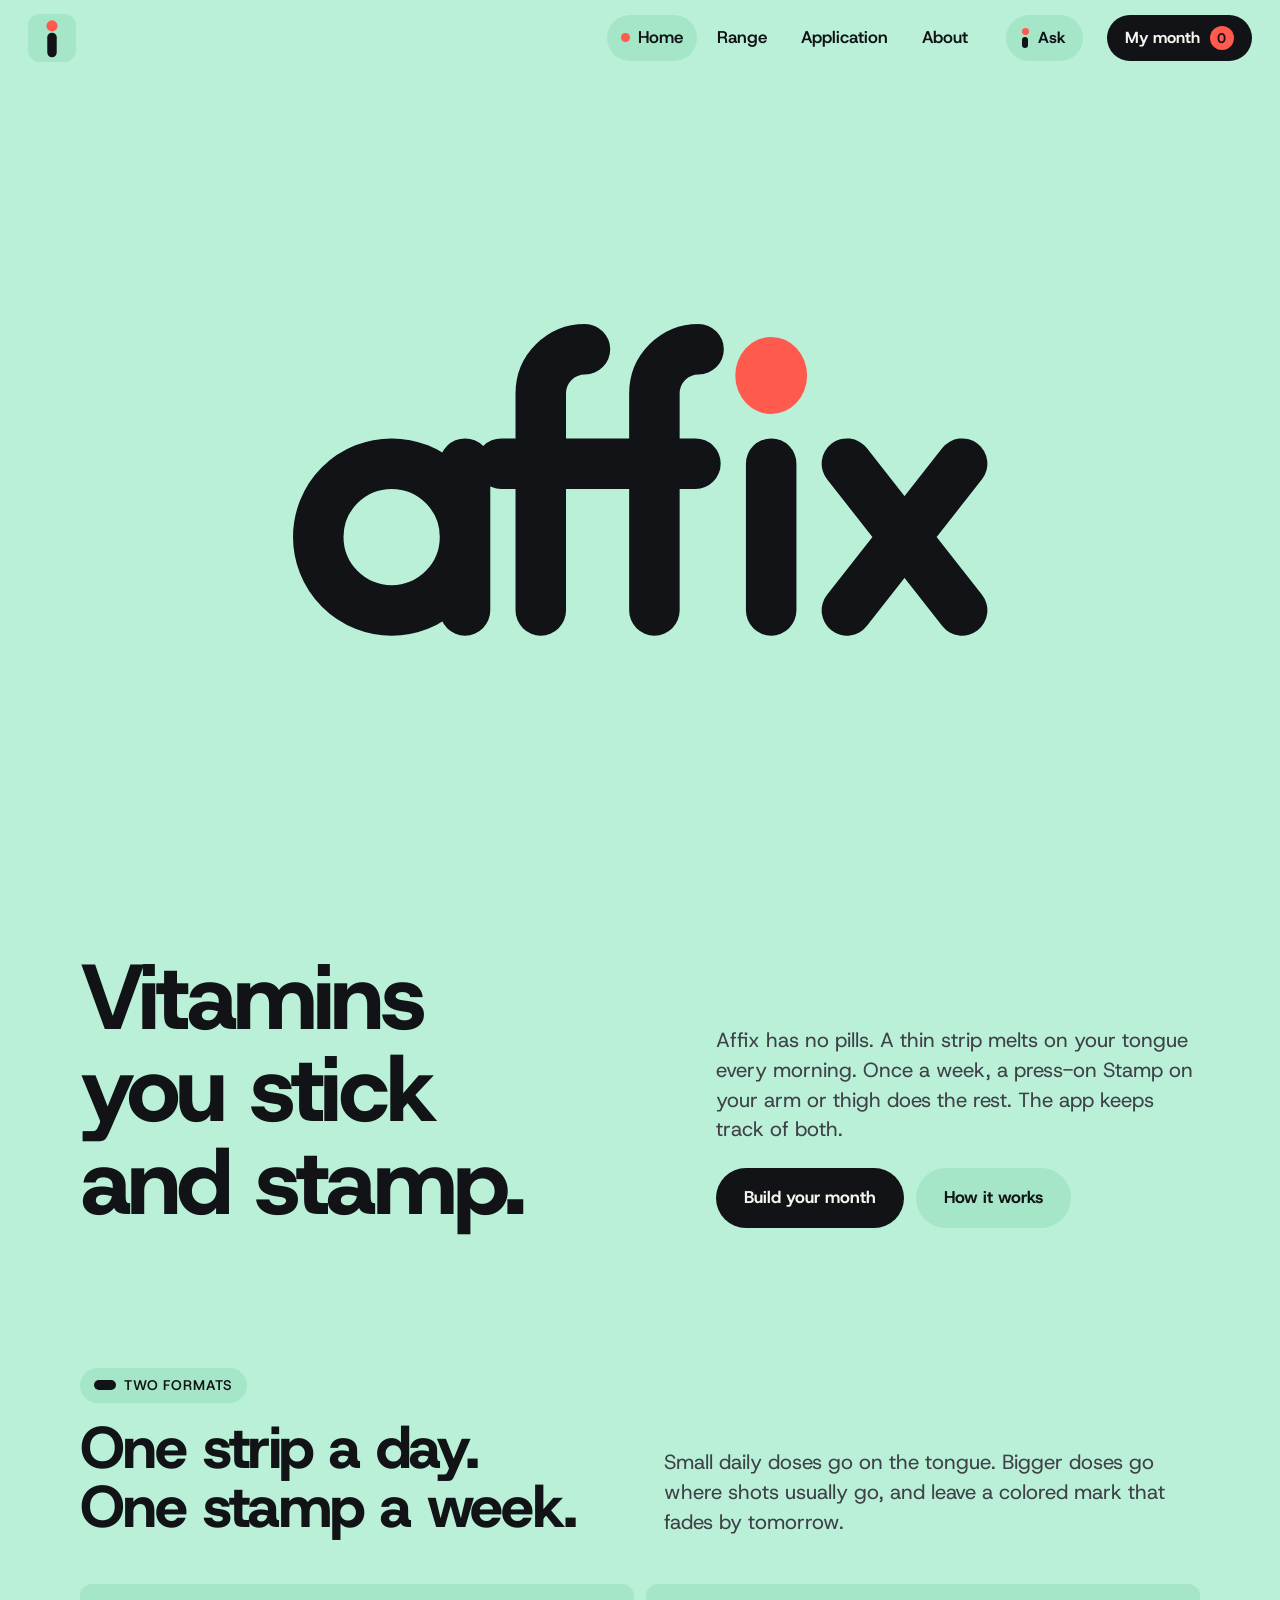
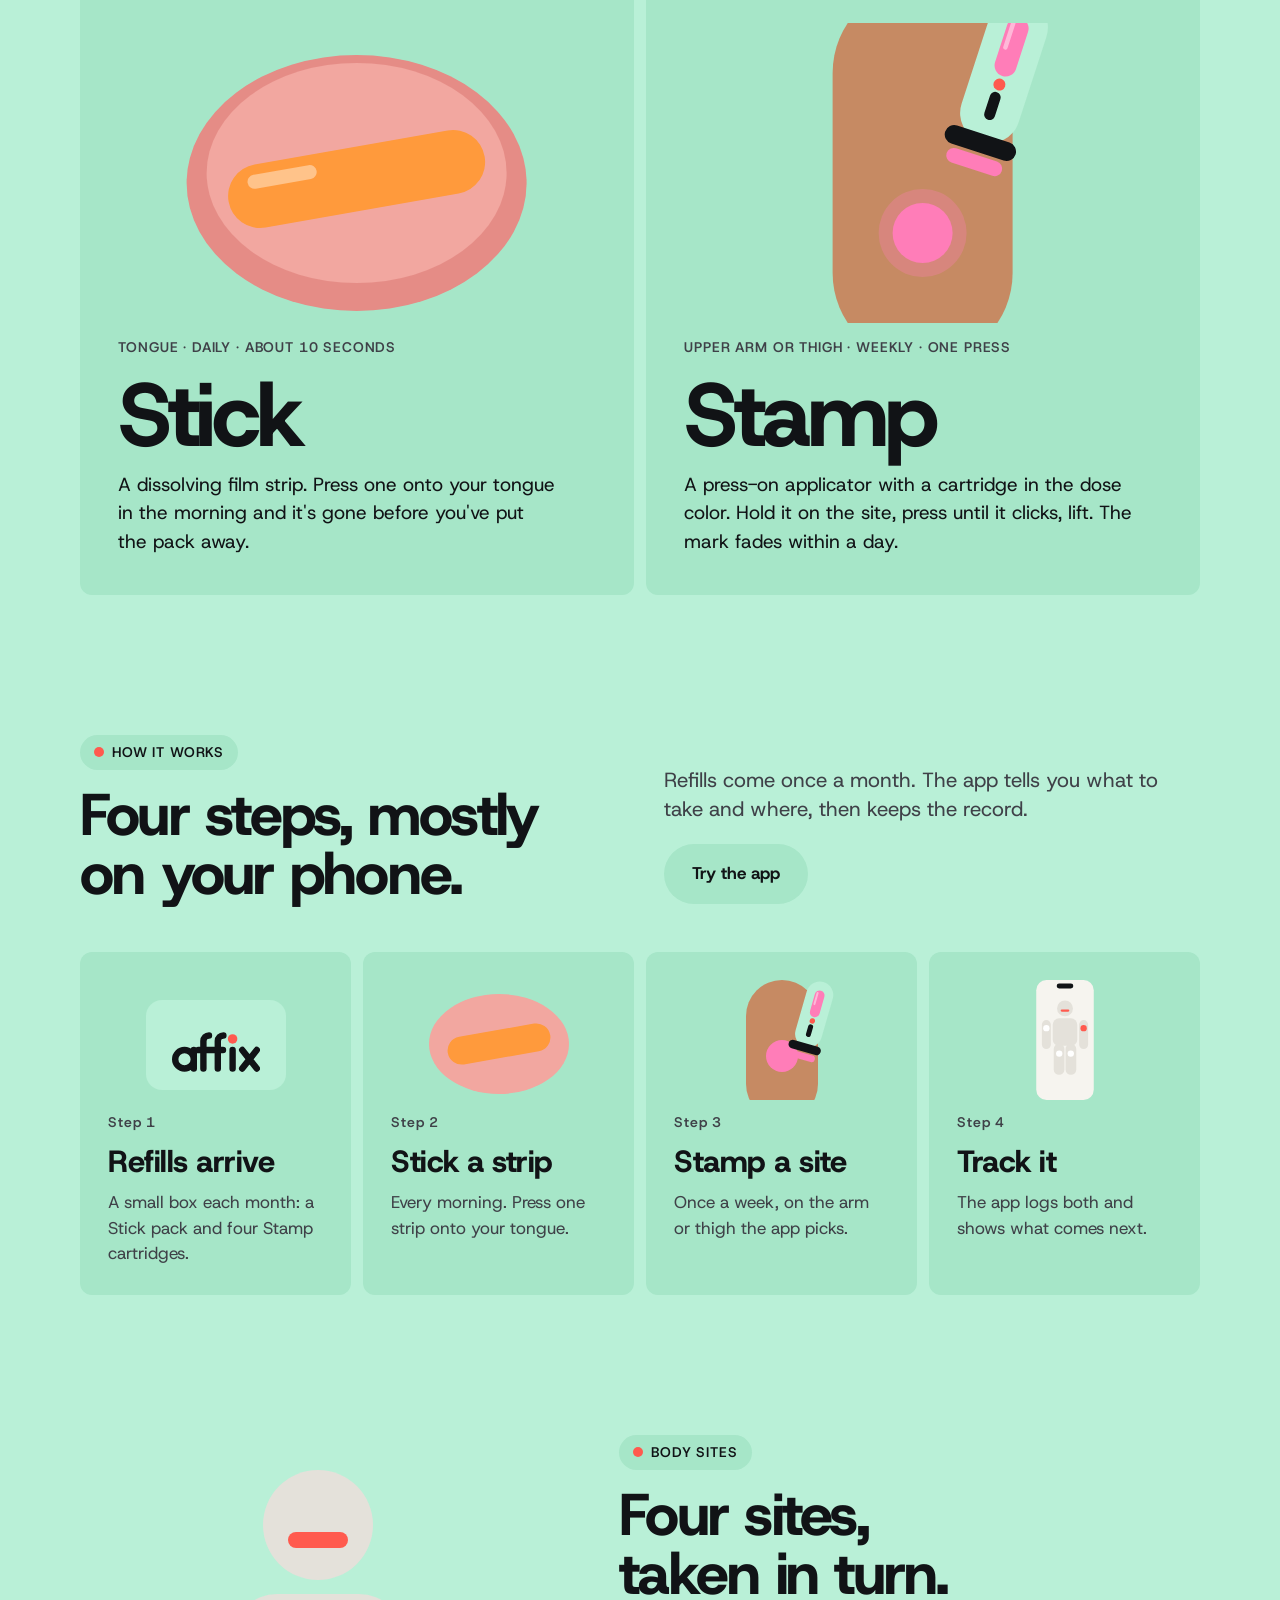
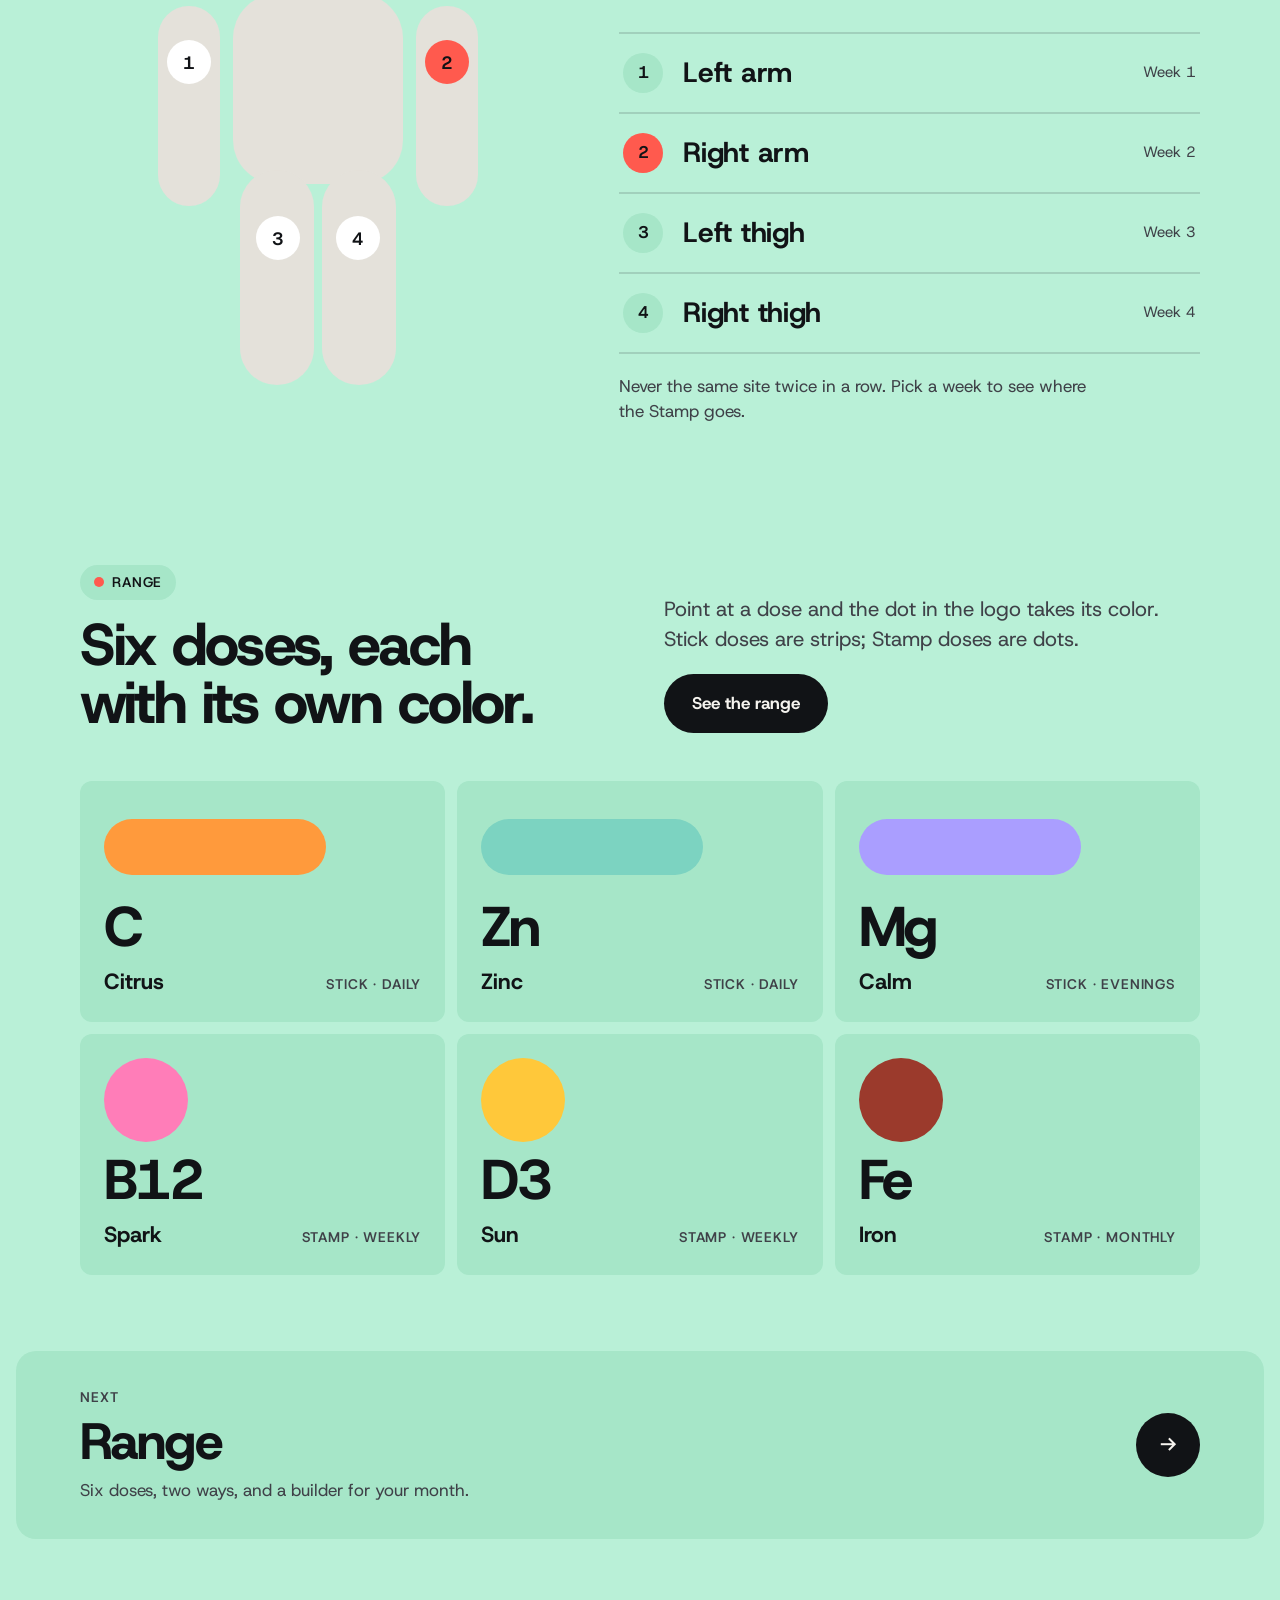
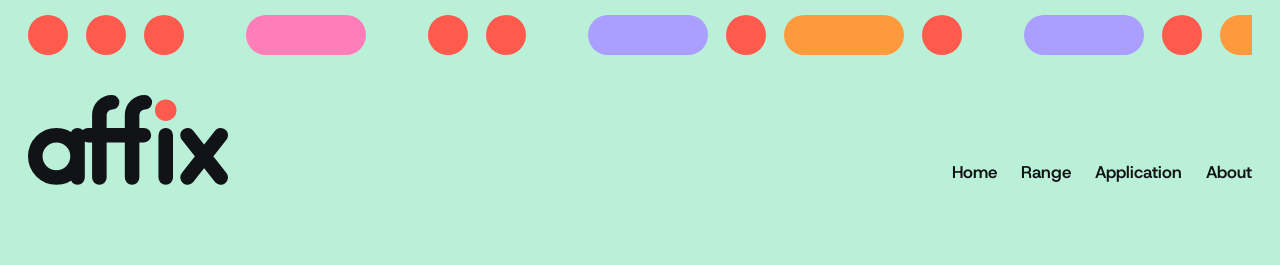
==== index.html @ 272fa2a7 "Landing: scroll cue appears after the wordmark animation Co-Authored-By: Claude Opus 5.5 <noreply@an" ====
<!doctype html>
<html lang="en">
<head>
<meta charset="utf-8">
<meta name="viewport" content="width=device-width, initial-scale=1, viewport-fit=cover">
<link rel="icon" href="favicon.ico" sizes="48x48">
<link rel="icon" href="favicon.svg" type="image/svg+xml">
<link rel="apple-touch-icon" href="apple-touch-icon.png">
<link rel="manifest" href="site.webmanifest">
<meta name="theme-color" content="#B9F0D7">
<title>Affix</title>
<meta name="claude:viewport-fit-sides" content="cover">
<meta name="description" content="Affix is a vitamin brand with no pills: a strip that melts on the tongue every day, and a press-on Stamp for the arm or thigh once a week.">
<link rel="preconnect" href="https://fonts.googleapis.com"><link rel="preconnect" href="https://fonts.gstatic.com" crossorigin>
<link href="https://fonts.googleapis.com/css2?family=Host+Grotesk:wght@400;500;600;700;800&display=swap" rel="stylesheet">
<link rel="stylesheet" href="css/site.css?v=20261113u">
</head>
<body data-page="home">
<a class="skip" href="#main">Skip to content</a>
<header id="topbar"></header>
<main id="main"><div class="bands">

  <section class="band mint hero" id="intro" aria-labelledby="h-hero">
    <div id="wmbig" class="wmbig" aria-hidden="true"></div>
    <div class="hero-row">
      <h1 id="h-hero">Vitamins you stick and stamp.</h1>
      <div class="copy">
        <p class="lede">Affix has no pills. A thin strip melts on your tongue every morning. Once a week, a press-on Stamp on your arm or thigh does the rest. The app keeps track of&nbsp;both.</p>
        <div class="actions"><a class="btn btn-ink" href="range.html#build">Build your month</a><a class="btn btn-line" href="#how">How it works</a></div>
      </div>
    </div>
  </section>

  <section class="band" id="formats" aria-labelledby="h-formats">
    <div class="band-head split">
      <div style="display:grid;gap:16px"><span class="pill"><i class="strip" style="background:var(--ink)"></i>Two formats</span><h2 id="h-formats">One strip a day. One stamp a&nbsp;week.</h2></div>
      <p class="lede">Small daily doses go on the tongue. Bigger doses go where shots usually go, and leave a colored mark that fades by&nbsp;tomorrow.</p>
    </div>
    <div class="formats">
      <article class="format stick">
        <div class="art" id="art-stick"></div>
        <span class="label">Tongue · daily · about 10 seconds</span>
        <div class="word">Stick</div>
        <p>A dissolving film strip. Press one onto your tongue in the morning and it's gone before you've put the pack&nbsp;away.</p>
      </article>
      <article class="format stamp">
        <div class="art" id="art-stamp"></div>
        <span class="label">Upper arm or thigh · weekly · one press</span>
        <div class="word">Stamp</div>
        <p>A press-on applicator with a cartridge in the dose color. Hold it on the site, press until it clicks, lift. The mark fades within a&nbsp;day.</p>
      </article>
    </div>
  </section>

  <section class="band ink" id="how" aria-labelledby="h-how">
    <div class="band-head split">
      <div style="display:grid;gap:16px"><span class="pill"><i></i>How it works</span><h2 id="h-how">Four steps, mostly on your&nbsp;phone.</h2></div>
      <div style="display:grid;gap:20px;justify-items:start"><p class="lede">Refills come once a month. The app tells you what to take and where, then keeps the&nbsp;record.</p><a class="btn btn-line" href="app.html">Try the app</a></div>
    </div>
    <ol class="steps" id="steps"></ol>
  </section>

  <section class="band" id="sites" aria-labelledby="h-sites">
    <div class="rotation">
      <div class="map" id="map"></div>
      <div>
        <div style="display:grid;gap:16px;margin-bottom:28px"><span class="pill"><i></i>Body sites</span><h2 id="h-sites">Four sites, taken in&nbsp;turn.</h2></div>
        <ul class="weeks" id="weeks"></ul>
        <p class="note">Never the same site twice in a row. Pick a week to see where the Stamp&nbsp;goes.</p>
      </div>
    </div>
  </section>

  <section class="band mint" id="range" aria-labelledby="h-range">
    <div class="band-head split">
      <div style="display:grid;gap:16px"><span class="pill"><i></i>Range</span><h2 id="h-range">Six doses, each with its own&nbsp;color.</h2></div>
      <div style="display:grid;gap:20px;justify-items:start"><p class="lede">Point at a dose and the dot in the logo takes its color. Stick doses are strips; Stamp doses are&nbsp;dots.</p><a class="btn btn-ink" href="range.html">See the range</a></div>
    </div>
    <div class="doses" id="doses"></div>
  </section>

  <footer class="band" id="foot"></footer>
</div></main>
<script src="https://cdnjs.cloudflare.com/ajax/libs/gsap/3.12.5/gsap.min.js"></script>
<script src="js/brand.js?v=20261113u"></script>
<script src="js/site.js?v=20261113u"></script>
<script src="js/assistant.js?v=20261113u"></script>
<script src="js/home.js?v=20261113u"></script>
</body>
</html>
---- css/site.css ----
/* Affix site, concept v2.
   Layout: content sits in long rounded bands stacked like strips in a pack; each band takes one brand surface. */
:root {
  color-scheme: light;
  --paper: #F6F4EF;
  --white: #FFFFFF;
  --ink: #111316;
  --ink70: #3F4148;
  --ink60: #5C5E66;
  --line: #E4E1DA;
  --mint: #B9F0D7;
  --mint-deep: #1F6E52;
  --coral: #FF5A4E;
  --tongue: #F2A7A0;
  --raised: #1E2026;
  --on-ink-muted: #C9CBD1;
  --dot: var(--coral);
  --font: "Host Grotesk", "Helvetica Neue", Arial, sans-serif;
  --r-band: clamp(14px, 1.6vw, 20px);
  --r-card: 12px;
  --r-img: 6px;
  --pad: clamp(24px, 5vw, 72px);
  --gap: 12px;
  --max: 1320px;
}
* { box-sizing: border-box; }
[hidden] { display: none !important; }
html { scroll-behavior: smooth; }
body {
  margin: 0; background: var(--paper); color: var(--ink);
  font-family: var(--font); font-size: 19px; line-height: 1.5;
  -webkit-font-smoothing: antialiased; text-rendering: optimizeLegibility;
}
body::before { content: ""; position: fixed; inset: 0 0 auto; height: env(safe-area-inset-top, 0px); z-index: 10; background: var(--paper); }
@media (prefers-reduced-motion: reduce) { html { scroll-behavior: auto; } *, *::before, *::after { animation-duration: .001ms !important; transition-duration: .001ms !important; } }
img, svg { max-width: 100%; display: block; }
a { color: inherit; }
:focus-visible { outline: 3px solid var(--coral); outline-offset: 3px; border-radius: 6px; }
h1, h2, h3 { margin: 0; font-weight: 800; letter-spacing: -0.03em; line-height: 1.0; text-wrap: balance; }
h1 { font-size: clamp(46px, 7.2vw, 108px); }
h2 { font-size: clamp(34px, 4.6vw, 64px); }
h3 { font-size: clamp(24px, 2.4vw, 32px); letter-spacing: -0.015em; line-height: 1.1; }
p { margin: 0; text-wrap: pretty; max-width: 62ch; }
.lede { font-size: clamp(19px, 1.6vw, 23px); line-height: 1.45; color: var(--ink70); }
.label { font-size: 14px; font-weight: 600; letter-spacing: .06em; text-transform: uppercase; color: var(--ink70); }
.muted { color: var(--ink60); }
.skip { position: absolute; left: 16px; top: -60px; z-index: 50; background: var(--ink); color: var(--paper); padding: 10px 16px; border-radius: 99px; text-decoration: none; font-weight: 600; }
.skip:focus { top: calc(env(safe-area-inset-top, 0px) + 12px); }

/* ---------- top bar ---------- */
#topbar {
  position: sticky; top: env(safe-area-inset-top, 0px); z-index: 20; background: var(--paper);
  padding-left: max(16px, env(safe-area-inset-left, 0px)); padding-right: max(16px, env(safe-area-inset-right, 0px));
}
.bar { max-width: var(--max); margin: 0 auto; display: flex; align-items: center; gap: 24px; min-height: 76px; }
.brand { display: flex; align-items: center; gap: 12px; text-decoration: none; flex: none; }
.brand .sy { width: 40px; height: 40px; }
.brand .wm { width: 92px; height: auto; }
.mainnav { display: flex; gap: 6px; margin-left: auto; flex-wrap: wrap; }
.mainnav a {
  position: relative; text-decoration: none; font-size: 17px; font-weight: 600; padding: 10px 14px; border-radius: 99px; color: var(--ink);
}
.mainnav a:hover { background: var(--white); }
.mainnav a[aria-current="page"] { background: var(--white); }
.mainnav a[aria-current="page"]::before { content: ""; display: inline-block; width: 9px; height: 9px; border-radius: 50%; background: var(--dot); margin-right: 8px; vertical-align: 1px; transition: background .4s; }
.monthbtn {
  flex: none; display: inline-flex; align-items: center; gap: 10px; text-decoration: none; font-weight: 700; font-size: 16px;
  background: var(--ink); color: var(--paper); padding: 11px 18px; border-radius: 99px;
}
.monthbtn .count { min-width: 24px; height: 24px; border-radius: 12px; background: var(--dot); color: var(--ink); display: inline-grid; place-items: center; font-size: 14px; padding: 0 6px; font-variant-numeric: tabular-nums; transition: background .4s; }
.monthbtn.bump .count { animation: bump .5s cubic-bezier(.3,1.6,.5,1); }
@keyframes bump { 0% { transform: scale(1); } 40% { transform: scale(1.35); } 100% { transform: scale(1); } }
@media (max-width: 860px) {
  .bar { flex-wrap: wrap; gap: 8px 12px; padding-block: 10px; }
  .mainnav { order: 3; width: 100%; margin-left: 0; justify-content: space-between; gap: 0; }
  .mainnav a { font-size: 16px; padding: 8px 10px; }
  .monthbtn { margin-left: auto; font-size: 15px; padding: 9px 14px; }
}
@media (max-width: 380px) { .mainnav a { padding: 8px 6px; font-size: 15px; } .monthbtn .lbl { display: none; } }

/* ---------- bands ---------- */
main { padding-left: max(16px, env(safe-area-inset-left, 0px)); padding-right: max(16px, env(safe-area-inset-right, 0px)); padding-block: 8px 16px; }
.bands { max-width: var(--max); margin: 0 auto; display: grid; gap: var(--gap); }
.band { border-radius: var(--r-band); padding: var(--pad); background: var(--white); position: relative; overflow: hidden; min-width: 0; }
.band.mint { background: var(--mint); }
.band.ink { background: var(--ink); color: var(--paper); }
.band.ink .lede, .band.ink .label, .band.ink .muted { color: var(--on-ink-muted); }
.band.coral { background: var(--coral); }
.band.coral .lede, .band.coral .label { color: var(--ink); }
.band.tongue { background: var(--tongue); }
.band.paper { background: transparent; border: 2px solid var(--line); }
.band-head { display: grid; gap: 16px; margin-bottom: clamp(28px, 4vw, 48px); }
.band-head.split { grid-template-columns: minmax(0, 1fr) minmax(0, 1fr); align-items: end; gap: 24px 48px; }
@media (max-width: 860px) { .band-head.split { grid-template-columns: minmax(0, 1fr); } }
.pill { display: inline-flex; align-items: center; gap: 8px; width: fit-content; font-size: 14px; font-weight: 600; letter-spacing: .06em; text-transform: uppercase; padding: 7px 14px; border-radius: 99px; background: var(--paper); color: var(--ink); }
.band.mint .pill { background: var(--white); }
.band.ink .pill { background: var(--raised); color: var(--paper); }
.pill i { width: 10px; height: 10px; border-radius: 50%; background: var(--coral); display: inline-block; }
.pill i.strip { width: 22px; border-radius: 5px; }

/* buttons */
.actions { display: flex; flex-wrap: wrap; gap: 12px; }
.btn { display: inline-flex; align-items: center; justify-content: center; gap: 10px; font: inherit; font-size: 17px; font-weight: 700; padding: 15px 26px; border-radius: 99px; border: 2px solid var(--ink); cursor: pointer; text-decoration: none; transition: transform .15s, background .2s; }
.btn:active { transform: scale(.97); }
.btn-ink { background: var(--ink); color: var(--paper); }
.btn-ink:hover { background: #2A2C33; }
.btn-line { background: transparent; color: var(--ink); }
.btn-line:hover { background: rgba(17,19,22,.06); }
.band.ink .btn-line { border-color: var(--paper); color: var(--paper); }
.band.ink .btn-ink { background: var(--paper); color: var(--ink); border-color: var(--paper); }

/* ---------- hero ---------- */
.hero .wmbig { width: 100%; height: auto; margin-bottom: clamp(28px, 4vw, 56px); overflow: visible; }
.hero-row { display: grid; grid-template-columns: minmax(0, 1.2fr) minmax(0, 1fr); gap: 24px 56px; align-items: end; }
.hero-row .copy { display: grid; gap: 24px; }
@media (max-width: 860px) { .hero-row { grid-template-columns: minmax(0, 1fr); } }

/* ---------- formats ---------- */
.formats { display: grid; grid-template-columns: repeat(2, minmax(0, 1fr)); gap: var(--gap); }
@media (max-width: 760px) { .formats { grid-template-columns: minmax(0, 1fr); } }
.format { border-radius: var(--r-card); padding: clamp(24px, 3vw, 40px); display: grid; gap: 14px; align-content: start; }
.format.stick { background: var(--tongue); }
.format.stamp { background: var(--mint); }
.format .art { height: clamp(200px, 24vw, 300px); display: grid; place-items: center; }
.format .art svg { width: 100%; height: 100%; }
.format .word { font-size: clamp(56px, 7vw, 104px); font-weight: 800; letter-spacing: -0.04em; line-height: .95; }

/* ---------- steps ---------- */
.steps { list-style: none; padding: 0; margin: 0; display: grid; grid-template-columns: repeat(4, minmax(0, 1fr)); gap: var(--gap); counter-reset: s; }
@media (max-width: 980px) { .steps { grid-template-columns: repeat(2, minmax(0, 1fr)); } }
@media (max-width: 560px) { .steps { grid-template-columns: minmax(0, 1fr); } }
.steps li { background: var(--raised); border-radius: var(--r-card); padding: 28px; display: grid; gap: 12px; align-content: start; }
.steps .ic { height: 120px; display: grid; place-items: center; }
.steps .ic svg { height: 100%; width: auto; }
.steps .n { font-size: 14px; font-weight: 600; letter-spacing: .06em; color: var(--on-ink-muted); }
.steps h3 { color: var(--paper); }
.steps p { color: var(--on-ink-muted); font-size: 17px; }

/* ---------- rotation ---------- */
.rotation { display: grid; grid-template-columns: minmax(0, .9fr) minmax(0, 1.1fr); gap: 32px 64px; align-items: center; }
@media (max-width: 860px) { .rotation { grid-template-columns: minmax(0, 1fr); } }
.rotation .map { max-width: 360px; width: 100%; margin: 0 auto; }
.weeks { list-style: none; margin: 0; padding: 0; display: grid; gap: 0; }
.weeks button {
  width: 100%; display: grid; grid-template-columns: 44px minmax(0, 1fr) auto; align-items: center; gap: 16px; text-align: left; font: inherit;
  background: none; border: 0; border-top: 2px solid var(--ink); padding: 18px 4px; cursor: pointer; color: var(--ink);
}
.weeks li:last-child button { border-bottom: 2px solid var(--ink); }
.weeks .no { width: 40px; height: 40px; border-radius: 50%; border: 3px solid var(--ink); display: grid; place-items: center; font-weight: 700; font-size: 17px; transition: background .3s, border-color .3s; }
.weeks .site { font-size: clamp(22px, 2.2vw, 28px); font-weight: 700; letter-spacing: -0.01em; }
.weeks .when { font-size: 15px; color: var(--ink70); }
.weeks button[aria-pressed="true"] .no { background: var(--coral); border-color: var(--coral); }
.weeks button:hover .site { text-decoration: underline; text-underline-offset: 5px; text-decoration-thickness: 2px; }
.rotation .note { margin-top: 20px; font-size: 17px; color: var(--ink70); }

/* ---------- range teaser + cards ---------- */
.doses { display: grid; grid-template-columns: repeat(3, minmax(0, 1fr)); gap: var(--gap); }
@media (max-width: 900px) { .doses { grid-template-columns: repeat(2, minmax(0, 1fr)); } }
@media (max-width: 520px) { .doses { grid-template-columns: minmax(0, 1fr); } }
.dose { background: var(--paper); border-radius: var(--r-card); padding: 24px; display: grid; gap: 10px; align-content: start; text-decoration: none; color: var(--ink); border: 2px solid transparent; transition: border-color .2s, transform .2s; }
.dose:hover, .dose:focus-within { border-color: var(--ink); }
.dose .shape { height: 84px; display: flex; align-items: center; }
.dose .shape .s { height: 56px; width: 70%; border-radius: 28px; }
.dose .shape .d { height: 84px; width: 84px; border-radius: 50%; }
.dose .code { font-size: 56px; font-weight: 800; letter-spacing: -0.04em; line-height: 1; }
.dose .meta { display: flex; justify-content: space-between; gap: 12px; align-items: baseline; flex-wrap: wrap; }
.dose .nm { font-size: 22px; font-weight: 700; }
.dose p { font-size: 17px; color: var(--ink70); }
.dose .add { margin-top: 6px; justify-self: start; font-size: 16px; padding: 11px 18px; }
.dose .add[aria-pressed="true"] { background: var(--ink); color: var(--paper); }
.dose[data-hidden="true"] { display: none; }
.filters { display: flex; gap: 8px; flex-wrap: wrap; }
.filters button { font: inherit; font-size: 16px; font-weight: 600; padding: 10px 18px; border-radius: 99px; border: 2px solid var(--ink); background: transparent; cursor: pointer; color: var(--ink); }
.filters button[aria-pressed="true"] { background: var(--ink); color: var(--paper); }

/* ---------- build your month ---------- */
.build { display: grid; grid-template-columns: minmax(0, 1fr) minmax(0, 1.1fr); gap: 32px 56px; align-items: start; }
@media (max-width: 900px) { .build { grid-template-columns: minmax(0, 1fr); } }
.choose { display: grid; gap: 24px; }
.choose fieldset { border: 0; padding: 0; margin: 0; display: grid; gap: 10px; }
.choose legend { padding: 0; margin-bottom: 10px; }
.opt { display: flex; flex-wrap: wrap; gap: 8px; }
.opt label { cursor: pointer; }
.opt input { position: absolute; opacity: 0; pointer-events: none; }
.opt span { display: inline-flex; align-items: center; gap: 10px; padding: 10px 16px 10px 12px; border-radius: 99px; background: var(--white); font-weight: 600; font-size: 17px; border: 2px solid transparent; }
.opt span i { display: inline-block; width: 26px; height: 14px; border-radius: 7px; }
.opt span i.dot { width: 18px; height: 18px; border-radius: 50%; }
.opt input:checked + span { border-color: var(--ink); }
.opt input:focus-visible + span { outline: 3px solid var(--coral); outline-offset: 3px; }
.summary { background: var(--white); border-radius: var(--r-card); padding: clamp(20px, 3vw, 32px); display: grid; gap: 18px; min-width: 0; }
.cal { display: grid; grid-template-columns: repeat(7, minmax(0, 1fr)); gap: 8px 6px; }
.cal .dow { font-size: 13px; font-weight: 600; letter-spacing: .06em; color: var(--ink60); text-align: center; }
.cal .day { display: grid; gap: 4px; justify-items: center; font-size: 13px; color: var(--ink60); font-variant-numeric: tabular-nums; }
.cal .day b { width: 100%; max-width: 44px; height: 12px; border-radius: 6px; display: block; background: var(--line); }
.cal .day em { width: 14px; height: 14px; border-radius: 50%; display: block; }
.cal .day.blank { visibility: hidden; }
.inbox { list-style: none; margin: 0; padding: 0; display: grid; gap: 8px; }
.inbox li { display: flex; align-items: center; gap: 12px; font-size: 17px; }
.inbox li i { flex: none; width: 30px; height: 14px; border-radius: 7px; display: inline-block; }
.inbox li i.dot { width: 18px; height: 18px; border-radius: 50%; margin: 0 6px; }
.status { font-size: 16px; color: var(--mint-deep); font-weight: 600; min-height: 24px; }

/* ---------- app ---------- */
.phones { display: grid; grid-template-columns: repeat(3, minmax(0, 1fr)); gap: clamp(16px, 3vw, 40px); align-items: start; }
@media (max-width: 900px) { .phones { grid-template-columns: minmax(0, 1fr); max-width: 380px; margin: 0 auto; } }
.phone { background: #000; border-radius: 48px; padding: 10px; }
.screen { border-radius: 40px; overflow: hidden; background: var(--paper); color: var(--ink); aspect-ratio: 390 / 800; max-width: 100%; display: flex; flex-direction: column; padding: 22px 18px 0; gap: 14px; position: relative; }
.screen.mint { background: var(--mint); }
.screen.inkscr { background: var(--ink); color: var(--paper); }
.screen .sb { font-size: 14px; font-weight: 600; }
.screen .t { font-size: 26px; font-weight: 800; letter-spacing: -0.02em; line-height: 1.05; }
.screen .k { font-size: 13px; font-weight: 600; letter-spacing: .06em; text-transform: uppercase; color: var(--ink60); }
.screen.inkscr .k { color: var(--on-ink-muted); }
.card { background: var(--white); border-radius: var(--r-card); padding: 16px; display: grid; gap: 12px; }
.row { display: grid; grid-template-columns: 40px minmax(0, 1fr) 28px; gap: 12px; align-items: center; }
.row .cd { width: 40px; height: 40px; border-radius: 50%; display: grid; place-items: center; font-weight: 700; font-size: 14px; }
.row b { display: block; font-size: 15px; }
.row small { font-size: 13px; color: var(--ink60); }
.check { width: 28px; height: 28px; border-radius: 50%; border: 2.5px solid var(--ink60); background: none; cursor: pointer; padding: 0; transition: background .25s, border-color .25s; }
.check[aria-pressed="true"] { background: var(--coral); border-color: var(--coral); }
.screen .btn { padding: 12px 18px; font-size: 15px; }
.screen .map { width: 62%; margin: 0 auto; }
.screen .msg { font-size: 14px; color: var(--ink70); min-height: 40px; }
.mini-cal { display: grid; grid-template-columns: repeat(7, minmax(0, 1fr)); gap: 10px 6px; }
.mini-cal b { height: 10px; border-radius: 5px; display: block; }
.mini-cal em { width: 14px; height: 14px; border-radius: 50%; display: block; margin: 4px auto 0; }
.mini-cal span { display: grid; }
.tabs { margin-top: auto; margin-inline: -18px; display: grid; grid-template-columns: repeat(4, 1fr); background: var(--white); padding: 12px 0 18px; font-size: 12px; font-weight: 600; text-align: center; color: var(--ink60); }
.tabs .on { color: var(--ink); }
.screen.inkscr .tabs { background: var(--raised); }
.screen.inkscr .tabs .on { color: var(--paper); }
.features { display: grid; grid-template-columns: repeat(3, minmax(0, 1fr)); gap: var(--gap); }
@media (max-width: 860px) { .features { grid-template-columns: minmax(0, 1fr); } }
.feature { background: var(--paper); border-radius: var(--r-card); padding: 28px; display: grid; gap: 12px; align-content: start; }
.feature .ic { height: 48px; display: flex; align-items: center; gap: 8px; }

/* ---------- about ---------- */
.facts { display: grid; grid-template-columns: repeat(4, minmax(0, 1fr)); gap: var(--gap); margin-top: 40px; }
@media (max-width: 860px) { .facts { grid-template-columns: repeat(2, minmax(0, 1fr)); } }
.facts div { background: var(--paper); border-radius: var(--r-card); padding: 22px; display: grid; gap: 6px; }
.facts strong { font-size: clamp(44px, 5vw, 72px); font-weight: 800; letter-spacing: -0.04em; line-height: 1; font-variant-numeric: tabular-nums; }
.story { display: grid; grid-template-columns: minmax(0, 1fr) minmax(0, 1fr); gap: 24px 56px; }
@media (max-width: 860px) { .story { grid-template-columns: minmax(0, 1fr); } }
.story p + p { margin-top: 16px; }
.marks { display: grid; grid-template-columns: repeat(4, minmax(0, 1fr)); gap: var(--gap); }
@media (max-width: 980px) { .marks { grid-template-columns: repeat(2, minmax(0, 1fr)); } }
@media (max-width: 520px) { .marks { grid-template-columns: minmax(0, 1fr); } }
.mk { background: var(--white); border-radius: var(--r-card); padding: 24px; display: grid; gap: 12px; align-content: start; }
.mk .ic { height: 140px; display: grid; place-items: center; }
.mk .ic svg { max-height: 100%; width: auto; }
.mk p { font-size: 17px; color: var(--ink70); }
.album { display: grid; grid-template-columns: repeat(3, minmax(0, 1fr)); gap: var(--gap); }
@media (max-width: 900px) { .album { grid-template-columns: repeat(2, minmax(0, 1fr)); } }
@media (max-width: 520px) { .album { grid-template-columns: minmax(0, 1fr); } }
.album figure { margin: 0; border-radius: var(--r-img); overflow: hidden; background: var(--line); aspect-ratio: 16 / 9; max-width: 100%; display: grid; grid-auto-flow: column; grid-auto-columns: 1fr; }
.album img { width: 100%; height: 100%; object-fit: cover; display: block; min-width: 0; }
.credits { display: grid; grid-template-columns: minmax(0, 1fr) minmax(0, 1fr); gap: 24px 56px; align-items: end; }
@media (max-width: 860px) { .credits { grid-template-columns: minmax(0, 1fr); } }
.credit-name { font-size: clamp(44px, 6vw, 88px); font-weight: 800; letter-spacing: -0.04em; line-height: 1; margin-top: 8px; }

/* ---------- footer ---------- */
.foot { display: grid; gap: 40px; }
.foot .morse { height: 40px; overflow: hidden; }
.foot .morse svg { height: 40px; width: auto; max-width: none; animation: drift 30s linear infinite; }
@keyframes drift { from { transform: translateX(0); } to { transform: translateX(-50%); } }
.foot-row { display: grid; grid-template-columns: minmax(0, 1fr) auto; gap: 24px 48px; align-items: end; }
@media (max-width: 760px) { .foot-row { grid-template-columns: minmax(0, 1fr); } }
.foot .wm { width: min(340px, 70vw); }
.foot nav { display: flex; flex-wrap: wrap; gap: 8px 24px; }
.foot nav a { color: var(--paper); text-decoration: none; font-weight: 600; font-size: 17px; }
.foot nav a:hover { text-decoration: underline; text-underline-offset: 4px; }
.foot-credit { margin: 0; max-width: none; padding-top: 20px; border-top: 1px solid rgba(246,244,239,.18); font-size: 14px; line-height: 1.5; color: var(--on-ink-muted); }
.foot-credit a { color: var(--paper); text-decoration: underline; text-underline-offset: 3px; }
.foot-credit a:hover { text-decoration-thickness: 2px; }
.foot .note { font-size: 16px; color: var(--on-ink-muted); max-width: 62ch; }
body.still .foot .morse svg { animation: none; }
.band-head.split h1 { font-size: clamp(44px, 5.4vw, 84px); overflow-wrap: break-word; }
.band.ink .screen .btn-ink { background: var(--ink); color: var(--paper); border-color: var(--ink); }

/* ---------- app prototype ---------- */
.proto { display: grid; grid-template-columns: minmax(0, 420px) minmax(0, 1fr); gap: 32px clamp(32px, 6vw, 96px); align-items: start; justify-content: center; container-type: inline-size; }
@media (max-width: 860px) { .proto { grid-template-columns: minmax(0, 1fr); justify-items: center; } }
/* iPhone 17 Pro, front. Every size is in iPhone points (--u = 1pt): 440 x 906 overall with buttons,
   body 434 x 906, screen 402 x 874 at (19, 16) with 62pt corners, Dynamic Island 125 x 37, 11pt below the screen top. */
.proto-phone { --pw: min(420px, 100cqw); --u: calc(var(--pw) / 440); width: var(--pw); max-width: none; position: relative; isolation: isolate;
  padding: calc(16 * var(--u)) calc(19 * var(--u)); border-radius: 0;
  --metal-l: #F4F5F6; --metal: #D5D7DA; --metal-d: #A6A9AD; --btn: linear-gradient(90deg, var(--metal-d), var(--metal) 50%, var(--metal-l));
  background:
    var(--btn) left 0 top calc(168 * var(--u)) / calc(5 * var(--u)) calc(34 * var(--u)) no-repeat,
    var(--btn) left 0 top calc(232 * var(--u)) / calc(5 * var(--u)) calc(62 * var(--u)) no-repeat,
    var(--btn) left 0 top calc(310 * var(--u)) / calc(5 * var(--u)) calc(62 * var(--u)) no-repeat,
    var(--btn) right 0 top calc(252 * var(--u)) / calc(5 * var(--u)) calc(98 * var(--u)) no-repeat,
    linear-gradient(var(--metal-d), var(--metal-d)) right calc(.5 * var(--u)) top calc(540 * var(--u)) / calc(4 * var(--u)) calc(64 * var(--u)) no-repeat; }
.proto-phone::before { content: ""; position: absolute; z-index: -1; inset: 0 calc(3 * var(--u)); border-radius: calc(77 * var(--u));
  border: calc(6 * var(--u)) solid transparent;
  background: linear-gradient(#0A0A0B, #0A0A0B) padding-box, linear-gradient(90deg, var(--metal-l), var(--metal) 8%, var(--metal-d) 50%, var(--metal) 92%, var(--metal-l)) border-box; }
.proto-phone::after { content: ""; position: absolute; z-index: 6; top: calc(27 * var(--u)); left: 50%; width: calc(125 * var(--u)); height: calc(37 * var(--u)); transform: translateX(-50%); border-radius: 99px;
  background: radial-gradient(circle at calc(104.5 * var(--u)) 50%, #3A4A6B 0 calc(1.5 * var(--u)), #11151F calc(1.6 * var(--u)) calc(5.5 * var(--u)), transparent calc(5.6 * var(--u))), #000; pointer-events: none; }
.app-screen { aspect-ratio: 402 / 874; border-radius: calc(62 * var(--u)); padding: 0; gap: 0; background: var(--paper); font-size: 15px; line-height: 1.4; }
.app-screen::after { content: ""; position: absolute; z-index: 6; left: 50%; bottom: calc(8 * var(--u)); width: calc(139 * var(--u)); height: calc(5 * var(--u)); transform: translateX(-50%); border-radius: 99px; background: var(--ink); pointer-events: none; }
.sbar { display: grid; grid-template-columns: calc(138.5 * var(--u)) 1fr calc(138.5 * var(--u)); align-items: center; height: calc(54 * var(--u)); padding-top: calc(5 * var(--u)); font-size: calc(17 * var(--u)); font-weight: 600; letter-spacing: -.02em; flex: none; }
.sbar > span:first-child { justify-self: center; }
.sb-r { grid-column: 3; justify-self: center; display: flex; } .sb-r svg { width: calc(72 * var(--u)); height: auto; display: block; }
.views { flex: 1; min-height: 0; overflow-y: auto; overscroll-behavior: contain; scrollbar-width: none; }
.views::-webkit-scrollbar { display: none; }
.view { padding: 8px 18px 20px; display: grid; gap: 14px; align-content: start; }
.app-screen.v-sites { background: var(--mint); } .app-screen.v-stamp { background: var(--mint); }
.view .k { font-size: 12px; font-weight: 600; letter-spacing: .06em; text-transform: uppercase; color: var(--ink60); }
.v-sites .view .k, .v-stamp .view .k { color: var(--mint-deep); }
.view .t { font-size: 28px; font-weight: 800; letter-spacing: -0.025em; line-height: 1.05; }
.view .card { background: var(--white); border-radius: 12px; padding: 16px; display: grid; gap: 12px; }
.view .card h3 { font-size: 20px; letter-spacing: -0.01em; }
.arow { display: grid; grid-template-columns: 40px minmax(0, 1fr) auto; gap: 12px; align-items: center; }
.arow .cd { width: 40px; height: 40px; border-radius: 50%; display: grid; place-items: center; font-weight: 700; font-size: 14px; }
.arow b { display: block; font-size: 15px; } .arow small { font-size: 13px; color: var(--ink60); display: block; }
.mini { font: inherit; font-size: 14px; font-weight: 700; padding: 8px 14px; border-radius: 99px; border: 2px solid var(--ink); background: var(--ink); color: var(--paper); cursor: pointer; }
.mini.line { background: transparent; color: var(--ink); }
.mini:disabled { opacity: .45; cursor: default; }
.donechip { width: 30px; height: 30px; border-radius: 50%; background: var(--coral); display: grid; place-items: center; }
.donechip svg { width: 16px; height: 16px; }
.wide { width: 100%; justify-content: center; padding: 13px 18px; font-size: 15px; }
.note { font-size: 13px; color: var(--ink70); }
.streak { display: flex; gap: 6px; } .streak b { height: 10px; flex: 1; border-radius: 5px; background: var(--line); }
.apptabs { flex: none; display: grid; grid-template-columns: repeat(4, 1fr); background: var(--white); padding: 8px 4px calc(26 * var(--u)); border-top: 1px solid var(--line); }
.apptabs button { font: inherit; font-size: 12px; font-weight: 600; color: var(--ink60); background: none; border: 0; display: grid; justify-items: center; gap: 4px; padding: 6px 0; cursor: pointer; border-radius: 12px; }
.apptabs button[aria-selected="true"] { color: var(--ink); }
.apptabs button[aria-selected="true"] .ti { background: var(--ink); }
.ti { width: 22px; height: 22px; display: block; background: var(--ink60); -webkit-mask: var(--m) center / contain no-repeat; mask: var(--m) center / contain no-repeat; }
.ti-today { --m: url("data:image/svg+xml,%3Csvg xmlns='http://www.w3.org/2000/svg' viewBox='0 0 24 24'%3E%3Ccircle cx='12' cy='12' r='9' fill='none' stroke='black' stroke-width='3'/%3E%3Ccircle cx='12' cy='12' r='4'/%3E%3C/svg%3E"); }
.ti-sites { --m: url("data:image/svg+xml,%3Csvg xmlns='http://www.w3.org/2000/svg' viewBox='0 0 24 24'%3E%3Ccircle cx='12' cy='4' r='3'/%3E%3Ccircle cx='4' cy='11' r='3'/%3E%3Ccircle cx='20' cy='11' r='3'/%3E%3Ccircle cx='8' cy='20' r='3'/%3E%3Ccircle cx='16' cy='20' r='3'/%3E%3C/svg%3E"); }
.ti-month { --m: url("data:image/svg+xml,%3Csvg xmlns='http://www.w3.org/2000/svg' viewBox='0 0 24 24'%3E%3Crect x='2' y='5' width='20' height='5' rx='2.5'/%3E%3Crect x='2' y='14' width='12' height='5' rx='2.5'/%3E%3Ccircle cx='19' cy='16.5' r='3'/%3E%3C/svg%3E"); }
.ti-me { --m: url("data:image/svg+xml,%3Csvg xmlns='http://www.w3.org/2000/svg' viewBox='0 0 24 24'%3E%3Ccircle cx='12' cy='7' r='5'/%3E%3Crect x='3' y='14' width='18' height='8' rx='4'/%3E%3C/svg%3E"); }
.inkscr-like { background: var(--ink); color: var(--paper); }
/* stamp flow */
.stampmap { position: relative; width: 70%; margin: 0 auto; }
.stampmap .target { position: absolute; border-radius: 50%; border: 3px solid var(--coral); pointer-events: none; animation: pulse 1.4s ease-out infinite; }
@keyframes pulse { 0% { transform: scale(.7); opacity: 1; } 100% { transform: scale(1.6); opacity: 0; } }
.stampmap .placed { position: absolute; border-radius: 50%; pointer-events: none; }
.hold { position: relative; overflow: hidden; width: 100%; font: inherit; font-weight: 700; font-size: 16px; padding: 16px; border-radius: 99px; border: 0; background: var(--ink); color: var(--paper); cursor: pointer; touch-action: none; user-select: none; -webkit-user-select: none; }
.hold .fill { position: absolute; inset: 0; transform-origin: left; transform: scaleX(0); background: var(--coral); }
.hold span { position: relative; }
.back { font: inherit; font-size: 14px; font-weight: 600; background: none; border: 0; padding: 4px 0; cursor: pointer; color: var(--ink); justify-self: start; }
/* overlay (stick) */
.overlay { position: absolute; inset: 0; background: rgba(17, 19, 22, .55); display: grid; align-items: end; z-index: 5; }
.sheet { background: var(--paper); border-radius: 16px 16px 0 0; padding: 22px 20px 28px; display: grid; gap: 12px; justify-items: center; text-align: center; }
.sheet .count { font-size: 56px; font-weight: 800; letter-spacing: -0.04em; line-height: 1; font-variant-numeric: tabular-nums; }
.sheet svg { width: 220px; height: auto; }
/* sites list */
.slist { list-style: none; margin: 0; padding: 0; display: grid; }
.slist li { display: grid; grid-template-columns: 30px minmax(0, 1fr) auto; gap: 12px; align-items: center; padding: 10px 0; border-top: 2px solid var(--ink); font-size: 15px; }
.slist li:last-child { border-bottom: 2px solid var(--ink); }
.slist .n { width: 28px; height: 28px; border-radius: 50%; border: 2.5px solid var(--ink); display: grid; place-items: center; font-weight: 700; font-size: 13px; }
.slist .n.next { background: var(--coral); border-color: var(--coral); }
.slist small { font-size: 12px; color: var(--ink70); }
/* month */
.mgrid { display: grid; grid-template-columns: repeat(7, minmax(0, 1fr)); gap: 4px; }
.mgrid .dw { font-size: 11px; font-weight: 600; color: var(--ink60); text-align: center; letter-spacing: .04em; }
.mday { font: inherit; background: none; border: 2px solid transparent; border-radius: 10px; padding: 4px 2px 3px; display: grid; gap: 3px; justify-items: center; cursor: pointer; color: var(--paper); font-size: 11px; font-variant-numeric: tabular-nums; }
.mday b { width: 100%; height: 8px; border-radius: 4px; background: #2A2C33; display: block; }
.mday em { width: 10px; height: 10px; border-radius: 50%; display: block; background: transparent; }
.mday.future { opacity: .45; }
.mday.today { border-color: var(--paper); }
.mday[aria-pressed="true"] { background: var(--raised); }
.app-screen.v-month { background: var(--ink); color: var(--paper); }
.v-month .view .k { color: var(--on-ink-muted); }
.dayinfo { background: var(--raised); border-radius: 10px; padding: 14px; display: grid; gap: 8px; font-size: 14px; }
.dayinfo .ln { display: flex; gap: 10px; align-items: center; }
.dayinfo .ln i { flex: none; width: 24px; height: 10px; border-radius: 5px; display: block; }
.dayinfo .ln i.dt { width: 12px; height: 12px; border-radius: 50%; margin: 0 6px; }
/* me */
.chips { display: flex; flex-wrap: wrap; gap: 6px; }
.chips button { font: inherit; font-size: 13px; font-weight: 600; display: inline-flex; align-items: center; gap: 6px; padding: 7px 11px 7px 8px; border-radius: 99px; border: 2px solid transparent; background: var(--paper); cursor: pointer; color: var(--ink); }
.chips button i { width: 18px; height: 10px; border-radius: 5px; display: block; }
.chips button i.dt { width: 12px; height: 12px; border-radius: 50%; }
.chips button[aria-pressed="true"] { border-color: var(--ink); }
.toggle { display: flex; justify-content: space-between; align-items: center; gap: 12px; }
.switch { width: 50px; height: 30px; border-radius: 15px; border: 0; background: var(--line); position: relative; cursor: pointer; flex: none; }
.switch::after { content: ""; position: absolute; top: 3px; left: 3px; width: 24px; height: 24px; border-radius: 50%; background: var(--white); transition: transform .2s; box-shadow: 0 1px 3px rgba(0,0,0,.2); }
.switch[aria-checked="true"] { background: var(--mint-deep); }
.switch[aria-checked="true"]::after { transform: translateX(20px); }
/* try-it panel */
.tryit { display: grid; gap: 20px; align-content: start; max-width: 520px; width: 100%; }
.tryit h2 { color: var(--paper); }
.tasks { list-style: none; margin: 0; padding: 0; display: grid; gap: 10px; }
.tasks li { display: grid; grid-template-columns: 32px minmax(0, 1fr); gap: 14px; background: var(--raised); border-radius: var(--r-card); padding: 18px; transition: background .3s; }
.tasks .tk { width: 30px; height: 30px; border-radius: 50%; border: 3px solid var(--on-ink-muted); display: grid; place-items: center; transition: background .3s, border-color .3s; }
.tasks li.done .tk { background: var(--coral); border-color: var(--coral); }
.tasks li.done .tk::after { content: ""; width: 10px; height: 6px; border-left: 3px solid var(--ink); border-bottom: 3px solid var(--ink); transform: rotate(-45deg) translate(1px, -1px); }
.tasks b { font-size: 19px; color: var(--paper); }
.tasks p { font-size: 16px; color: var(--on-ink-muted); margin-top: 4px; }
.tasks li.done b { text-decoration: line-through; text-decoration-thickness: 2px; text-decoration-color: var(--coral); }
.tryit .progress { font-size: 16px; color: var(--on-ink-muted); min-height: 24px; }
.band.ink .tryit .btn-line { justify-self: start; }
@media (max-width: 900px) and (min-width: 521px) { .album figure:first-child { grid-column: 1 / -1; } }

/* ---------- interface details ---------- */
.vh { position: absolute; width: 1px; height: 1px; overflow: hidden; clip: rect(0 0 0 0); white-space: nowrap; }
#topbar { transition: box-shadow .2s; }
#topbar.scrolled { box-shadow: 0 1px 0 var(--line), 0 8px 24px rgba(17, 19, 22, .05); }
.nextpage { display: grid; grid-template-columns: minmax(0, 1fr) auto; align-items: center; gap: 16px 32px; text-decoration: none; color: var(--ink); background: transparent; border: 2px solid var(--ink); padding-block: clamp(22px, 3vw, 36px); transition: background .2s, color .2s; }
.nextpage .label { display: block; margin-bottom: 8px; }
.nextpage b { font-size: clamp(30px, 4vw, 52px); font-weight: 800; letter-spacing: -0.03em; line-height: 1; }
.nextpage p { margin-top: 10px; color: var(--ink70); font-size: 17px; }
.nextpage .arrow { width: 64px; height: 64px; border-radius: 50%; background: var(--ink); color: var(--paper); display: grid; place-items: center; font-size: 28px; transition: transform .2s; }
.nextpage:hover { background: var(--white); }
.nextpage:hover .arrow { transform: translateX(6px); }


.band { scroll-margin-top: calc(env(safe-area-inset-top, 0px) + 96px); }
@media (max-width: 860px) { .band { scroll-margin-top: calc(env(safe-area-inset-top, 0px) + 130px); } }

/* ---------- Ask Affix: top-bar button, side sheet, tour bar ---------- */
.askbtn { flex: none; display: inline-flex; align-items: center; gap: 9px; font: inherit; font-size: 16px; font-weight: 700; padding: 9px 16px 9px 14px; border-radius: 99px; border: 2px solid var(--ink); background: transparent; color: var(--ink); cursor: pointer; }
.askbtn:hover, .askbtn[aria-expanded="true"] { background: var(--white); }
.askbtn-mk { display: inline-grid; justify-items: center; gap: 2px; }
.askbtn-mk i { width: 7px; height: 7px; border-radius: 50%; background: var(--dot); display: block; transition: background .4s; }
.askbtn-mk b { width: 6px; height: 11px; border-radius: 3px; background: var(--ink); display: block; }
@media (max-width: 860px) { .askbtn { margin-left: auto; font-size: 15px; padding: 7px 13px 7px 11px; } .askbtn + .monthbtn { margin-left: 0; } }
@keyframes askin { from { transform: translateX(24px); opacity: 0; } }
@keyframes askload { from { transform: translateX(-100%); } to { transform: translateX(300%); } }
.ask-tour-in { max-width: var(--max); margin: 0 auto; padding-block: 16px; display: grid; grid-template-columns: auto minmax(0, 1fr) auto; gap: 12px 28px; align-items: center; }
.ask-count { display: flex; gap: 6px; }
.ask-count i { width: 22px; height: 8px; border-radius: 4px; background: #3A3C44; display: block; }
.ask-count i.done { background: var(--mint); }
.ask-count i.on { background: var(--coral); }
.ask-tour-txt { display: grid; gap: 2px; min-width: 0; }
.ask-tour-txt .label { color: var(--on-ink-muted); font-size: 13px; }
.ask-tour-txt b { font-size: 20px; letter-spacing: -0.01em; }
.ask-tour-txt span:last-child { font-size: 15px; color: var(--on-ink-muted); }
.ask-tour-btns { display: flex; gap: 8px; align-items: center; flex-wrap: wrap; }
.ask-tour .btn { padding: 11px 18px; font-size: 15px; }
.ask-tour .btn-line { border-color: var(--paper); color: var(--paper); }
.ask-tour .btn-ink { background: var(--paper); color: var(--ink); border-color: var(--paper); }
.ask-tour .btn:disabled { opacity: .35; cursor: default; }
.ask-end { font: inherit; font-size: 15px; font-weight: 600; background: none; border: 0; color: var(--paper); text-decoration: underline; text-underline-offset: 4px; cursor: pointer; padding: 8px; }
@media (max-width: 760px) { .ask-tour-in { grid-template-columns: minmax(0, 1fr); gap: 10px; } }
html.touring main { padding-bottom: 180px; }
.ask-on { outline: 4px solid var(--coral); outline-offset: 4px; }
.ask-mark { outline: 4px solid var(--coral); outline-offset: 4px; animation: askmark 2.6s ease-out forwards; }
@keyframes askmark { 70% { outline-color: var(--coral); } 100% { outline-color: transparent; } }
@media (max-width: 860px) { .brand { gap: 8px; } .brand .sy { width: 32px; height: 32px; } .brand .wm { width: 72px; } }

/* ---------- Ask Affix, voice-assistant style ---------- */
@property --ga { syntax: "<angle>"; inherits: false; initial-value: 0deg; }
.sir-dim { position: fixed; inset: 0; z-index: 45; background: rgba(246, 244, 239, .38); -webkit-backdrop-filter: blur(8px) saturate(1.1); backdrop-filter: blur(8px) saturate(1.1); }
.sir-glow { position: fixed; inset: 0; z-index: 47; pointer-events: none; }
.sir-glow::before, .sir-glow::after { content: ""; position: absolute; inset: 0; border: 8px solid transparent;
  background: conic-gradient(from var(--ga), #FF5A4E, #FFC83A, #B9F0D7, #7CD3C1, #AA9EFF, #FF7DB8, #FF5A4E) border-box;
  -webkit-mask: linear-gradient(#000 0 0) padding-box, linear-gradient(#000 0 0); -webkit-mask-composite: xor; mask: linear-gradient(#000 0 0) padding-box exclude, linear-gradient(#000 0 0);
  animation: gspin 5s linear infinite; }
.sir-glow::before { filter: blur(14px); border-width: 14px; opacity: .9; }
.sir-glow::after { border-width: 3px; }
.sir-glow[data-state="think"]::before, .sir-glow[data-state="think"]::after { animation-duration: 1.4s; }
@keyframes gspin { to { --ga: 360deg; } }
@keyframes gpulse { from { opacity: .55; } to { opacity: 1; } }
.sir { position: fixed; z-index: 48; left: 50%; bottom: calc(20px + env(safe-area-inset-bottom, 0px)); transform: translateX(-50%);
  width: min(640px, calc(100vw - 32px)); display: grid; gap: 10px; animation: sirup .28s cubic-bezier(.2, .9, .3, 1.1); }
@keyframes sirup { from { opacity: 0; transform: translate(-50%, 24px) scale(.98); } }
.sir-bar { display: flex; align-items: center; gap: 8px; padding: 8px; border-radius: 99px; background: rgba(17, 19, 22, .94); color: var(--paper); box-shadow: 0 18px 50px rgba(17, 19, 22, .28); }
.sir-bar input { flex: 1; min-width: 0; font: inherit; font-size: 19px; font-weight: 600; letter-spacing: -0.01em; padding: 10px 4px; border: 0; background: transparent; color: var(--paper); }
.sir-bar input::placeholder { color: var(--on-ink-muted); font-weight: 500; }
.sir-bar input:focus { outline: none; }
.sir-bar:focus-within { box-shadow: 0 0 0 3px var(--coral), 0 18px 50px rgba(17, 19, 22, .28); }
.sir-ic { flex: none; width: 44px; height: 44px; border-radius: 50%; border: 0; display: grid; place-items: center; background: #2A2C33; color: var(--paper); cursor: pointer; }
.sir-ic svg { width: 22px; height: 22px; fill: currentColor; }
.sir-send { background: var(--paper); color: var(--ink); }
/* the orb: the brand i as a waveform */
.orb { flex: none; width: 48px; height: 48px; border-radius: 50%; background: #1E2026; display: flex; align-items: center; justify-content: center; gap: 3px; }
.orb b { width: 5px; height: 22px; border-radius: 3px; display: block; transform-origin: 50% 50%; animation: owave 1.6s ease-in-out infinite; }
.orb .o1 { background: #B9F0D7; height: 14px; animation-delay: -.2s; } .orb .o2 { background: #FF9A3C; height: 22px; animation-delay: -.5s; }
.orb .o3 { background: #AA9EFF; height: 22px; animation-delay: -.8s; } .orb .o4 { background: #FF7DB8; height: 14px; animation-delay: -1.1s; }
.orb i { width: 9px; height: 9px; border-radius: 50%; background: var(--coral); display: block; animation: odot 1.6s ease-in-out infinite; }
@keyframes owave { 0%, 100% { transform: scaleY(.55); } 50% { transform: scaleY(1); } }
@keyframes odot { 0%, 100% { transform: scale(.9); } 50% { transform: scale(1.15); } }
.sir[data-state="think"] .orb b { animation-duration: .55s; }
/* answer card */
.sir-out { background: var(--paper); color: var(--ink); border-radius: 18px; padding: 18px 20px; display: grid; gap: 10px; box-shadow: 0 18px 50px rgba(17, 19, 22, .2); max-height: min(60vh, 520px); overflow-y: auto; overscroll-behavior: contain; }
.sir-out:empty { display: none; }
.sir-heard { font-size: 15px; color: var(--ink60); }
.sir-say { font-size: clamp(21px, 2.4vw, 26px); font-weight: 700; letter-spacing: -0.02em; line-height: 1.2; text-wrap: pretty; }
.sir-out ul { margin: 0; padding-left: 20px; display: grid; gap: 4px; font-size: 17px; }
.sir-out > p:not(.sir-heard):not(.sir-say) { font-size: 17px; color: var(--ink70); }
.sir-cards { display: grid; gap: 8px; margin-top: 4px; }
.sir-card { font: inherit; text-align: left; display: grid; gap: 2px; padding: 12px 14px; border-radius: 12px; border: 2px solid var(--line); background: var(--white); color: var(--ink); cursor: pointer; }
.sir-card:hover { border-color: var(--ink); }
.sir-card .label { font-size: 12px; }
.sir-card b { font-size: 18px; letter-spacing: -0.01em; }
.sir-card span:last-child { font-size: 14px; color: var(--ink70); line-height: 1.4; }
.sir-chip { justify-self: start; font: inherit; font-size: 15px; font-weight: 700; padding: 9px 16px; border-radius: 99px; border: 0; background: var(--ink); color: var(--paper); cursor: pointer; }
.sir-chip.ghost { background: transparent; color: var(--ink70); padding-inline: 4px; text-decoration: underline; text-underline-offset: 4px; font-weight: 600; }
/* suggestions */
.sir-sugg { display: flex; flex-wrap: wrap; justify-content: center; gap: 8px; }
.sir-sugg button { font: inherit; font-size: 15px; font-weight: 600; padding: 9px 15px; border-radius: 99px; border: 0; background: rgba(255, 255, 255, .92); color: var(--ink); cursor: pointer; box-shadow: 0 6px 18px rgba(17, 19, 22, .12); }
.sir-sugg button:hover { background: var(--white); box-shadow: 0 0 0 2px var(--ink); }
@media (max-width: 520px) { .sir { bottom: calc(12px + env(safe-area-inset-bottom, 0px)); width: calc(100vw - 24px); } .sir-bar input { font-size: 17px; } .sir-ic { width: 40px; height: 40px; } .orb { width: 42px; height: 42px; } }
@media (prefers-reduced-motion: reduce) { .sir, .sir-glow::before, .sir-glow::after, .orb b, .orb i { animation: none !important; } }
.sir { grid-template-columns: minmax(0, 1fr); }
.sir-bar input { width: 0; }

/* product details */
.dose .price { font-size: 17px; color: var(--ink); }
.dose .price b { font-size: 20px; }
.dose .dfacts { font-size: 14px; line-height: 1.45; color: var(--ink70); display: grid; gap: 4px; border-top: 2px solid var(--line); padding-top: 10px; }
.dose .dfacts .label { font-size: 12px; }
.inbox .total { justify-content: space-between; border-top: 2px solid var(--ink); padding-top: 10px; margin-top: 4px; font-weight: 600; }
.inbox .total b { font-size: 22px; }
.fineprint { font-size: 14px; line-height: 1.5; color: var(--ink70); max-width: 80ch; margin-top: 24px; }
.band.coral .fineprint { color: var(--ink); margin-top: 0; }
.dose .dfacts span { display: block; }

/* ---------- mint site, no black outlines (2026-11-13) ----------
   The page itself is mint; cream stays only inside the app screens.
   Every ink-outlined control or box becomes a filled shape; rules use the soft line color. */
:root { --page: var(--mint); --rule: rgba(17, 19, 22, .14); }
body, body::before, #topbar { background: var(--page); }
.pill, .dose, .feature, .facts div { background: var(--page); }
.band.mint .pill { background: var(--white); }
.band.mint .dose, .band.mint .feature, .band.mint .facts div { background: var(--white); }
.btn { border: 0; padding: 17px 28px; }
.btn-line { background: var(--white); color: var(--ink); }
.btn-line:hover { background: #EDEBE6; }
.band.ink .btn-line, .ask-tour .btn-line { background: var(--raised); color: var(--paper); }
.screen .btn { padding: 14px 20px; }
.askbtn { border: 0; background: var(--white); padding: 11px 18px 11px 16px; }
.askbtn:hover, .askbtn[aria-expanded="true"] { background: #EDEBE6; }
@media (max-width: 860px) { .askbtn { padding: 9px 15px 9px 13px; } }
.filters button { border: 0; background: var(--page); padding: 12px 20px; }
.band.mint .filters button { background: var(--white); }
.filters button[aria-pressed="true"] { background: var(--ink); color: var(--paper); }
.dose { border: 0; }
.dose:hover, .dose:focus-within { transform: translateY(-3px); }
.opt span { border: 0; }
.opt input:checked + span { background: var(--ink); color: var(--paper); }
.chips button { border: 0; }
.chips button[aria-pressed="true"] { background: var(--ink); color: var(--paper); }
.sir-card { border: 0; background: var(--page); }
.sir-card:hover { background: #A6E6C8; }
.nextpage { border: 0; background: var(--white); }
.nextpage:hover { background: var(--white); }
.weeks button { border-top: 2px solid var(--rule); }
.weeks li:last-child button { border-bottom: 2px solid var(--rule); }
.weeks .no { border: 0; background: var(--page); }
.band.mint .weeks .no { background: var(--white); }
.slist li { border-top: 2px solid var(--rule); }
.slist li:last-child { border-bottom: 2px solid var(--rule); }
.slist .n { border: 0; background: var(--line); }
.mini { border: 0; padding: 10px 16px; }
.mini.line { background: var(--white); }
.inbox .total { border-top: 2px solid var(--rule); }
/* footer on a light band (2026-11-13) */
.foot nav a { color: var(--ink); }
.foot .note { color: var(--ink70); }
.foot-credit { border-top: 2px solid var(--rule); color: var(--ink70); }
.foot-credit a { color: var(--ink); }

/* ---------- mint only (2026-11-13) ----------
   Sections sit straight on the mint page; cards and controls use a deeper mint.
   Text that sat on dark or white sections is ink. The app's own screens inside the phones are untouched. */
:root { --mint2: #A6E6C8; --mint3: #93DDBB; }
.band, .band.mint, .band.ink, .band.coral, .band.tongue, .band.paper { background: transparent; color: var(--ink); border: 0; }
.band.ink .lede, .band.ink .label, .band.ink .muted, .band.coral .lede, .band.coral .label { color: var(--ink70); }
.band.coral .fineprint { color: var(--ink70); }
.pill, .band.mint .pill, .band.ink .pill { background: var(--mint2); color: var(--ink); }
.btn-line, .band.ink .btn-line, .ask-tour .btn-line { background: var(--mint2); color: var(--ink); }
.btn-line:hover { background: var(--mint3); }
.band.ink .btn-ink, .ask-tour .btn-ink { background: var(--ink); color: var(--paper); }
.askbtn, .mainnav a:hover, .mainnav a[aria-current="page"] { background: var(--mint2); }
.askbtn:hover, .askbtn[aria-expanded="true"] { background: var(--mint3); }
.filters button, .band.mint .filters button { background: var(--mint2); }
.filters button[aria-pressed="true"] { background: var(--ink); color: var(--paper); }
/* cards */
.format.stick, .format.stamp, .steps li, .dose, .band.mint .dose, .summary, .feature, .band.mint .feature, .facts div, .band.mint .facts div, .mk, .tasks li, .nextpage, .nextpage:hover { background: var(--mint2); }
.steps .n, .steps p, .tasks p, .tryit .progress { color: var(--ink70); }
.steps h3, .tryit h2, .tasks b { color: var(--ink); }
.tasks .tk { border: 0; background: var(--mint); }
.tasks li.done .tk { background: var(--coral); }
.weeks .no, .band.mint .weeks .no { background: var(--mint2); }
.opt span { background: var(--mint2); }
.opt input:checked + span { background: var(--ink); color: var(--paper); }
.dose .add { background: var(--mint); }
.dose .add[aria-pressed="true"] { background: var(--ink); color: var(--paper); }
/* footer */
.foot-credit { border-top-color: var(--rule); }
/* Ask overlay and tour bar */
.sir-dim { background: rgba(185, 240, 215, .55); }
.sir-bar { background: var(--mint2); color: var(--ink); box-shadow: 0 18px 50px rgba(17, 19, 22, .16); }
.sir-bar input { color: var(--ink); }
.sir-bar input::placeholder { color: var(--ink60); }
.sir-bar:focus-within { box-shadow: 0 0 0 3px var(--coral), 0 18px 50px rgba(17, 19, 22, .16); }
.sir-ic { background: var(--mint); color: var(--ink); }
.sir-send { background: var(--ink); color: var(--paper); }
.orb { background: var(--mint); }
.sir-out { background: var(--mint); }
.sir-card { background: var(--mint2); }
.sir-card:hover { background: var(--mint3); }
.sir-sugg button { background: var(--mint2); }
.sir-sugg button:hover { background: var(--mint3); box-shadow: none; }
.ask-tour { background: var(--mint2); color: var(--ink); }
.ask-tour-txt .label, .ask-tour-txt span:last-child { color: var(--ink70); }
.ask-count i { background: var(--mint3); }
.ask-count i.done { background: var(--ink); }
.ask-end { color: var(--ink); }
/* header: symbol only (2026-11-13) */
.brand .sy { width: 48px; height: 48px; }
@media (max-width: 860px) { .brand .sy { width: 40px; height: 40px; } }
/* header + footer run close to the window edges (2026-11-13) */
:root { --edge: clamp(16px, 2.2vw, 32px); }
#topbar { padding-left: max(var(--edge), env(safe-area-inset-left, 0px)); padding-right: max(var(--edge), env(safe-area-inset-right, 0px)); }
.bar { max-width: none; }
main { container-type: inline-size; }
#foot { margin-inline: calc((100% - 100cqw) / 2); padding-inline: max(0px, calc(var(--edge) - 16px)); }
/* hero: smaller centered wordmark that fills the first screen on its own (2026-11-13) */
/* --tb is the sticky top bar's height, set by site.js */
.hero .wmbig { min-height: calc(100svh - var(--tb, 76px) - 8px - var(--pad)); margin-bottom: 0; padding-bottom: calc(var(--pad) + 24px); display: flex; align-items: center; justify-content: center; }
.hero .wmbig svg { width: min(62%, 860px, (100svh - 320px) * 2.2); height: auto; }
.hero-row { padding-top: clamp(32px, 4vw, 64px); }
@media (max-width: 860px) { .hero .wmbig svg { width: min(68%, 420px); } .hero .wmbig { padding-bottom: var(--pad); } }
/* smaller footer wordmark (2026-11-13) */
.foot .wm { width: min(200px, 48vw); }
/* landing scroll cue (2026-11-13) */
.hero { position: relative; }
.scrollcue { position: absolute; left: 50%; top: calc(100svh - var(--tb, 76px) - 8px - 104px); transform: translate(-50%, 14px); display: grid; justify-items: center; gap: 10px; color: var(--ink); text-decoration: none; opacity: 0; pointer-events: none; transition: opacity .6s ease, transform .6s cubic-bezier(.2, .8, .2, 1); }
.scrollcue.on { opacity: 1; transform: translate(-50%, 0); pointer-events: auto; }
.scrollcue.on.gone { opacity: 0; transform: translate(-50%, 14px); pointer-events: none; }
.scrollcue .track { width: 32px; height: 54px; border-radius: 16px; background: var(--mint3); position: relative; display: block; }
.scrollcue .track i { position: absolute; left: 50%; top: 9px; width: 12px; height: 12px; margin-left: -6px; border-radius: 50%; background: var(--coral); animation: cuedrop 1.6s cubic-bezier(.5, 0, .5, 1) infinite; }
.scrollcue .lbl { font-size: 12px; font-weight: 600; letter-spacing: .14em; text-transform: uppercase; }
.scrollcue:hover .track { background: var(--mint2); }
@keyframes cuedrop { 0% { transform: translateY(0); opacity: 0; } 20% { opacity: 1; } 70% { transform: translateY(22px); opacity: 1; } 100% { transform: translateY(22px); opacity: 0; } }
#h-hero { scroll-margin-top: calc(var(--tb, 76px) + 40px); }
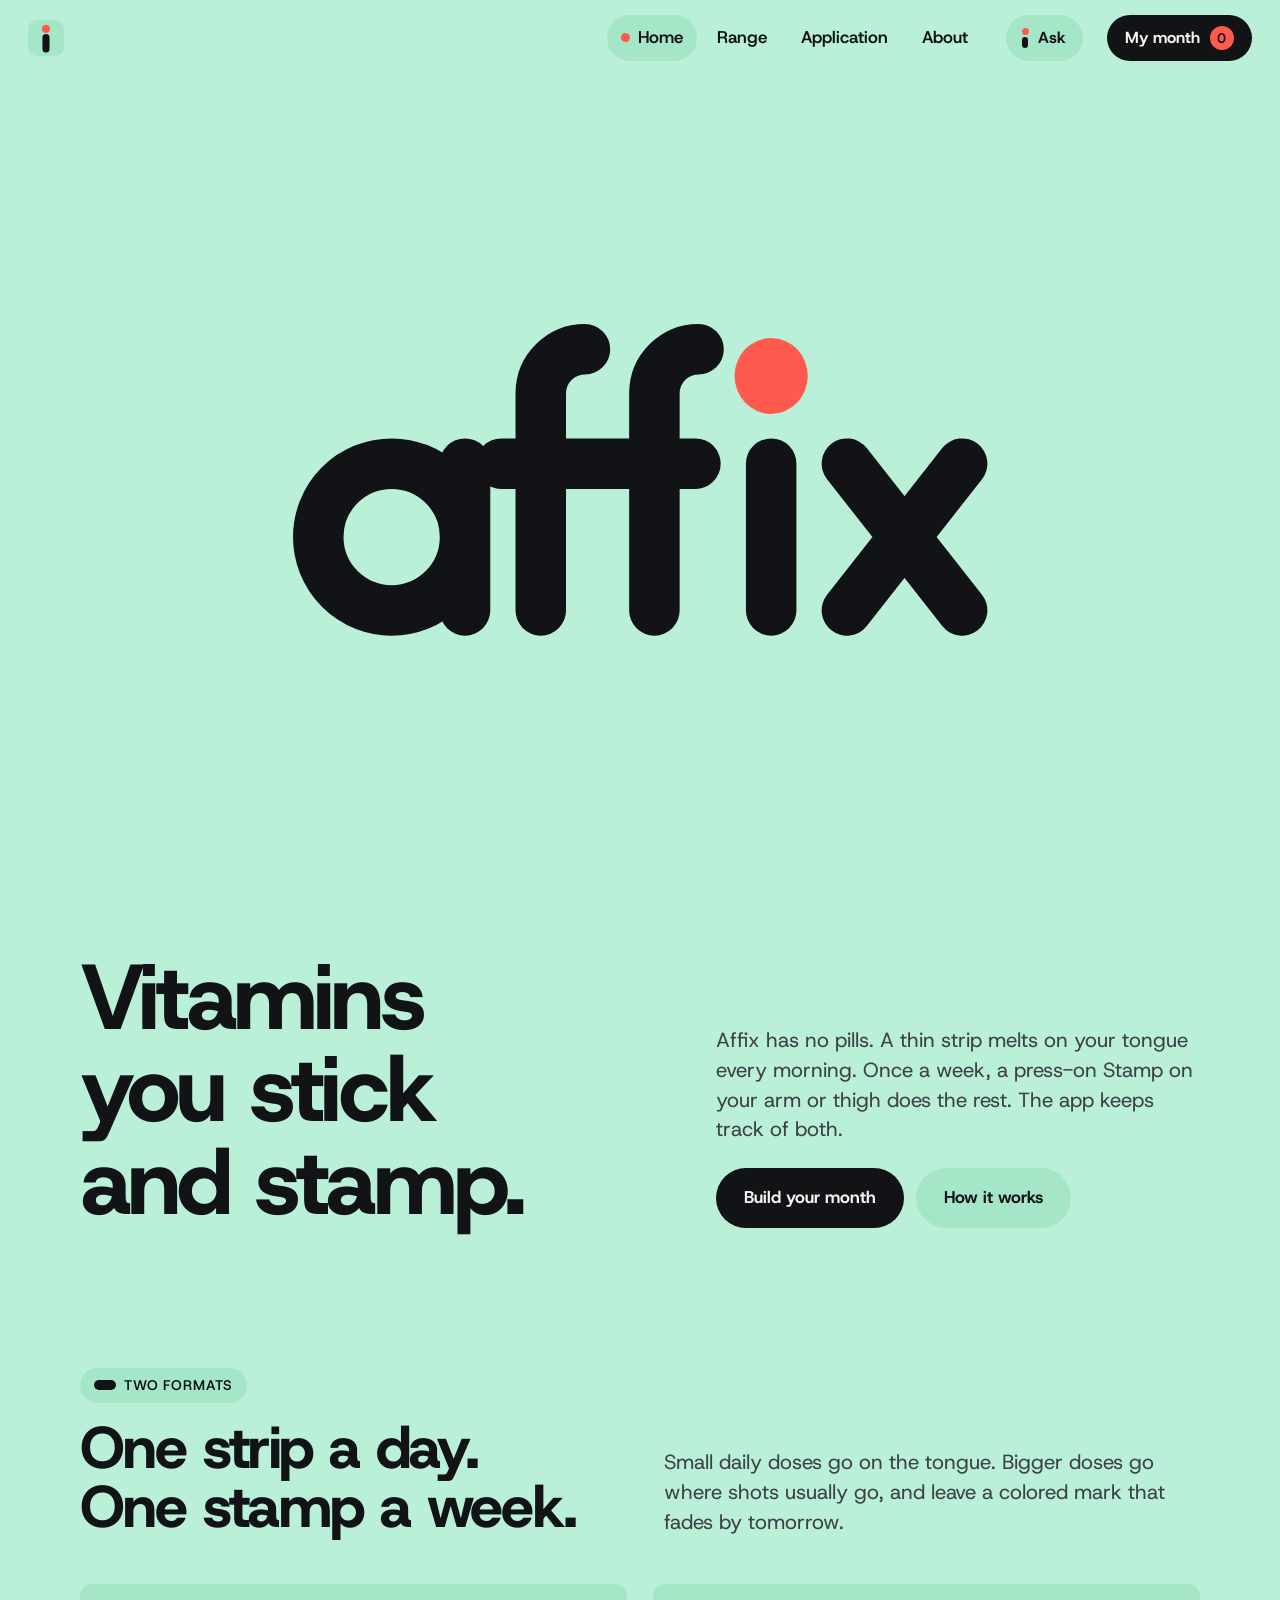
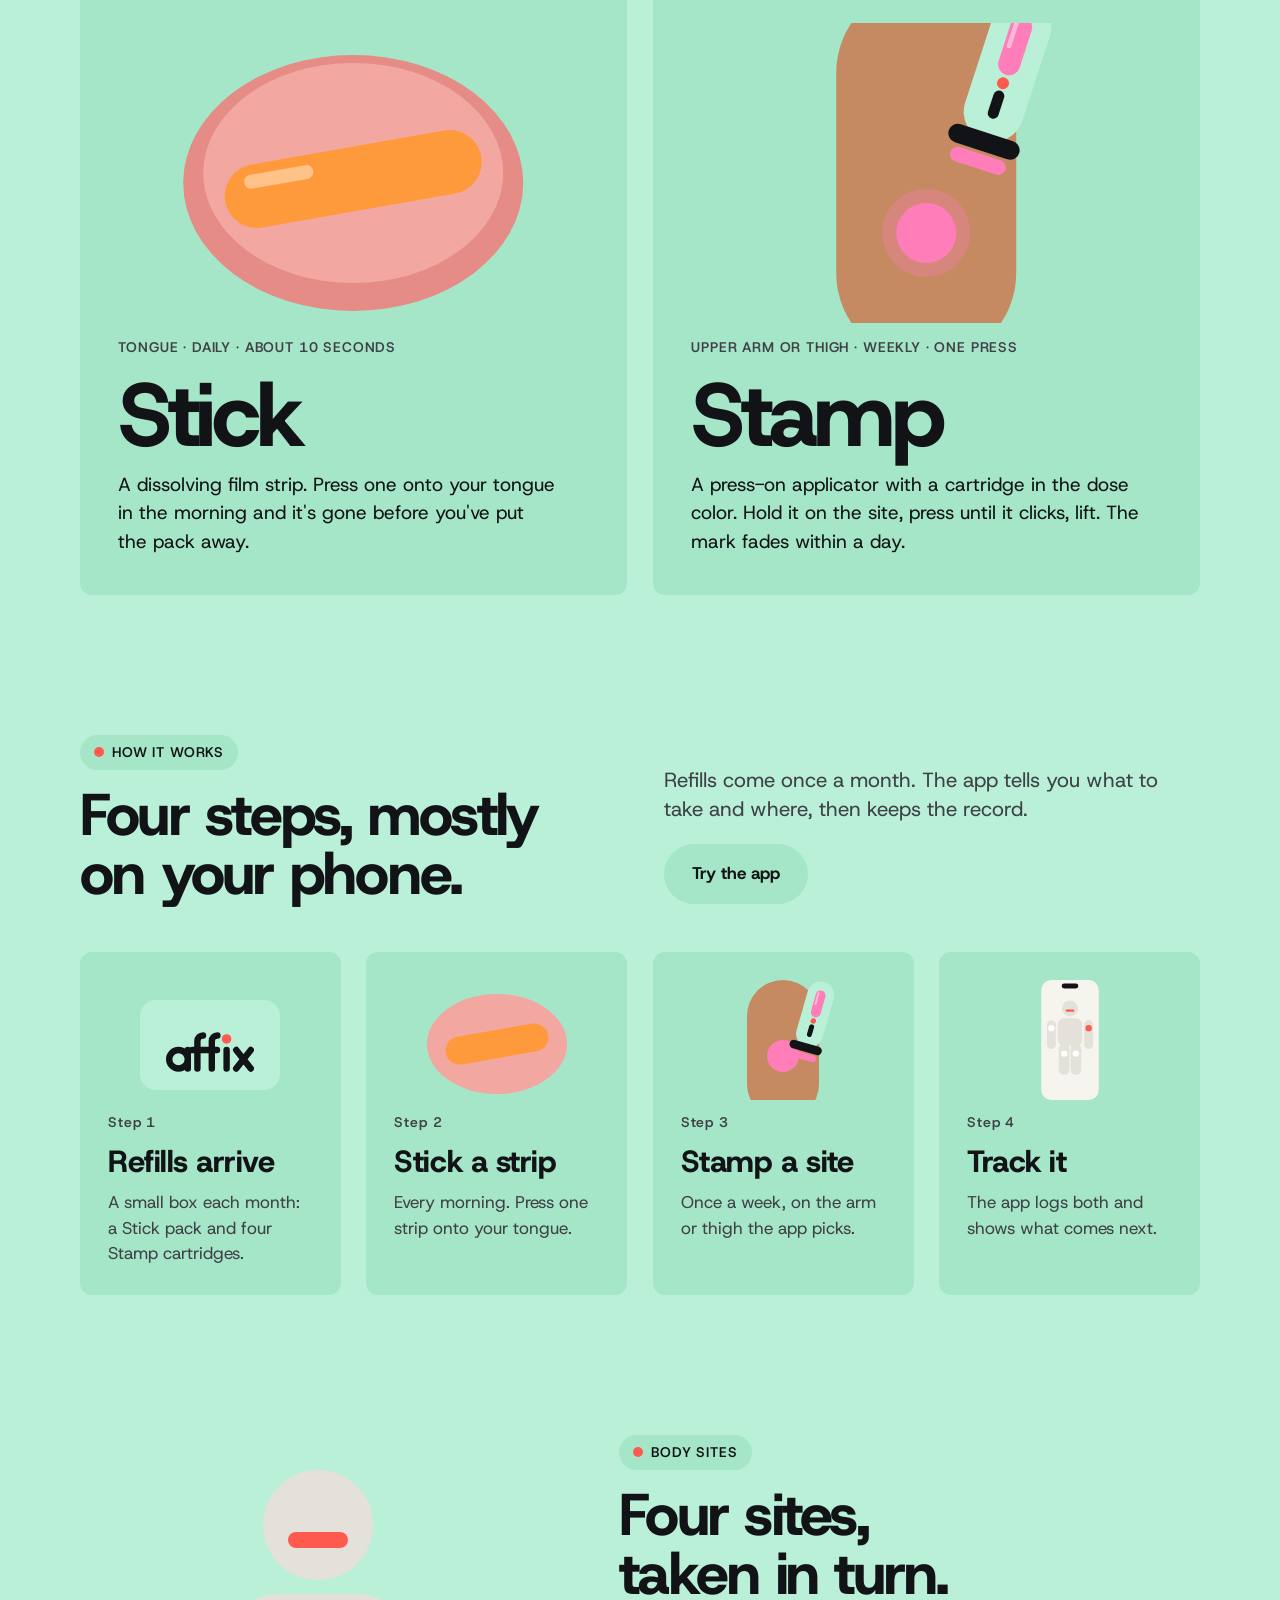
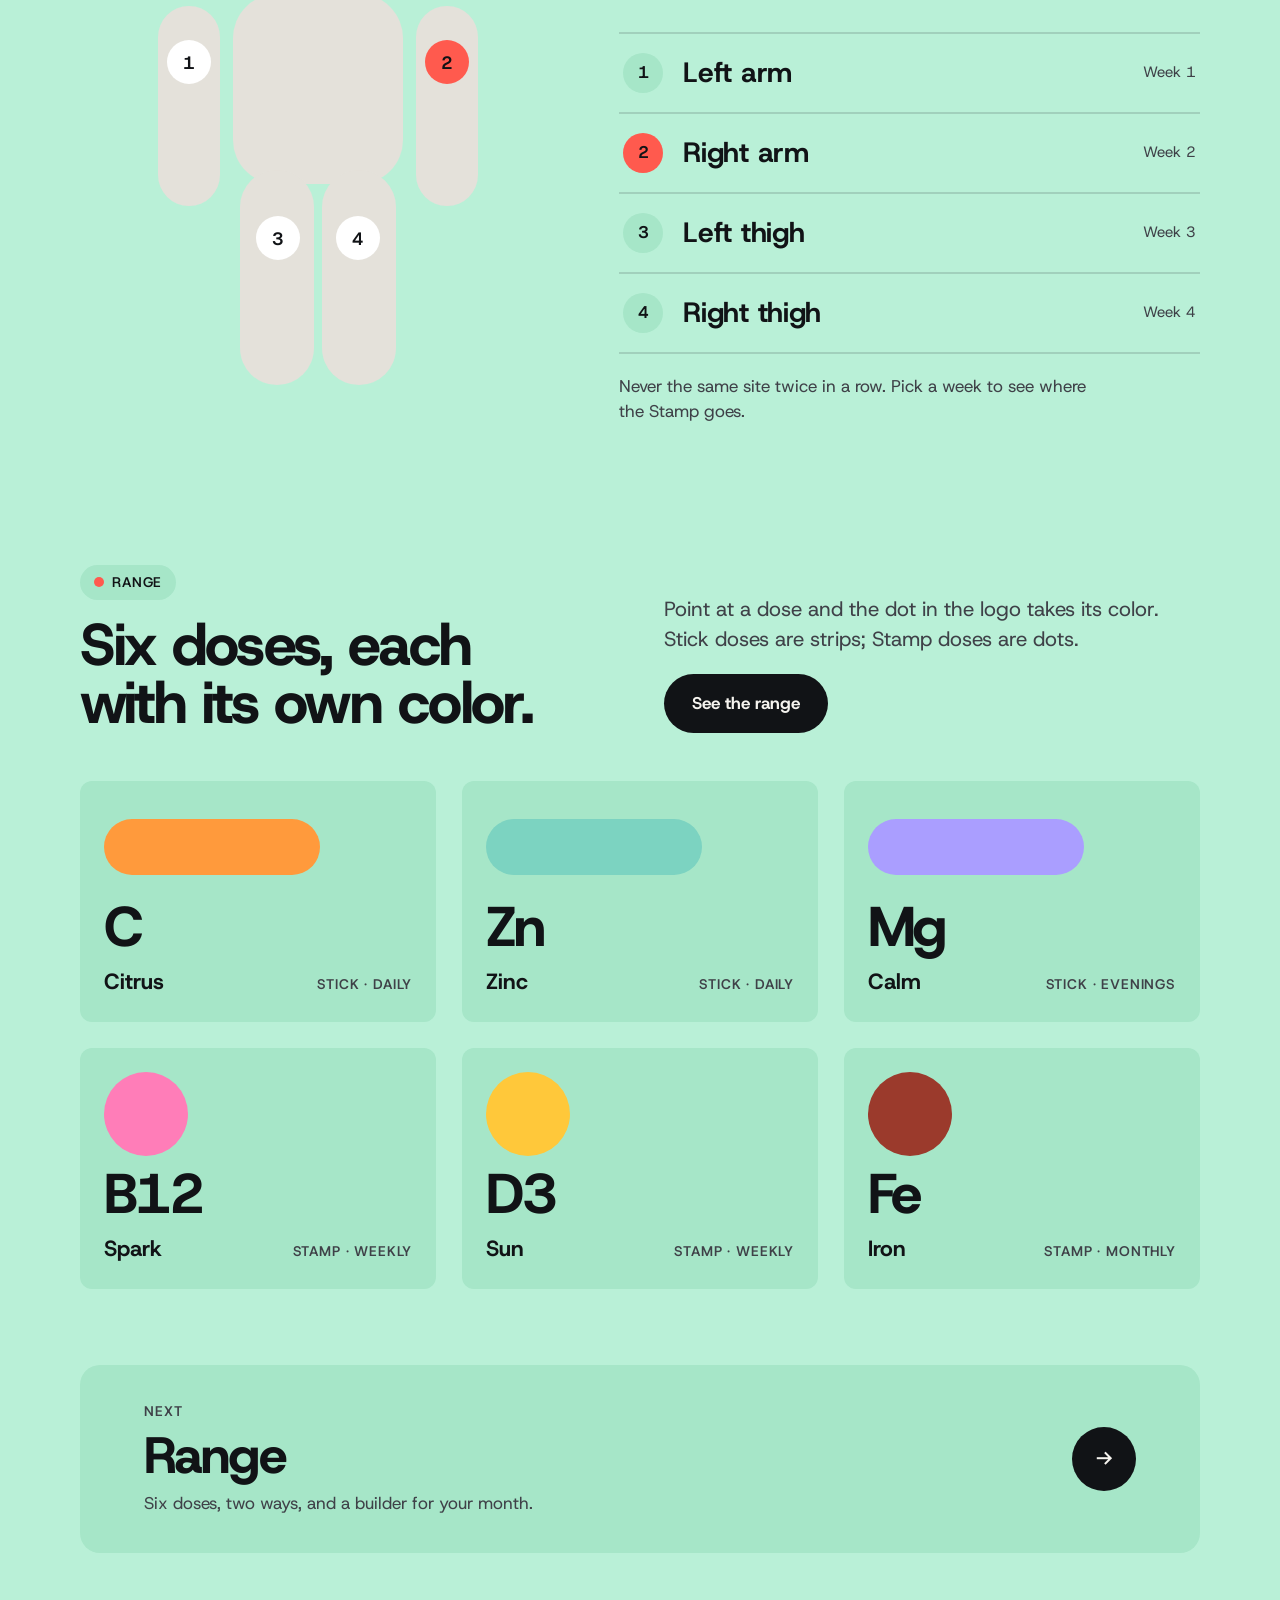
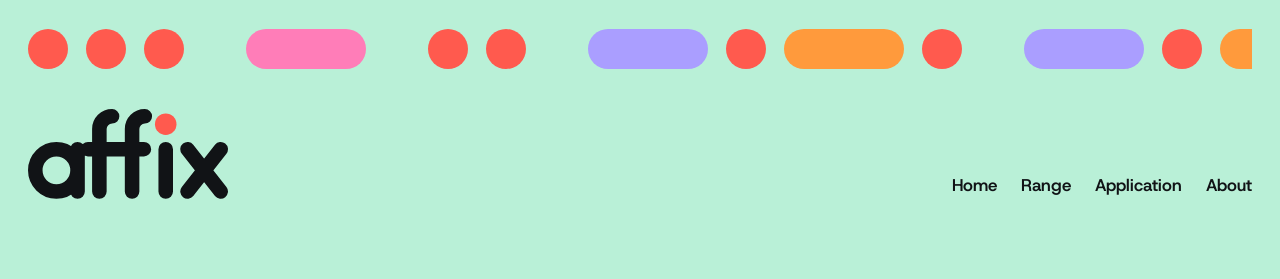
==== commit a63ae526: "Wider even gutters, aligned Next card and Try it, smaller header logo, refresh album images Co-Autho" ====
--- a/index.html
+++ b/index.html
@@ -13,7 +13,7 @@
 <meta name="description" content="Affix is a vitamin brand with no pills: a strip that melts on the tongue every day, and a press-on Stamp for the arm or thigh once a week.">
 <link rel="preconnect" href="https://fonts.googleapis.com"><link rel="preconnect" href="https://fonts.gstatic.com" crossorigin>
 <link href="https://fonts.googleapis.com/css2?family=Host+Grotesk:wght@400;500;600;700;800&display=swap" rel="stylesheet">
-<link rel="stylesheet" href="css/site.css?v=20261113u">
+<link rel="stylesheet" href="css/site.css?v=20261113v">
 </head>
 <body data-page="home">
 <a class="skip" href="#main">Skip to content</a>
@@ -82,9 +82,9 @@
   <footer class="band" id="foot"></footer>
 </div></main>
 <script src="https://cdnjs.cloudflare.com/ajax/libs/gsap/3.12.5/gsap.min.js"></script>
-<script src="js/brand.js?v=20261113u"></script>
-<script src="js/site.js?v=20261113u"></script>
-<script src="js/assistant.js?v=20261113u"></script>
-<script src="js/home.js?v=20261113u"></script>
+<script src="js/brand.js?v=20261113v"></script>
+<script src="js/site.js?v=20261113v"></script>
+<script src="js/assistant.js?v=20261113v"></script>
+<script src="js/home.js?v=20261113v"></script>
 </body>
 </html>
--- a/css/site.css
+++ b/css/site.css
@@ -628,3 +628,17 @@
 .scrollcue:hover .track { background: var(--mint2); }
 @keyframes cuedrop { 0% { transform: translateY(0); opacity: 0; } 20% { opacity: 1; } 70% { transform: translateY(22px); opacity: 1; } 100% { transform: translateY(22px); opacity: 0; } }
 #h-hero { scroll-margin-top: calc(var(--tb, 76px) + 40px); }
+/* layout fixes (2026-11-13) */
+/* wider, even gutters between cards and tiles, the same across and down */
+:root { --gutter: clamp(16px, 2vw, 28px); }
+.formats, .steps, .doses, .features, .facts, .marks, .album { gap: var(--gutter); }
+/* the Next card lines up with the content of the sections above it */
+.nextpage { margin-inline: var(--pad); }
+/* app page: Try it starts on the same line as the intro text beside the headline */
+.proto { grid-template-columns: minmax(0, 1fr) minmax(0, 1fr); column-gap: 48px; justify-content: stretch; }
+.proto > .proto-phone { justify-self: start; }
+.tryit { max-width: none; }
+@media (max-width: 860px) { .proto { grid-template-columns: minmax(0, 1fr); } .proto > .proto-phone { justify-self: center; } }
+/* smaller header logo */
+.brand .sy { width: 36px; height: 36px; }
+@media (max-width: 860px) { .brand .sy { width: 32px; height: 32px; } }
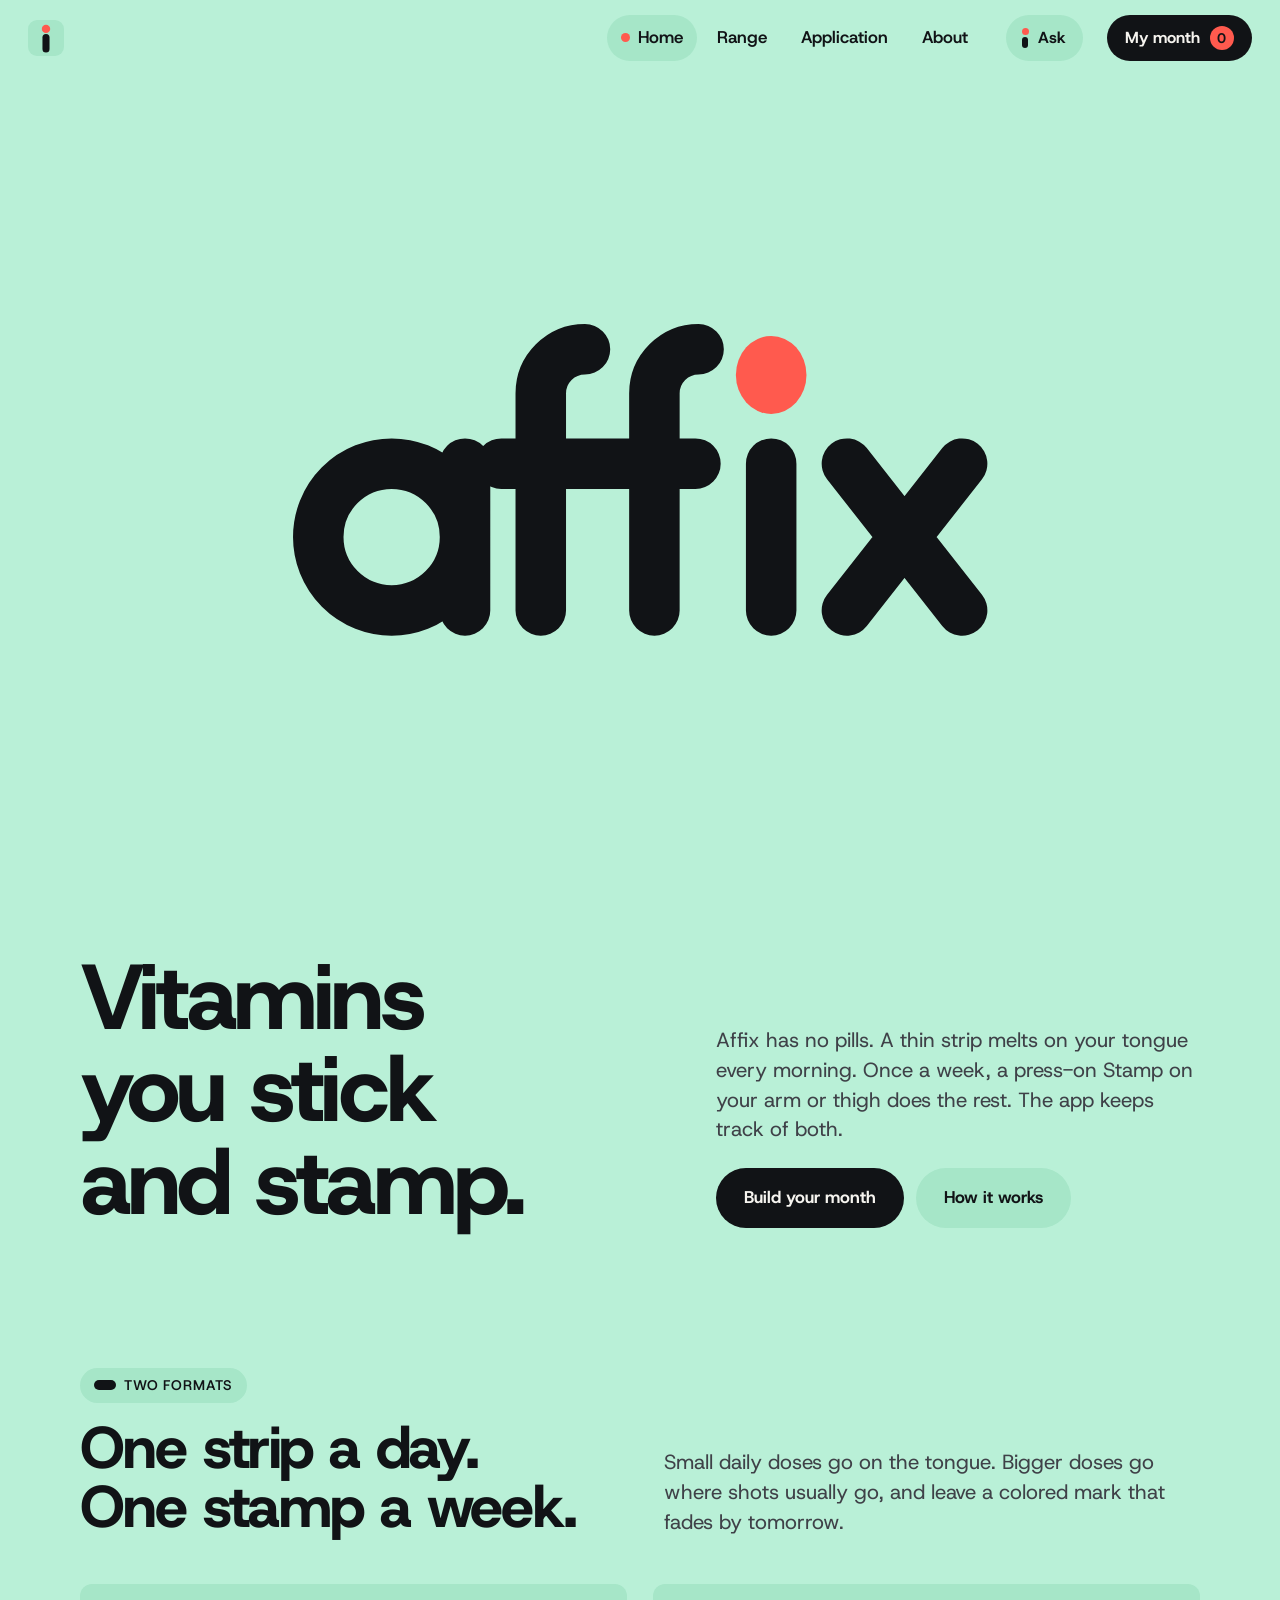
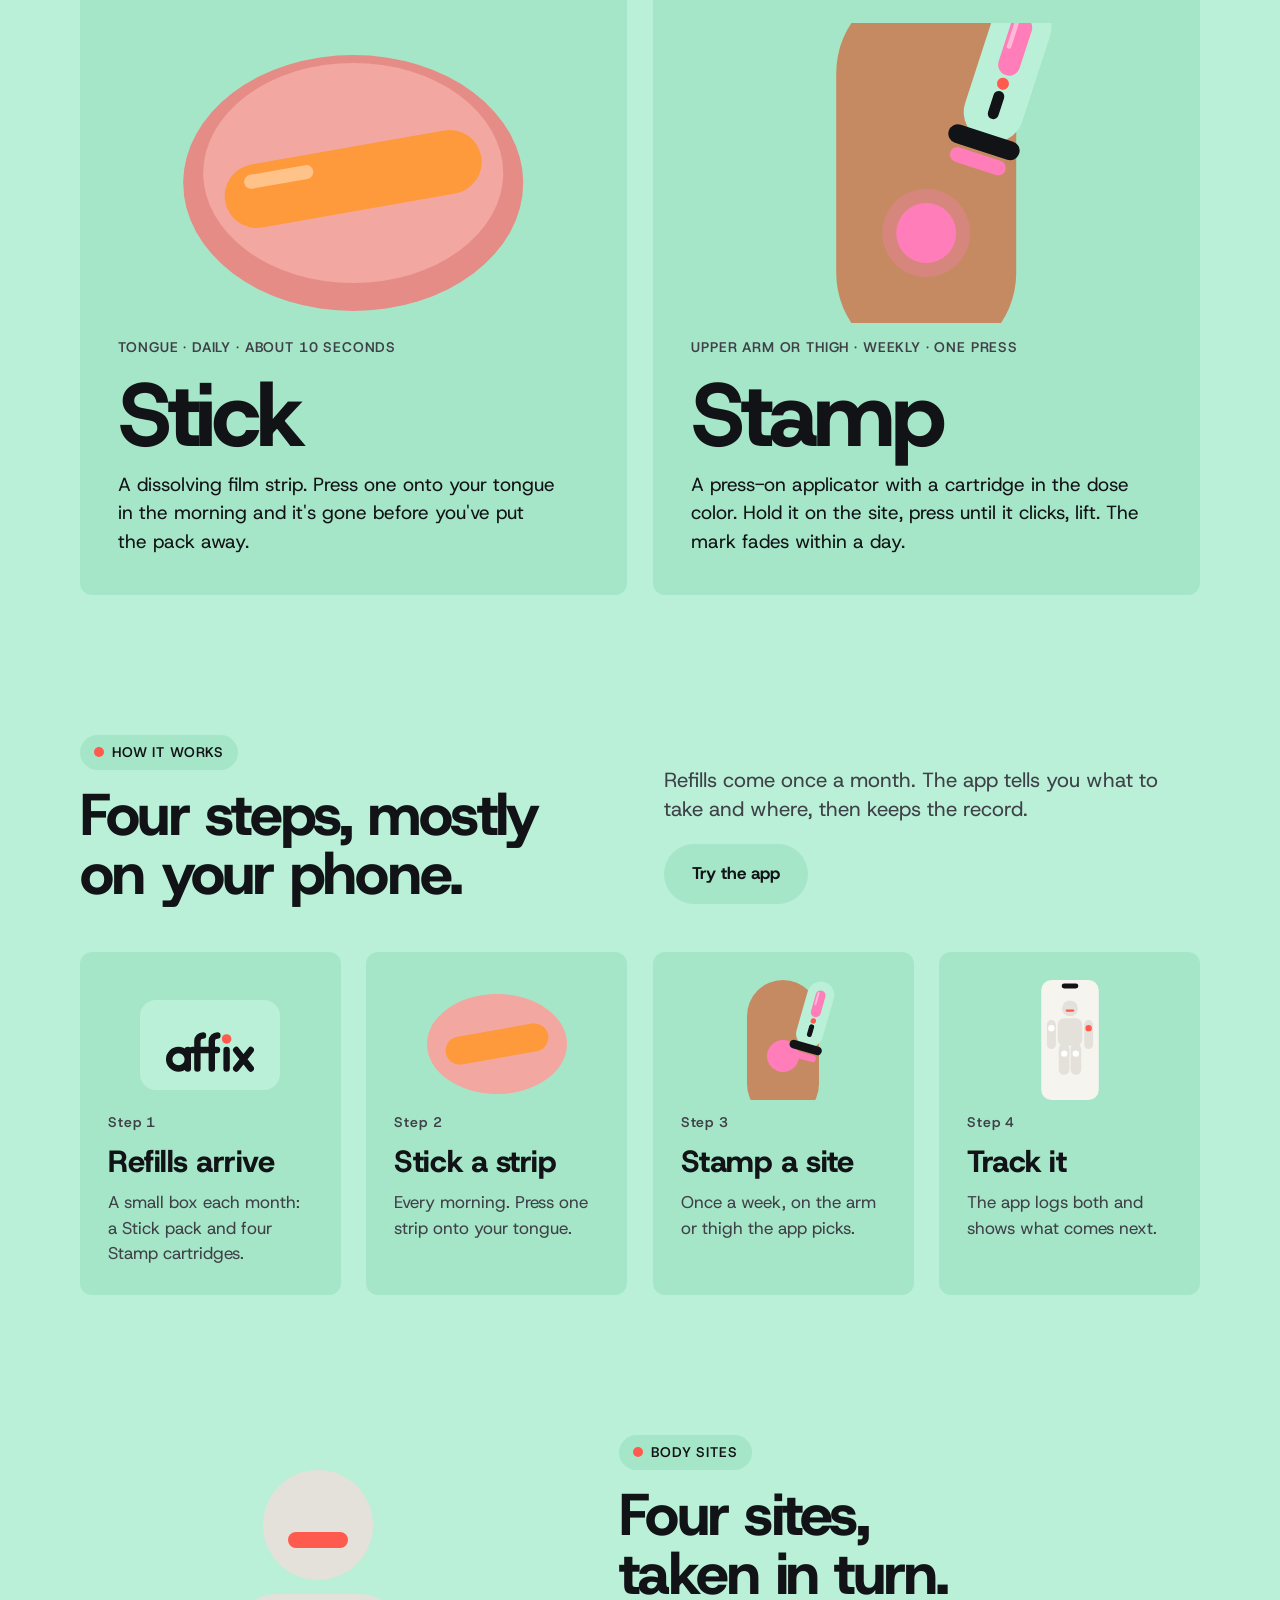
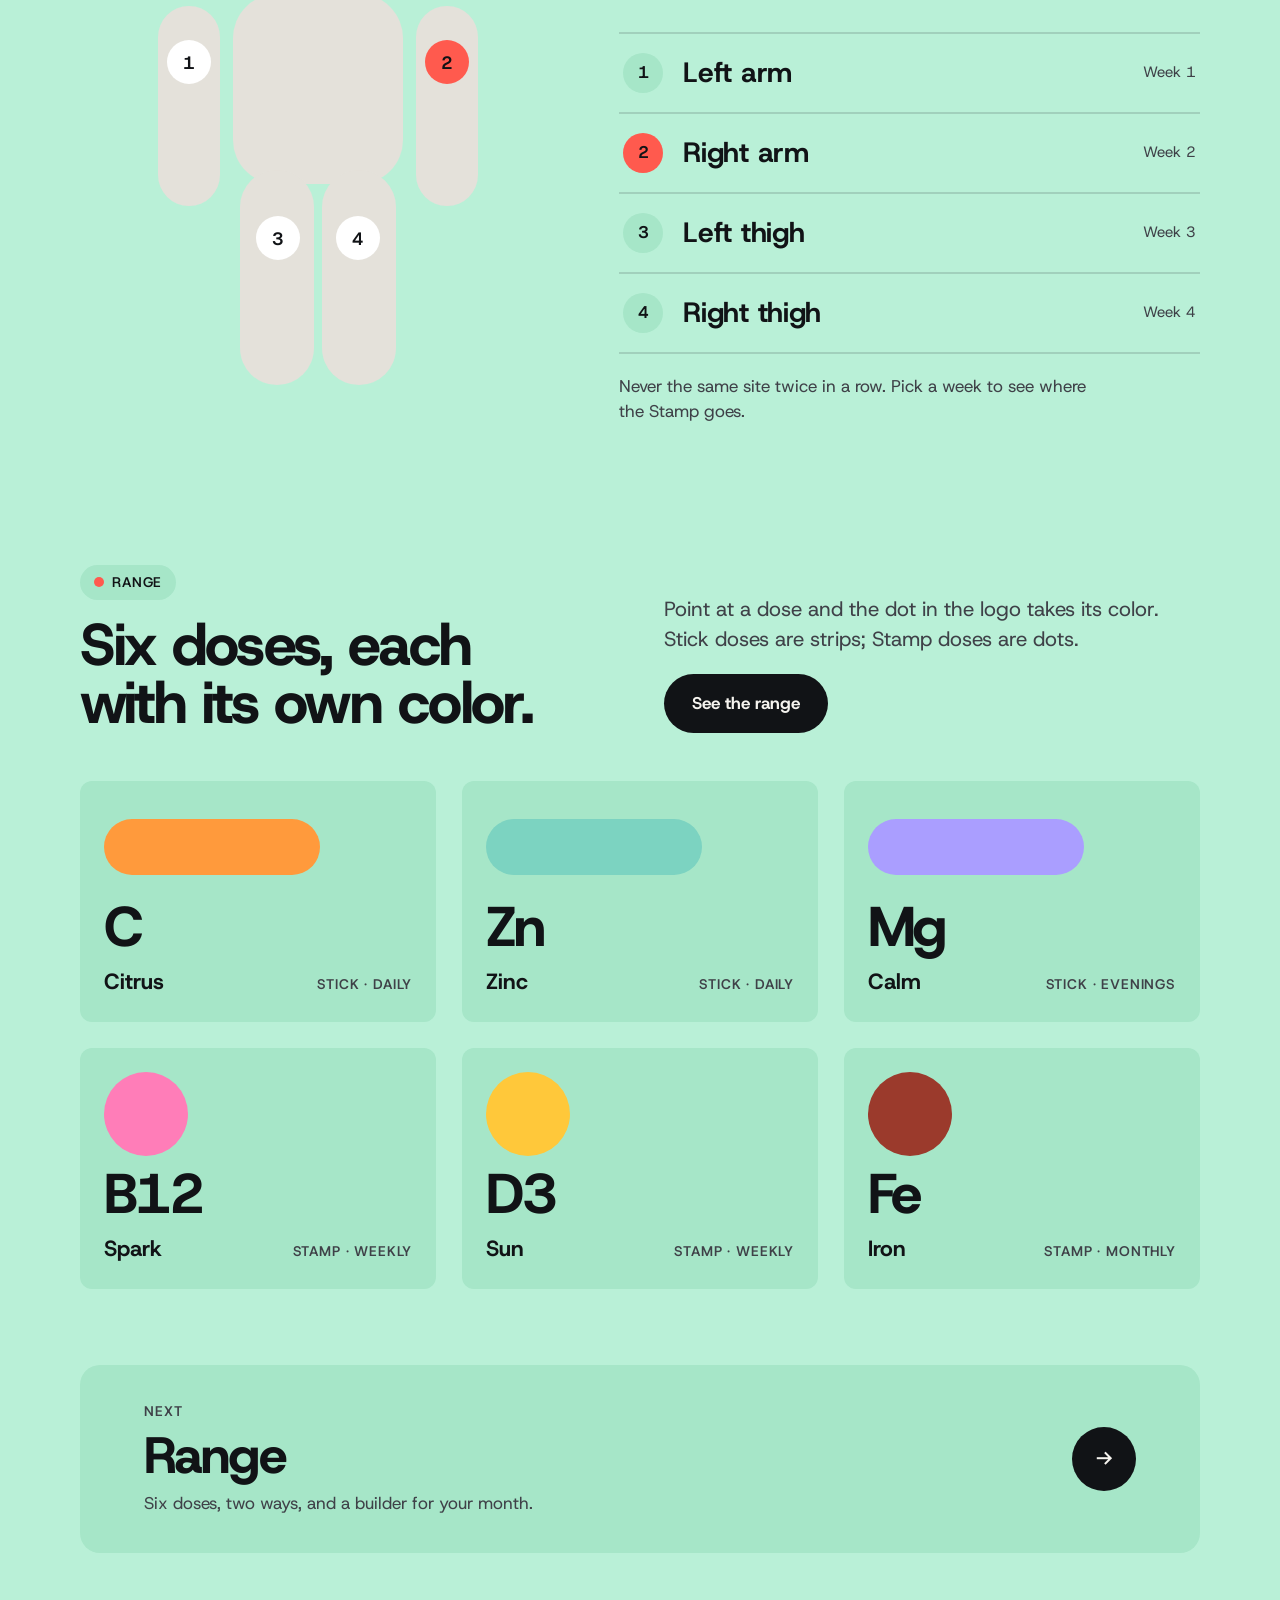
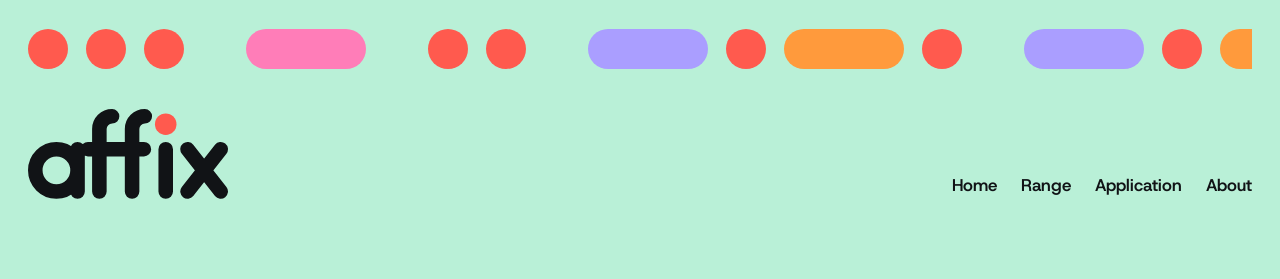
==== commit 20a5ebde: "App feature icons: equal-height strip and dot, refill box without wordmark Co-Authored-By: Claude Op" ====
--- a/index.html
+++ b/index.html
@@ -13,7 +13,7 @@
 <meta name="description" content="Affix is a vitamin brand with no pills: a strip that melts on the tongue every day, and a press-on Stamp for the arm or thigh once a week.">
 <link rel="preconnect" href="https://fonts.googleapis.com"><link rel="preconnect" href="https://fonts.gstatic.com" crossorigin>
 <link href="https://fonts.googleapis.com/css2?family=Host+Grotesk:wght@400;500;600;700;800&display=swap" rel="stylesheet">
-<link rel="stylesheet" href="css/site.css?v=20261113v">
+<link rel="stylesheet" href="css/site.css?v=20261113w">
 </head>
 <body data-page="home">
 <a class="skip" href="#main">Skip to content</a>
@@ -82,9 +82,9 @@
   <footer class="band" id="foot"></footer>
 </div></main>
 <script src="https://cdnjs.cloudflare.com/ajax/libs/gsap/3.12.5/gsap.min.js"></script>
-<script src="js/brand.js?v=20261113v"></script>
-<script src="js/site.js?v=20261113v"></script>
-<script src="js/assistant.js?v=20261113v"></script>
-<script src="js/home.js?v=20261113v"></script>
+<script src="js/brand.js?v=20261113w"></script>
+<script src="js/site.js?v=20261113w"></script>
+<script src="js/assistant.js?v=20261113w"></script>
+<script src="js/home.js?v=20261113w"></script>
 </body>
 </html>
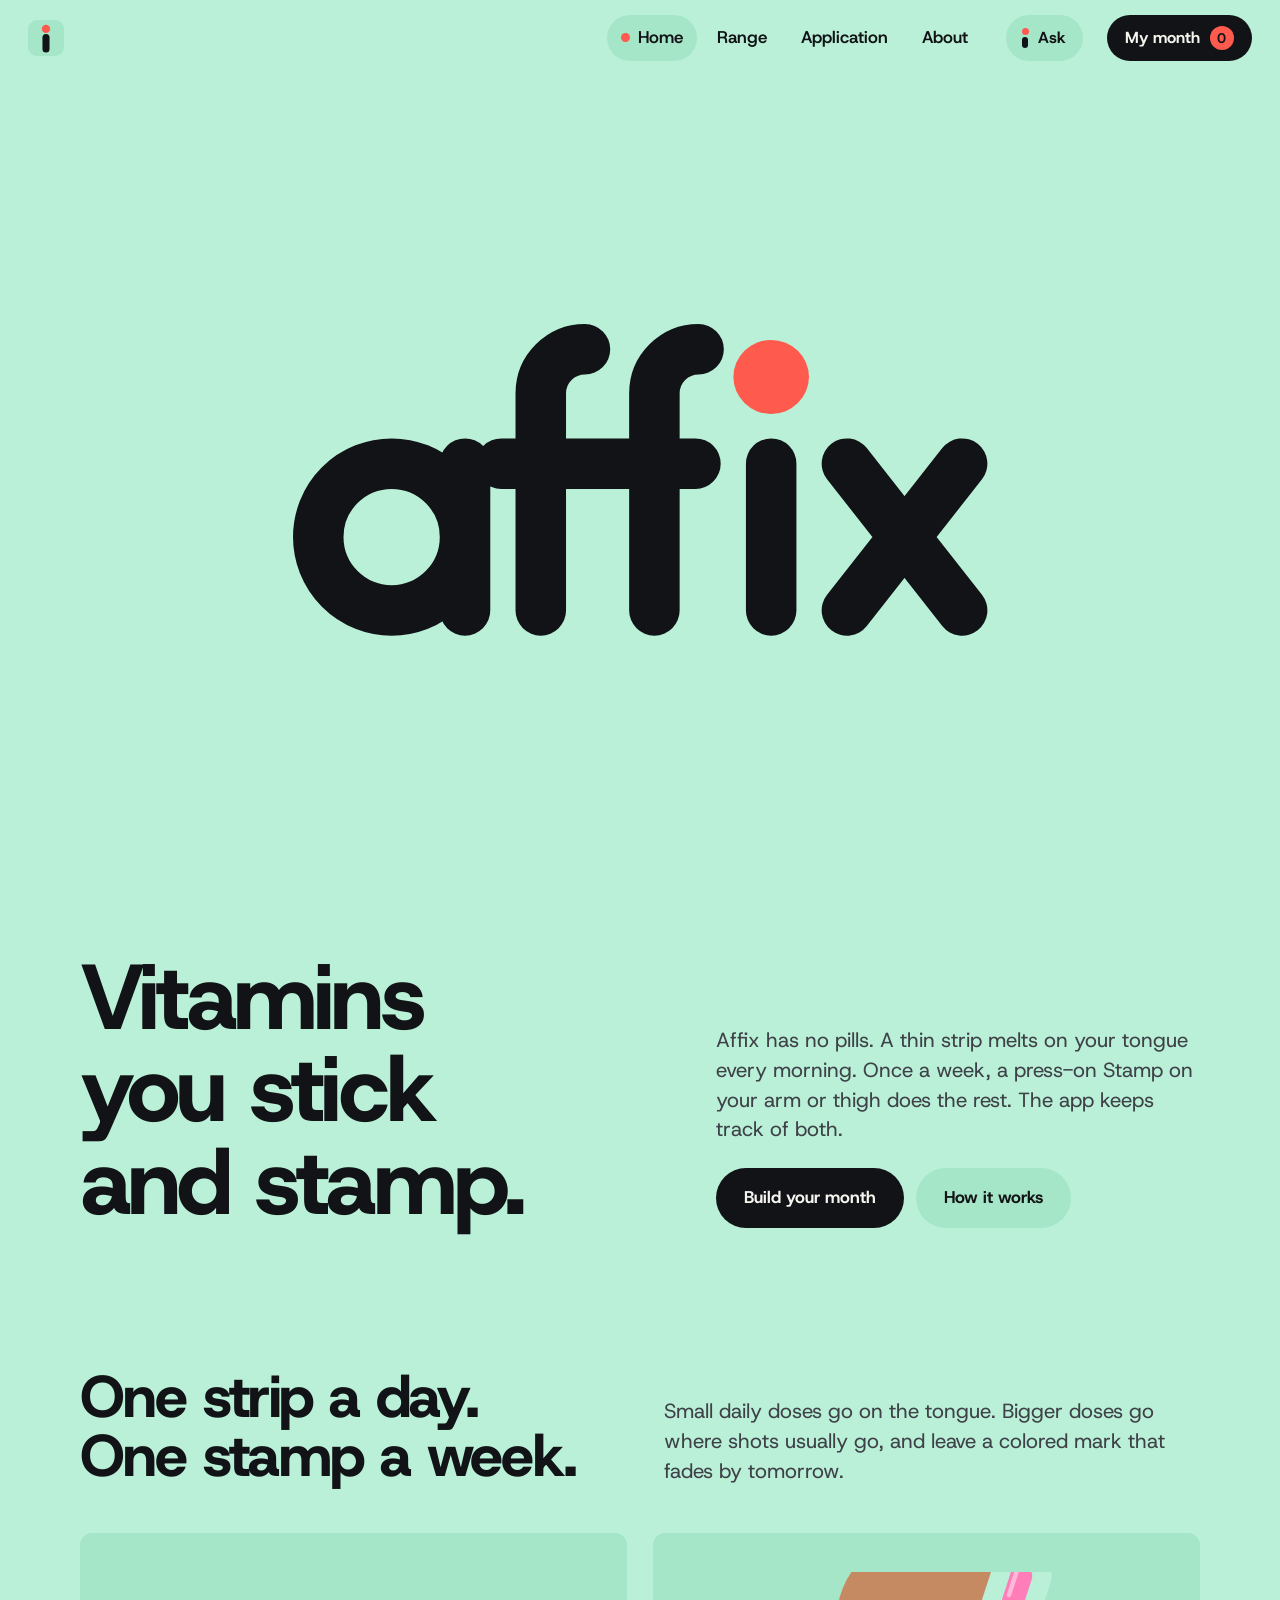
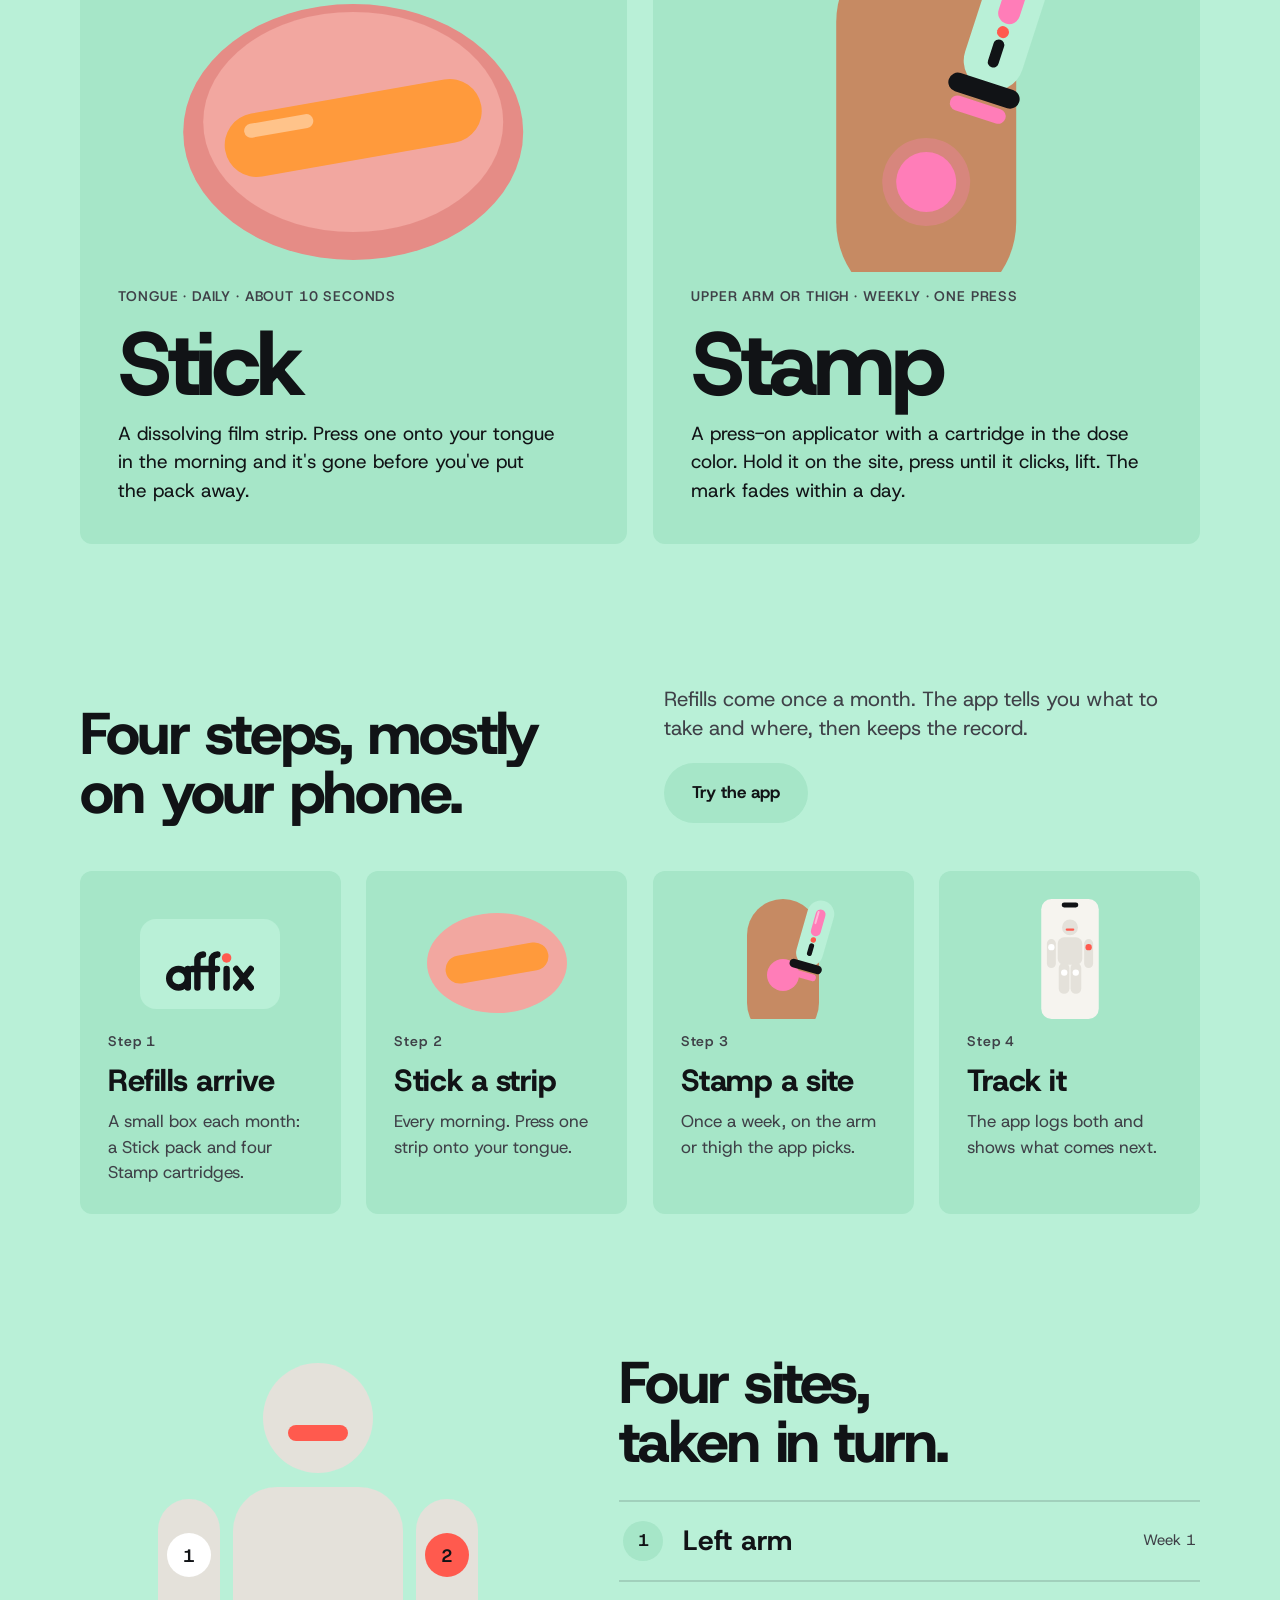
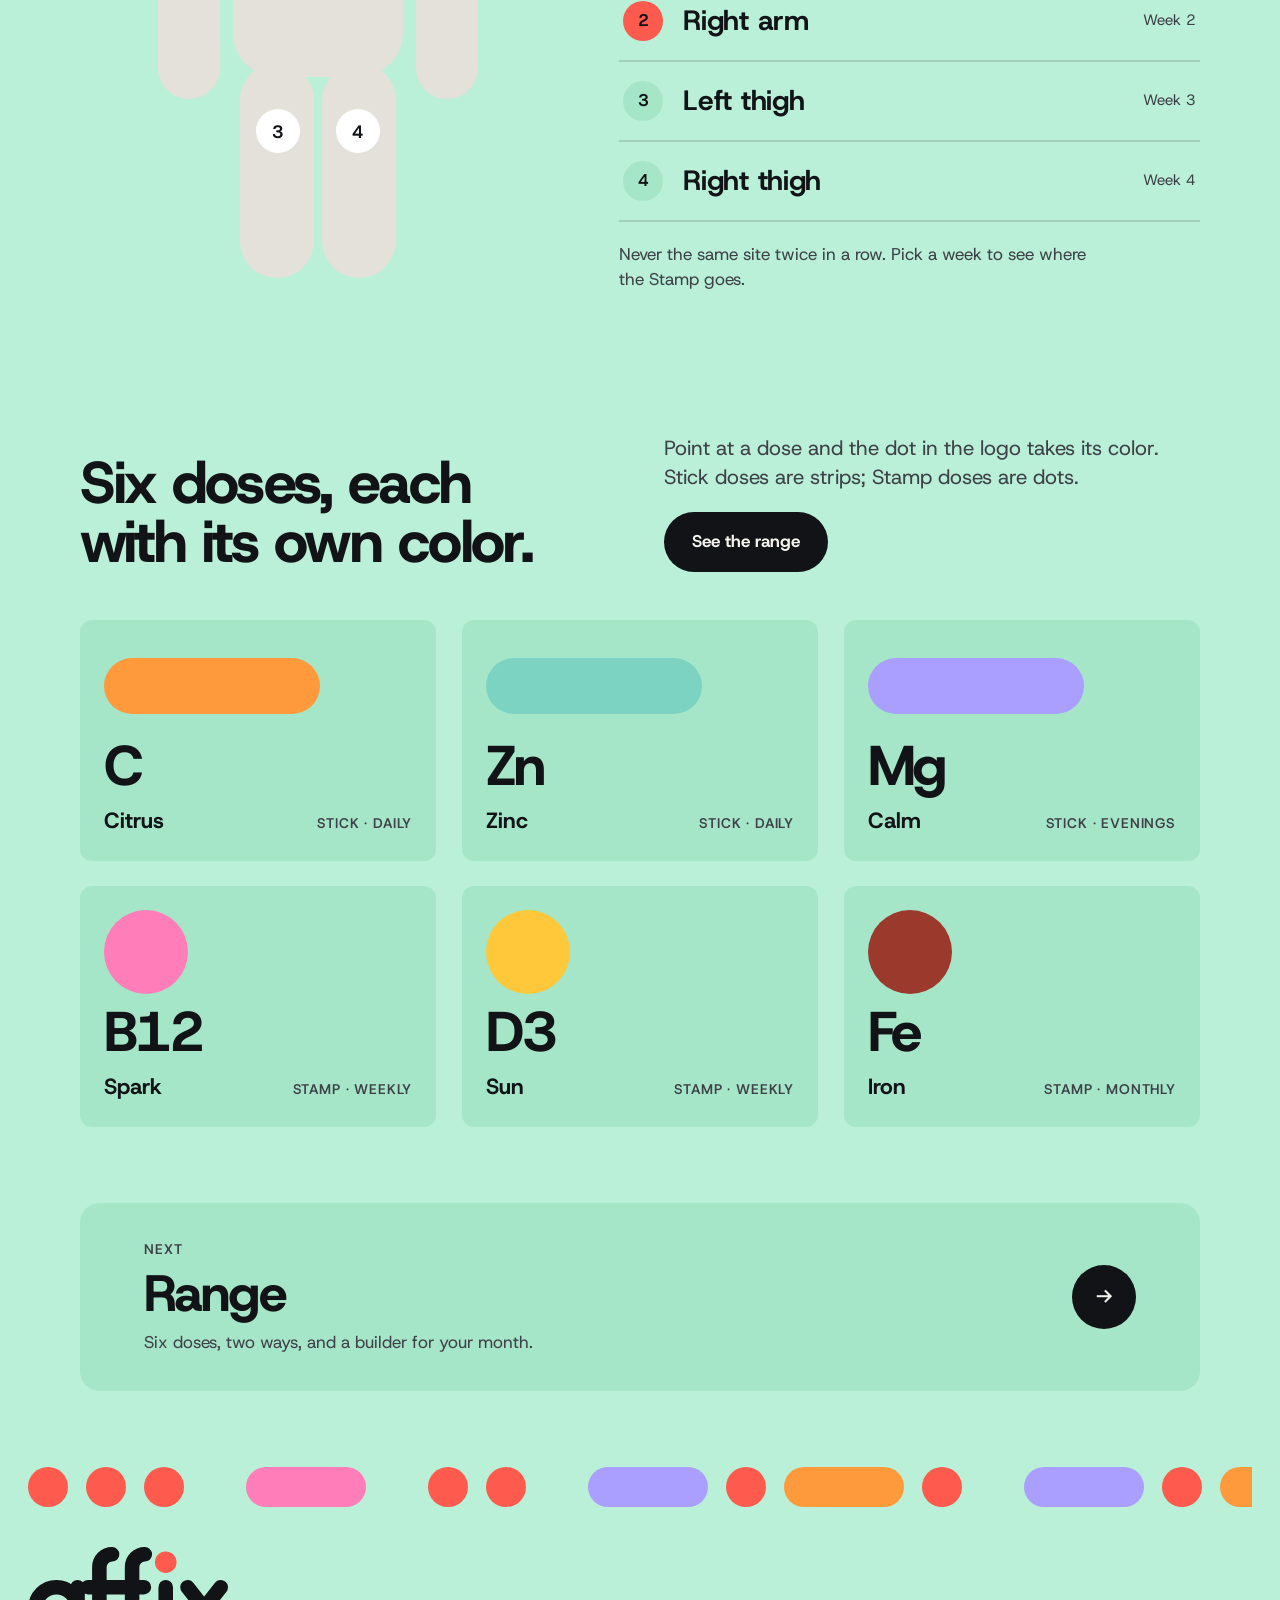
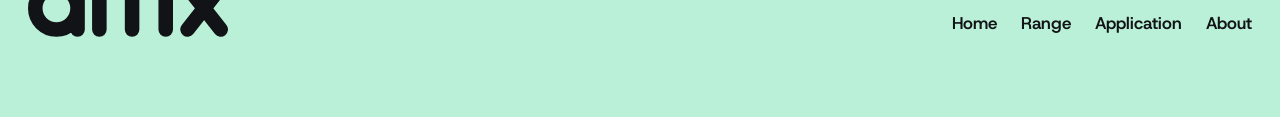
==== commit 0ec0cc8f: "Remove pill section labels on all pages Co-Authored-By: Claude Opus 5.5 <noreply@anthropic.com>" ====
--- a/index.html
+++ b/index.html
@@ -13,7 +13,7 @@
 <meta name="description" content="Affix is a vitamin brand with no pills: a strip that melts on the tongue every day, and a press-on Stamp for the arm or thigh once a week.">
 <link rel="preconnect" href="https://fonts.googleapis.com"><link rel="preconnect" href="https://fonts.gstatic.com" crossorigin>
 <link href="https://fonts.googleapis.com/css2?family=Host+Grotesk:wght@400;500;600;700;800&display=swap" rel="stylesheet">
-<link rel="stylesheet" href="css/site.css?v=20261113w">
+<link rel="stylesheet" href="css/site.css?v=20261113x">
 </head>
 <body data-page="home">
 <a class="skip" href="#main">Skip to content</a>
@@ -33,7 +33,7 @@
 
   <section class="band" id="formats" aria-labelledby="h-formats">
     <div class="band-head split">
-      <div style="display:grid;gap:16px"><span class="pill"><i class="strip" style="background:var(--ink)"></i>Two formats</span><h2 id="h-formats">One strip a day. One stamp a&nbsp;week.</h2></div>
+      <div style="display:grid;gap:16px"><h2 id="h-formats">One strip a day. One stamp a&nbsp;week.</h2></div>
       <p class="lede">Small daily doses go on the tongue. Bigger doses go where shots usually go, and leave a colored mark that fades by&nbsp;tomorrow.</p>
     </div>
     <div class="formats">
@@ -54,7 +54,7 @@
 
   <section class="band ink" id="how" aria-labelledby="h-how">
     <div class="band-head split">
-      <div style="display:grid;gap:16px"><span class="pill"><i></i>How it works</span><h2 id="h-how">Four steps, mostly on your&nbsp;phone.</h2></div>
+      <div style="display:grid;gap:16px"><h2 id="h-how">Four steps, mostly on your&nbsp;phone.</h2></div>
       <div style="display:grid;gap:20px;justify-items:start"><p class="lede">Refills come once a month. The app tells you what to take and where, then keeps the&nbsp;record.</p><a class="btn btn-line" href="app.html">Try the app</a></div>
     </div>
     <ol class="steps" id="steps"></ol>
@@ -64,7 +64,7 @@
     <div class="rotation">
       <div class="map" id="map"></div>
       <div>
-        <div style="display:grid;gap:16px;margin-bottom:28px"><span class="pill"><i></i>Body sites</span><h2 id="h-sites">Four sites, taken in&nbsp;turn.</h2></div>
+        <div style="display:grid;gap:16px;margin-bottom:28px"><h2 id="h-sites">Four sites, taken in&nbsp;turn.</h2></div>
         <ul class="weeks" id="weeks"></ul>
         <p class="note">Never the same site twice in a row. Pick a week to see where the Stamp&nbsp;goes.</p>
       </div>
@@ -73,7 +73,7 @@
 
   <section class="band mint" id="range" aria-labelledby="h-range">
     <div class="band-head split">
-      <div style="display:grid;gap:16px"><span class="pill"><i></i>Range</span><h2 id="h-range">Six doses, each with its own&nbsp;color.</h2></div>
+      <div style="display:grid;gap:16px"><h2 id="h-range">Six doses, each with its own&nbsp;color.</h2></div>
       <div style="display:grid;gap:20px;justify-items:start"><p class="lede">Point at a dose and the dot in the logo takes its color. Stick doses are strips; Stamp doses are&nbsp;dots.</p><a class="btn btn-ink" href="range.html">See the range</a></div>
     </div>
     <div class="doses" id="doses"></div>
@@ -82,9 +82,9 @@
   <footer class="band" id="foot"></footer>
 </div></main>
 <script src="https://cdnjs.cloudflare.com/ajax/libs/gsap/3.12.5/gsap.min.js"></script>
-<script src="js/brand.js?v=20261113w"></script>
-<script src="js/site.js?v=20261113w"></script>
-<script src="js/assistant.js?v=20261113w"></script>
-<script src="js/home.js?v=20261113w"></script>
+<script src="js/brand.js?v=20261113x"></script>
+<script src="js/site.js?v=20261113x"></script>
+<script src="js/assistant.js?v=20261113x"></script>
+<script src="js/home.js?v=20261113x"></script>
 </body>
 </html>
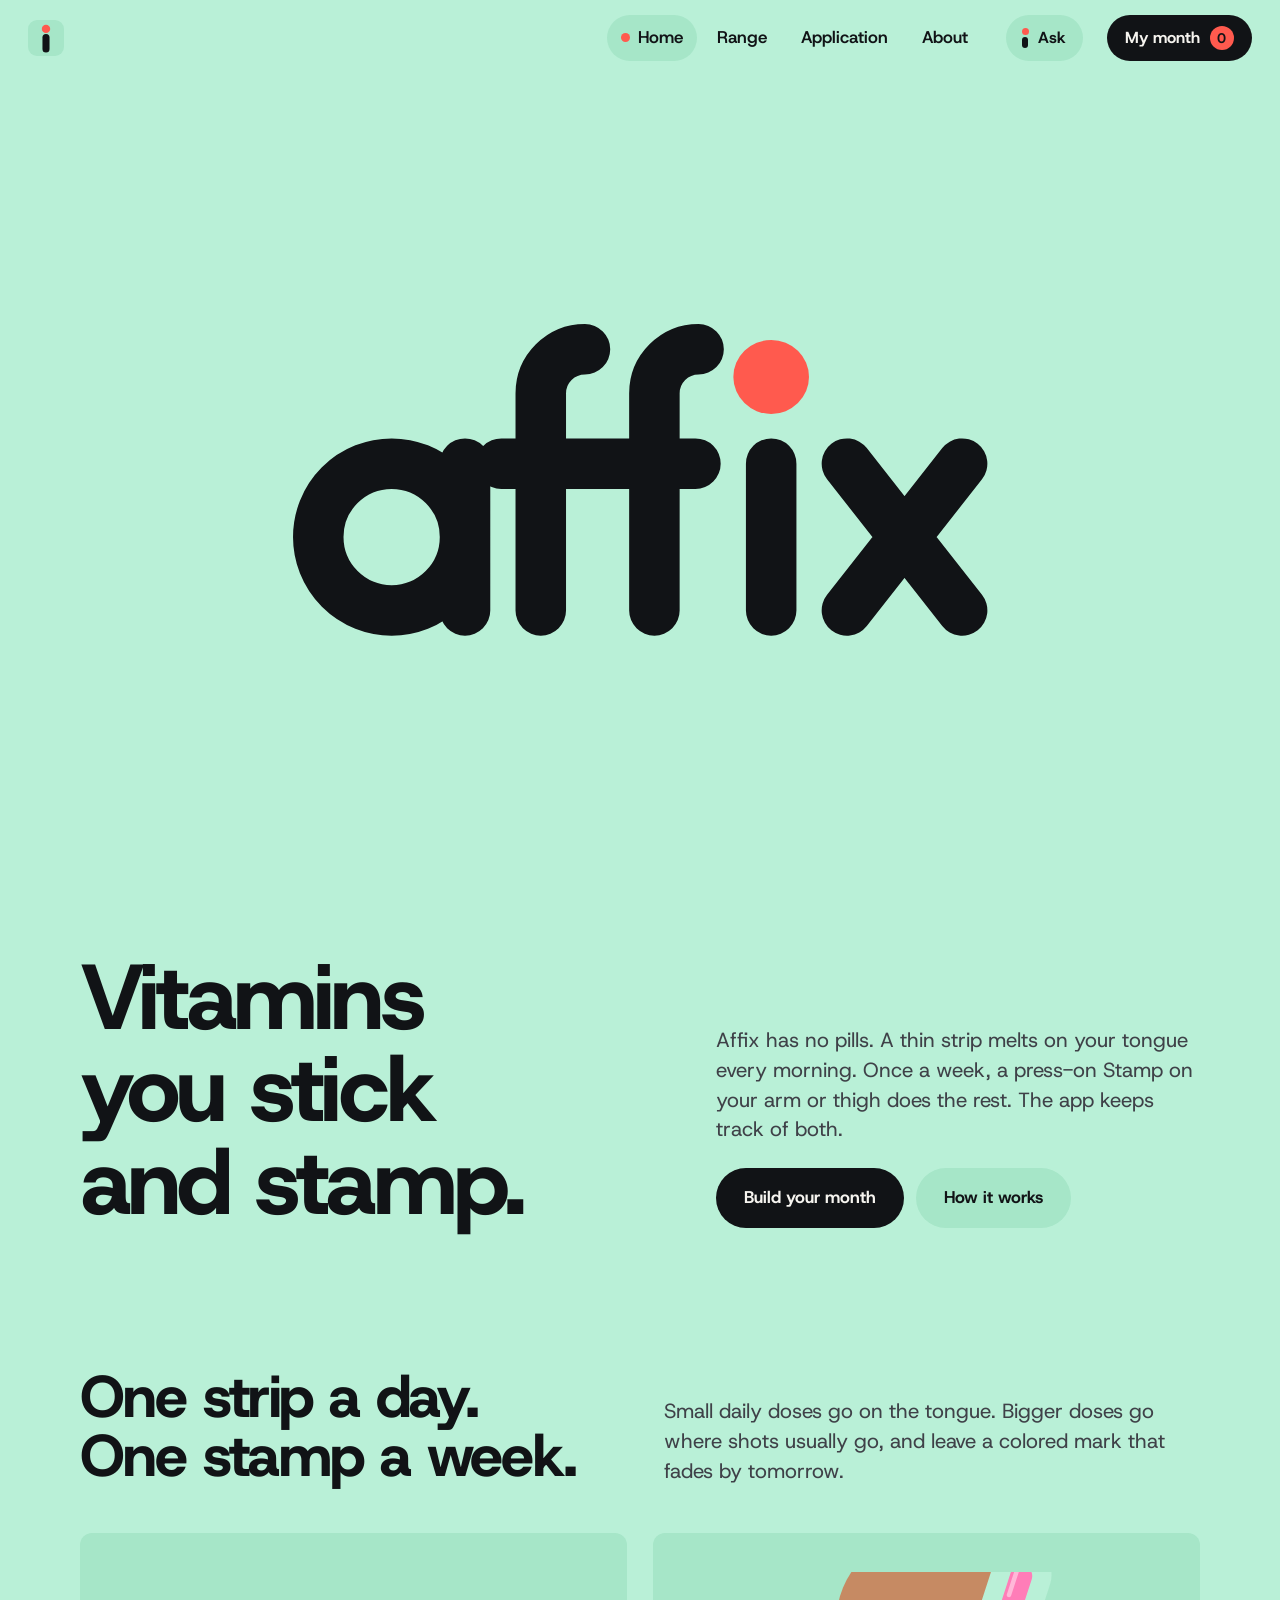
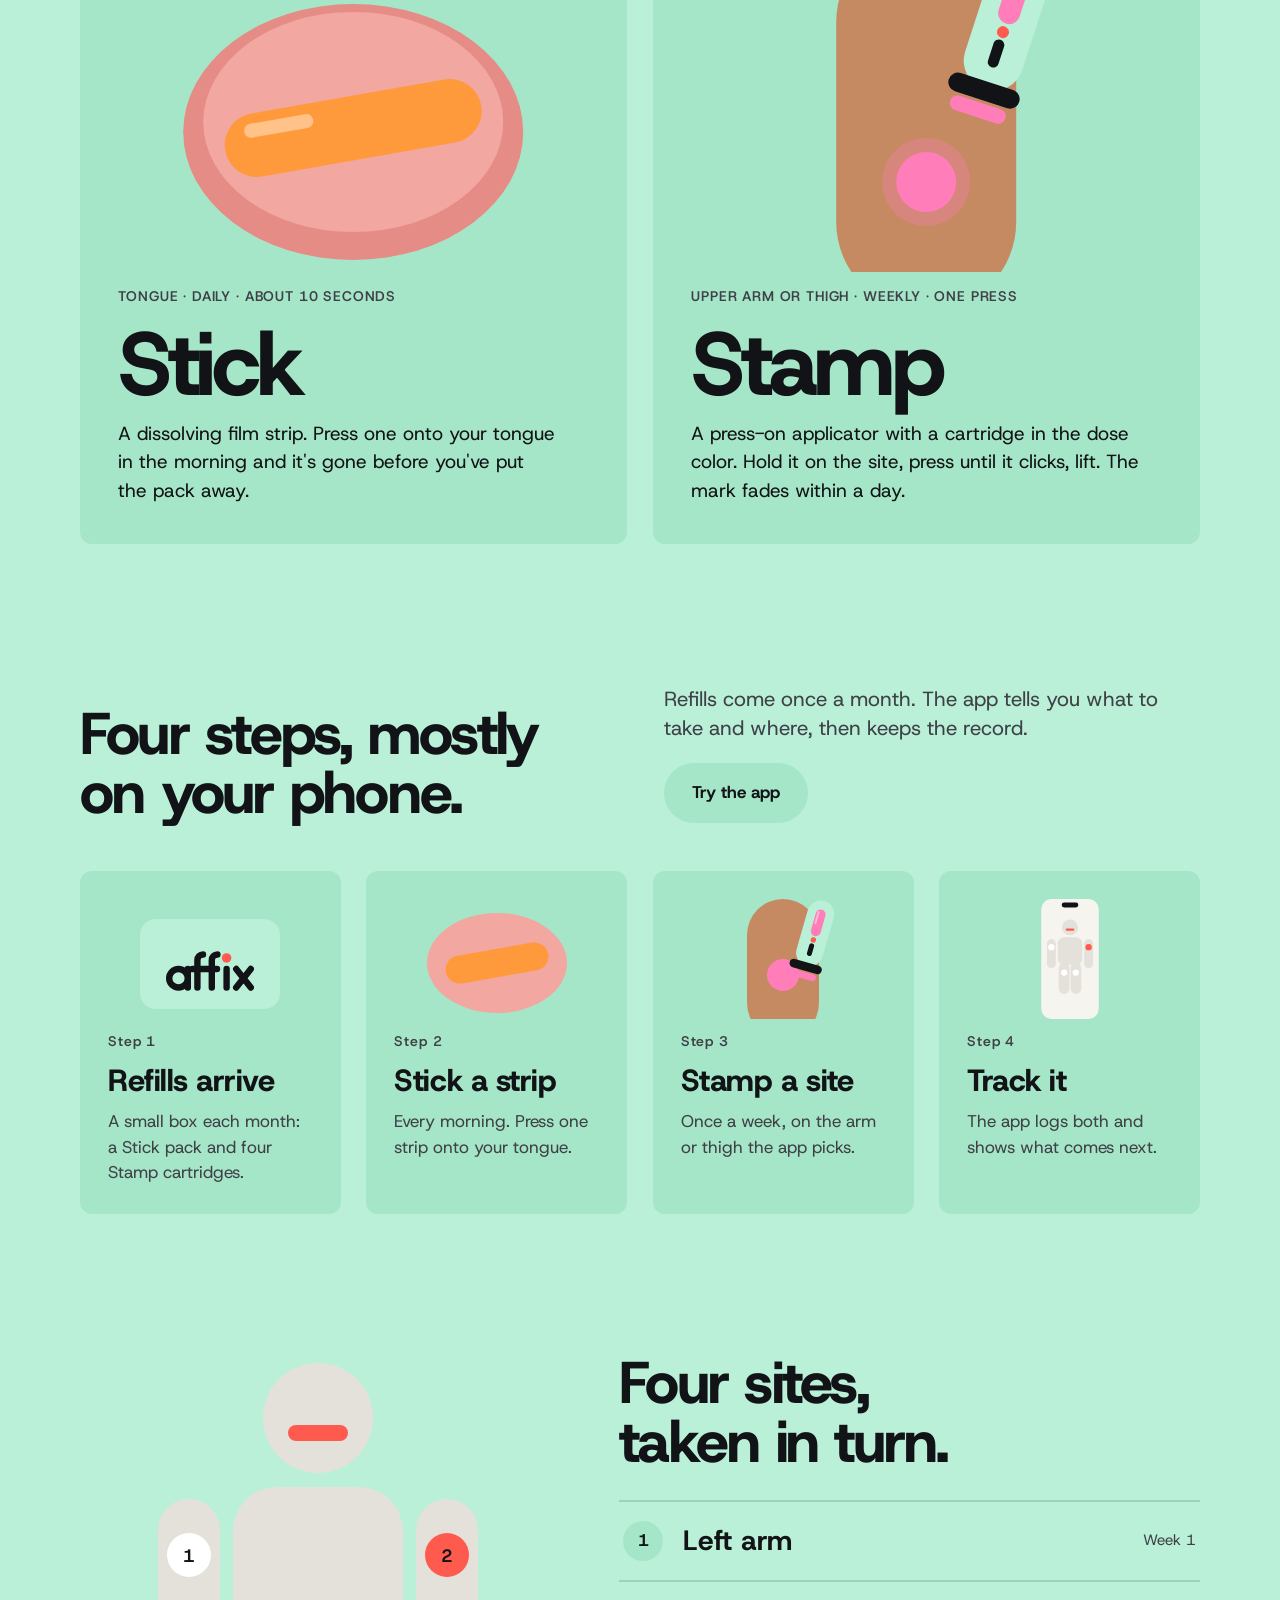
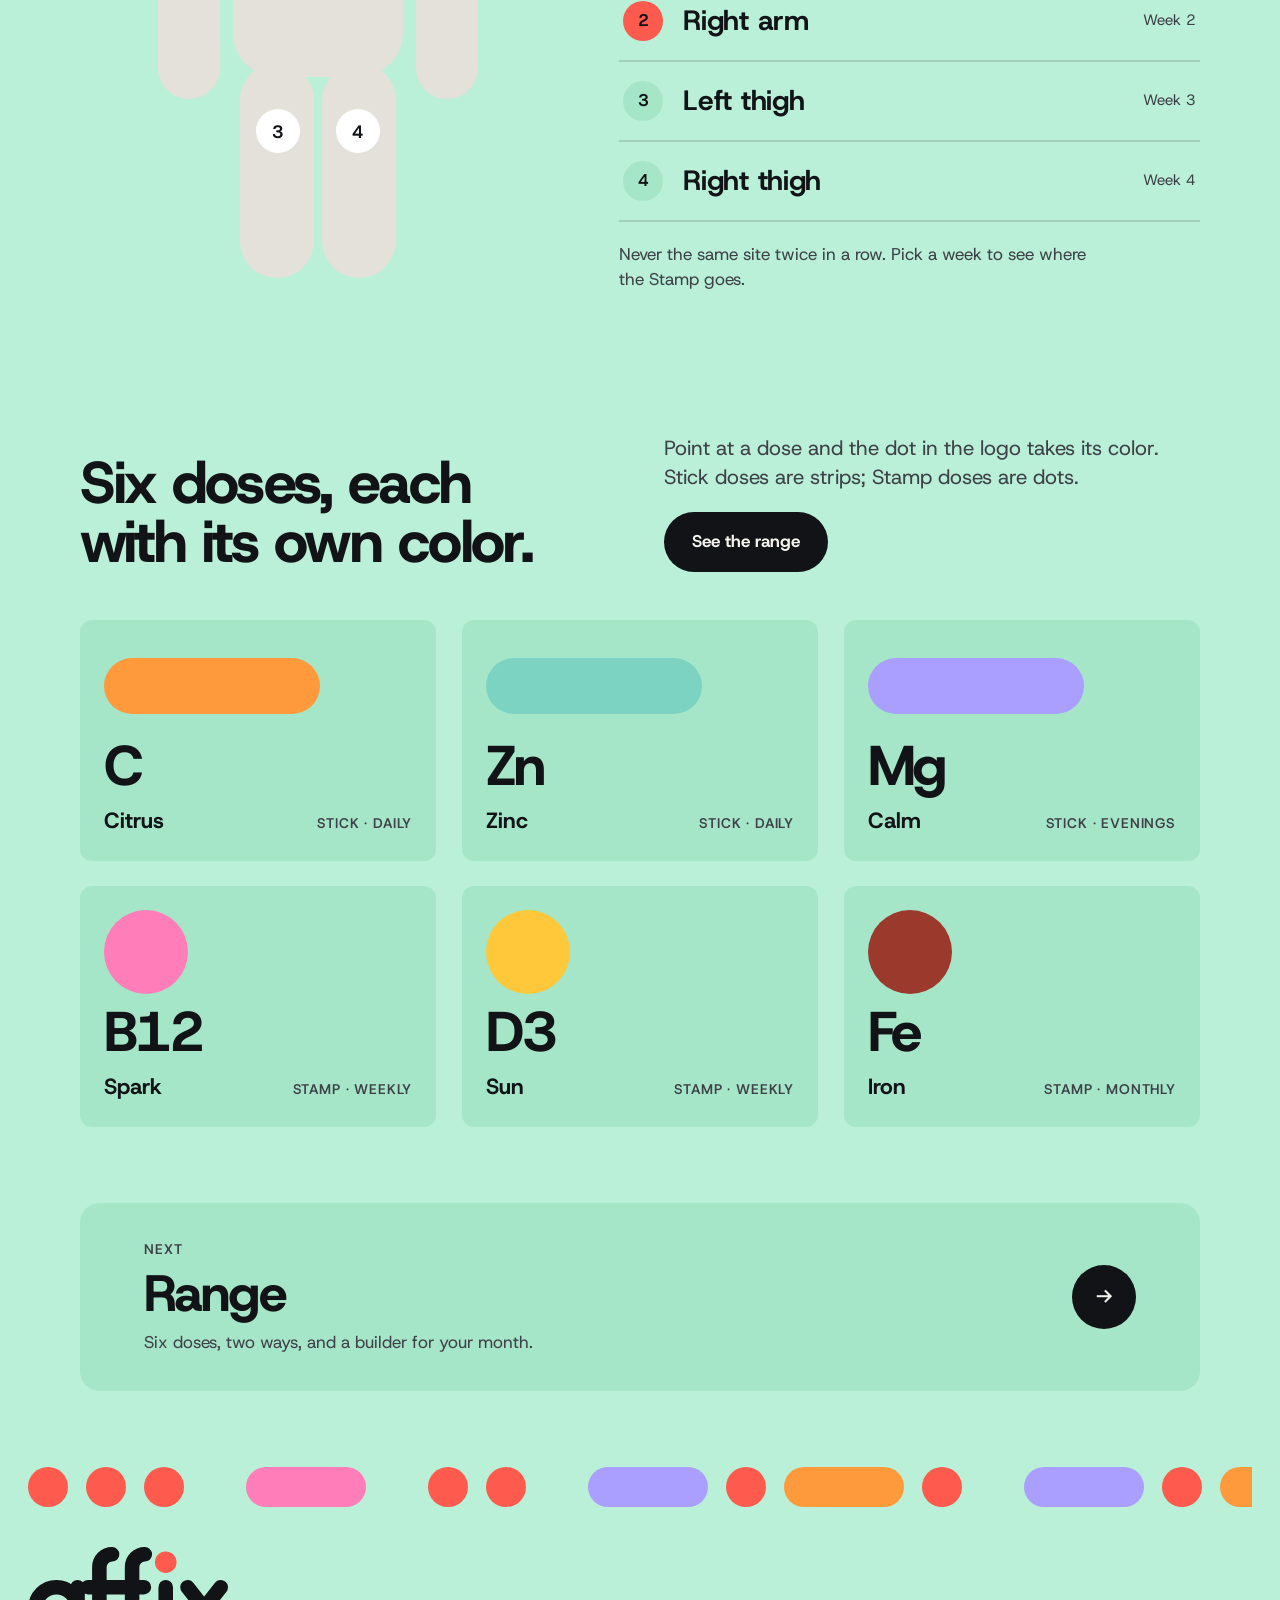
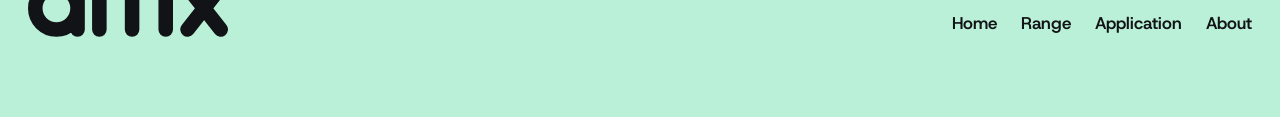
==== commit c68ecca9: "Ask bar sits higher off the bottom edge Co-Authored-By: Claude Opus 5.5 <noreply@anthropic.com>" ====
--- a/index.html
+++ b/index.html
@@ -13,7 +13,7 @@
 <meta name="description" content="Affix is a vitamin brand with no pills: a strip that melts on the tongue every day, and a press-on Stamp for the arm or thigh once a week.">
 <link rel="preconnect" href="https://fonts.googleapis.com"><link rel="preconnect" href="https://fonts.gstatic.com" crossorigin>
 <link href="https://fonts.googleapis.com/css2?family=Host+Grotesk:wght@400;500;600;700;800&display=swap" rel="stylesheet">
-<link rel="stylesheet" href="css/site.css?v=20261113x">
+<link rel="stylesheet" href="css/site.css?v=20261113y">
 </head>
 <body data-page="home">
 <a class="skip" href="#main">Skip to content</a>
@@ -82,9 +82,9 @@
   <footer class="band" id="foot"></footer>
 </div></main>
 <script src="https://cdnjs.cloudflare.com/ajax/libs/gsap/3.12.5/gsap.min.js"></script>
-<script src="js/brand.js?v=20261113x"></script>
-<script src="js/site.js?v=20261113x"></script>
-<script src="js/assistant.js?v=20261113x"></script>
-<script src="js/home.js?v=20261113x"></script>
+<script src="js/brand.js?v=20261113y"></script>
+<script src="js/site.js?v=20261113y"></script>
+<script src="js/assistant.js?v=20261113y"></script>
+<script src="js/home.js?v=20261113y"></script>
 </body>
 </html>
--- a/css/site.css
+++ b/css/site.css
@@ -642,3 +642,7 @@
 /* smaller header logo */
 .brand .sy { width: 36px; height: 36px; }
 @media (max-width: 860px) { .brand .sy { width: 32px; height: 32px; } }
+/* Ask bar sits higher off the bottom edge (2026-11-13) */
+.sir { bottom: calc(clamp(56px, 12vh, 128px) + env(safe-area-inset-bottom, 0px)); }
+.sir-out { max-height: min(56vh, 520px); }
+@media (max-width: 520px) { .sir { bottom: calc(40px + env(safe-area-inset-bottom, 0px)); } }
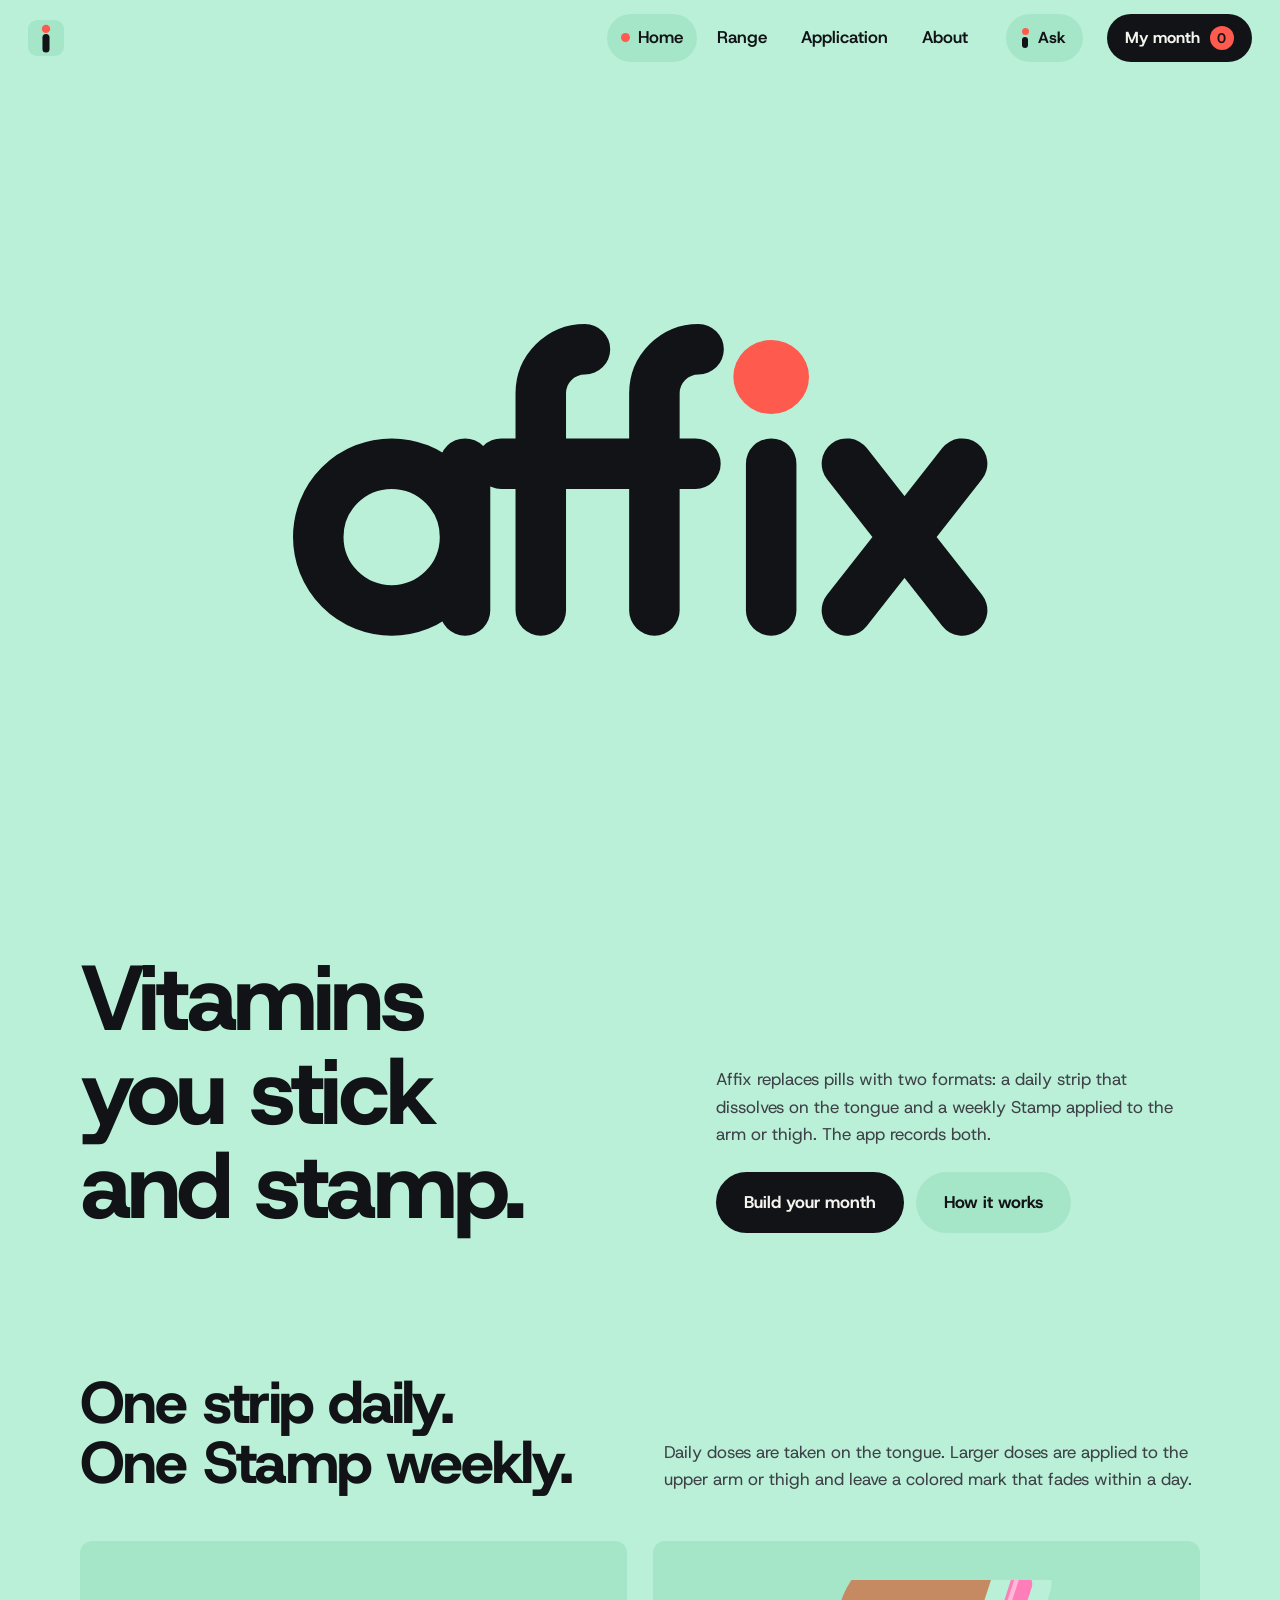
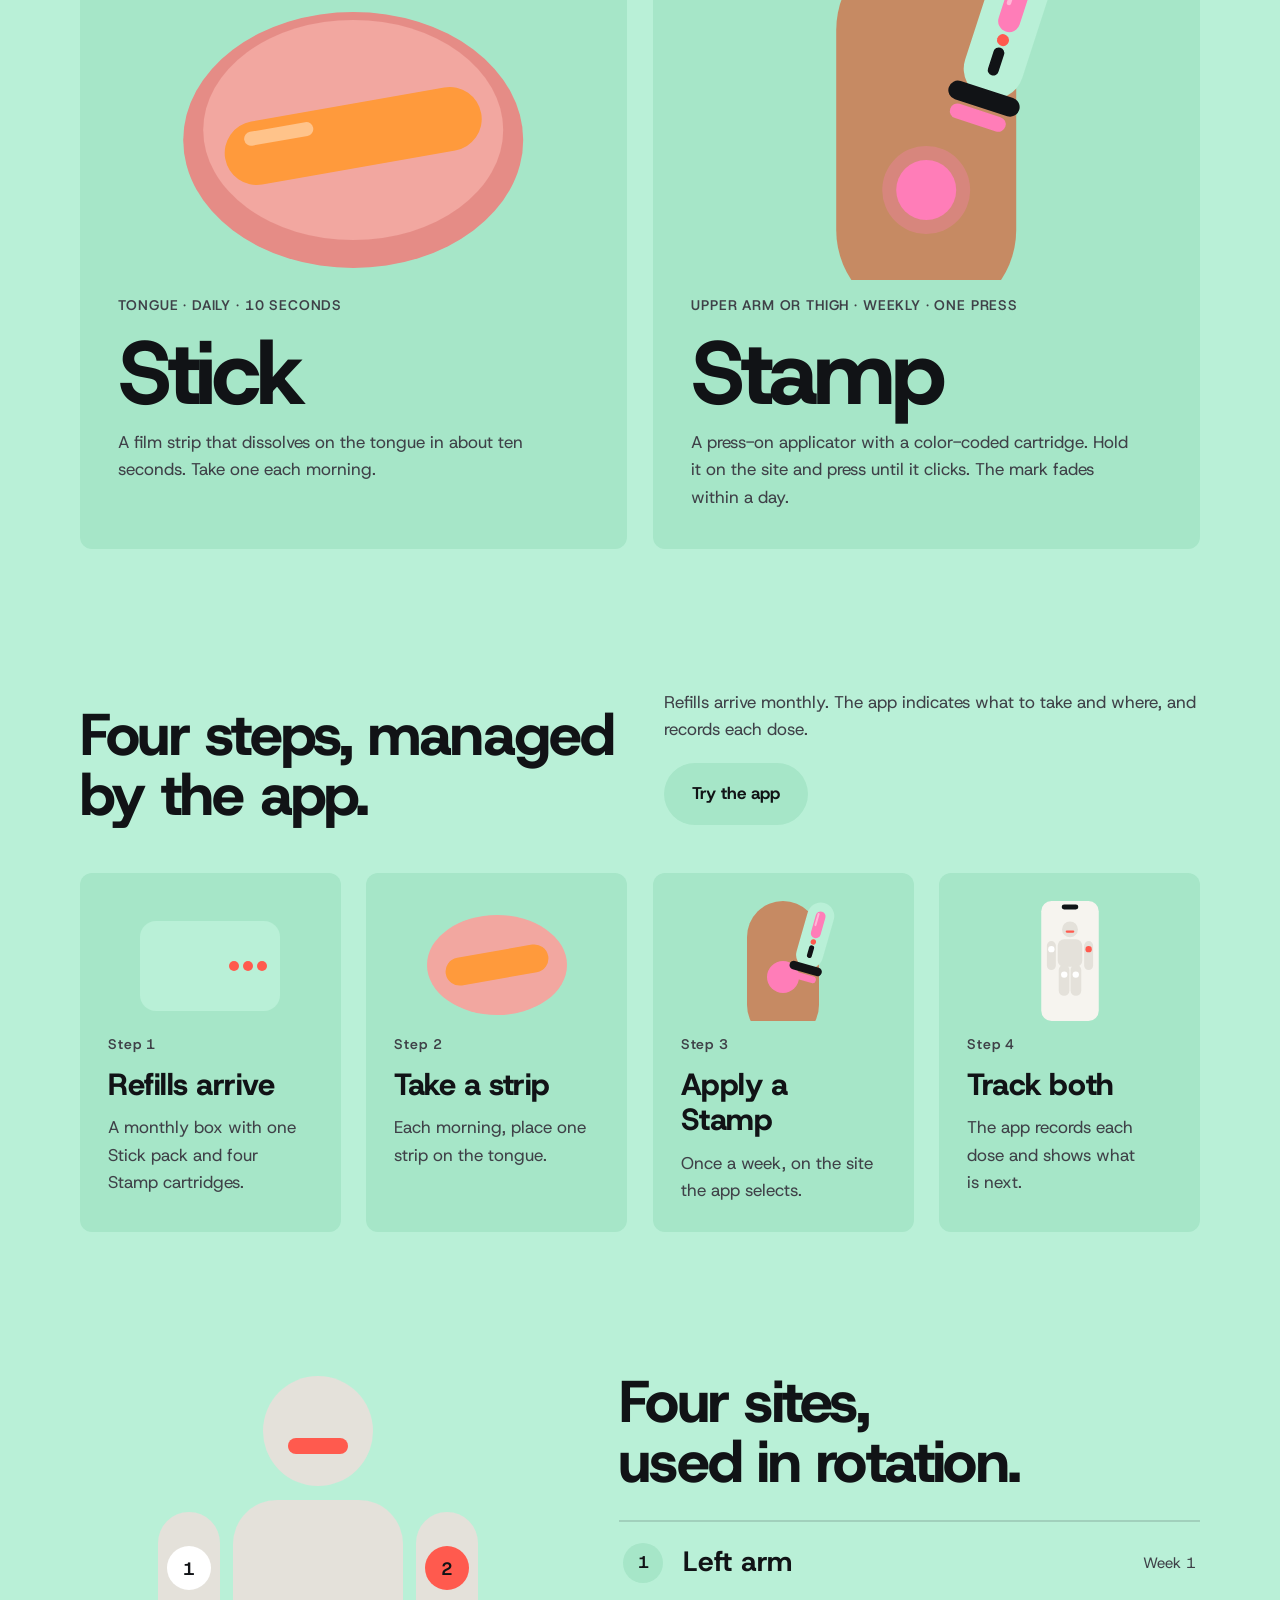
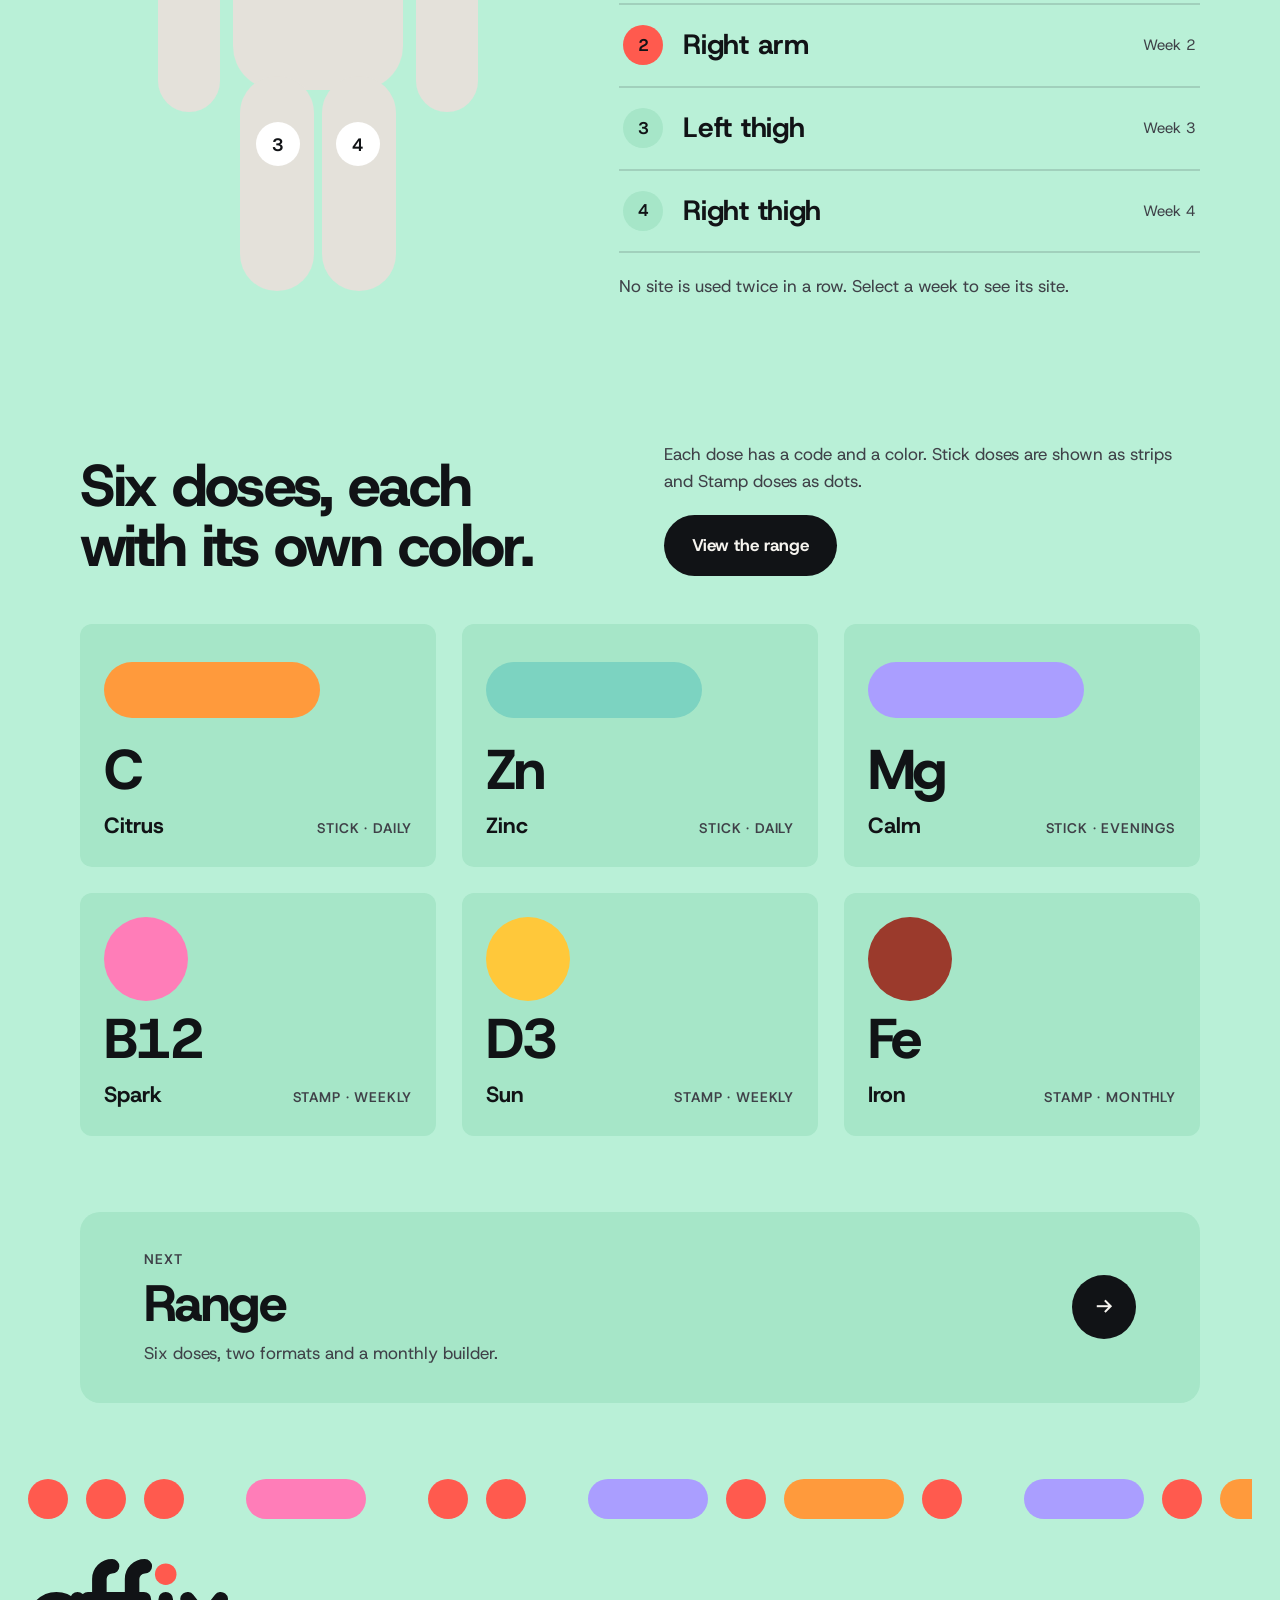
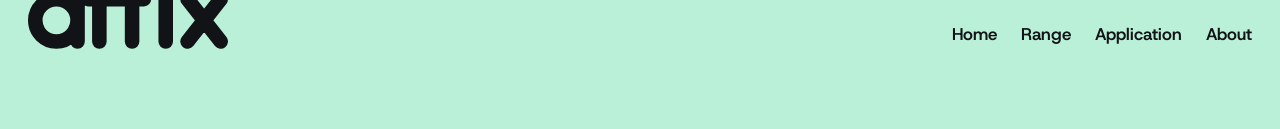
==== commit fa560da0: "Formal, concise copy; one body size, leading, color and measure across the site Co-Authored-By: Clau" ====
--- a/index.html
+++ b/index.html
@@ -13,7 +13,7 @@
 <meta name="description" content="Affix is a vitamin brand with no pills: a strip that melts on the tongue every day, and a press-on Stamp for the arm or thigh once a week.">
 <link rel="preconnect" href="https://fonts.googleapis.com"><link rel="preconnect" href="https://fonts.gstatic.com" crossorigin>
 <link href="https://fonts.googleapis.com/css2?family=Host+Grotesk:wght@400;500;600;700;800&display=swap" rel="stylesheet">
-<link rel="stylesheet" href="css/site.css?v=20261113y">
+<link rel="stylesheet" href="css/site.css?v=20261114a">
 </head>
 <body data-page="home">
 <a class="skip" href="#main">Skip to content</a>
@@ -25,7 +25,7 @@
     <div class="hero-row">
       <h1 id="h-hero">Vitamins you stick and stamp.</h1>
       <div class="copy">
-        <p class="lede">Affix has no pills. A thin strip melts on your tongue every morning. Once a week, a press-on Stamp on your arm or thigh does the rest. The app keeps track of&nbsp;both.</p>
+        <p class="lede">Affix replaces pills with two formats: a daily strip that dissolves on the tongue and a weekly Stamp applied to the arm or thigh. The app records&nbsp;both.</p>
         <div class="actions"><a class="btn btn-ink" href="range.html#build">Build your month</a><a class="btn btn-line" href="#how">How it works</a></div>
       </div>
     </div>
@@ -33,29 +33,29 @@
 
   <section class="band" id="formats" aria-labelledby="h-formats">
     <div class="band-head split">
-      <div style="display:grid;gap:16px"><h2 id="h-formats">One strip a day. One stamp a&nbsp;week.</h2></div>
-      <p class="lede">Small daily doses go on the tongue. Bigger doses go where shots usually go, and leave a colored mark that fades by&nbsp;tomorrow.</p>
+      <div style="display:grid;gap:16px"><h2 id="h-formats">One strip daily. One Stamp&nbsp;weekly.</h2></div>
+      <p class="lede">Daily doses are taken on the tongue. Larger doses are applied to the upper arm or thigh and leave a colored mark that fades within a&nbsp;day.</p>
     </div>
     <div class="formats">
       <article class="format stick">
         <div class="art" id="art-stick"></div>
-        <span class="label">Tongue · daily · about 10 seconds</span>
+        <span class="label">Tongue · Daily · 10 seconds</span>
         <div class="word">Stick</div>
-        <p>A dissolving film strip. Press one onto your tongue in the morning and it's gone before you've put the pack&nbsp;away.</p>
+        <p>A film strip that dissolves on the tongue in about ten seconds. Take one each&nbsp;morning.</p>
       </article>
       <article class="format stamp">
         <div class="art" id="art-stamp"></div>
-        <span class="label">Upper arm or thigh · weekly · one press</span>
+        <span class="label">Upper arm or thigh · Weekly · One press</span>
         <div class="word">Stamp</div>
-        <p>A press-on applicator with a cartridge in the dose color. Hold it on the site, press until it clicks, lift. The mark fades within a&nbsp;day.</p>
+        <p>A press-on applicator with a color-coded cartridge. Hold it on the site and press until it clicks. The mark fades within a&nbsp;day.</p>
       </article>
     </div>
   </section>
 
   <section class="band ink" id="how" aria-labelledby="h-how">
     <div class="band-head split">
-      <div style="display:grid;gap:16px"><h2 id="h-how">Four steps, mostly on your&nbsp;phone.</h2></div>
-      <div style="display:grid;gap:20px;justify-items:start"><p class="lede">Refills come once a month. The app tells you what to take and where, then keeps the&nbsp;record.</p><a class="btn btn-line" href="app.html">Try the app</a></div>
+      <div style="display:grid;gap:16px"><h2 id="h-how">Four steps, managed by the&nbsp;app.</h2></div>
+      <div style="display:grid;gap:20px;justify-items:start"><p class="lede">Refills arrive monthly. The app indicates what to take and where, and records each&nbsp;dose.</p><a class="btn btn-line" href="app.html">Try the app</a></div>
     </div>
     <ol class="steps" id="steps"></ol>
   </section>
@@ -64,9 +64,9 @@
     <div class="rotation">
       <div class="map" id="map"></div>
       <div>
-        <div style="display:grid;gap:16px;margin-bottom:28px"><h2 id="h-sites">Four sites, taken in&nbsp;turn.</h2></div>
+        <div style="display:grid;gap:16px;margin-bottom:28px"><h2 id="h-sites">Four sites, used in&nbsp;rotation.</h2></div>
         <ul class="weeks" id="weeks"></ul>
-        <p class="note">Never the same site twice in a row. Pick a week to see where the Stamp&nbsp;goes.</p>
+        <p class="note">No site is used twice in a row. Select a week to see its&nbsp;site.</p>
       </div>
     </div>
   </section>
@@ -74,7 +74,7 @@
   <section class="band mint" id="range" aria-labelledby="h-range">
     <div class="band-head split">
       <div style="display:grid;gap:16px"><h2 id="h-range">Six doses, each with its own&nbsp;color.</h2></div>
-      <div style="display:grid;gap:20px;justify-items:start"><p class="lede">Point at a dose and the dot in the logo takes its color. Stick doses are strips; Stamp doses are&nbsp;dots.</p><a class="btn btn-ink" href="range.html">See the range</a></div>
+      <div style="display:grid;gap:20px;justify-items:start"><p class="lede">Each dose has a code and a color. Stick doses are shown as strips and Stamp doses as&nbsp;dots.</p><a class="btn btn-ink" href="range.html">View the range</a></div>
     </div>
     <div class="doses" id="doses"></div>
   </section>
@@ -82,9 +82,9 @@
   <footer class="band" id="foot"></footer>
 </div></main>
 <script src="https://cdnjs.cloudflare.com/ajax/libs/gsap/3.12.5/gsap.min.js"></script>
-<script src="js/brand.js?v=20261113y"></script>
-<script src="js/site.js?v=20261113y"></script>
-<script src="js/assistant.js?v=20261113y"></script>
-<script src="js/home.js?v=20261113y"></script>
+<script src="js/brand.js?v=20261114a"></script>
+<script src="js/site.js?v=20261114a"></script>
+<script src="js/assistant.js?v=20261114a"></script>
+<script src="js/home.js?v=20261114a"></script>
 </body>
 </html>
--- a/css/site.css
+++ b/css/site.css
@@ -646,3 +646,27 @@
 .sir { bottom: calc(clamp(56px, 12vh, 128px) + env(safe-area-inset-bottom, 0px)); }
 .sir-out { max-height: min(56vh, 520px); }
 @media (max-width: 520px) { .sir { bottom: calc(40px + env(safe-area-inset-bottom, 0px)); } }
+
+/* ---------- one body size, leading and rag across the site (2026-11-13) ----------
+   Every running paragraph uses the same size and leading. Lines are capped near 60 characters
+   so the right edge rags evenly, with no hyphenation and no single-word last lines. */
+:root { --fs-body: 17px; --lh-body: 1.6; --measure: 36em; }
+@media (max-width: 860px) { :root { --fs-body: 16px; } }
+body { font-size: var(--fs-body); line-height: var(--lh-body); }
+p, .lede, .format p, .steps p, .rotation .note, .dose p, .feature p, .mk p, .story p, .tasks p, .tryit .progress,
+.nextpage p, .foot .note, .inbox li, .sir-out > p:not(.sir-heard):not(.sir-say), .sir-out ul, .status {
+  font-size: var(--fs-body); line-height: var(--lh-body); }
+p, .lede { max-width: var(--measure); text-wrap: pretty; hyphens: manual; }
+.lede { color: var(--ink70); }
+.story p + p { margin-top: 1em; }
+/* headings: balanced rag, slightly more open leading on the multi-line sizes */
+h1, h2 { line-height: 1.02; text-wrap: balance; }
+h3 { line-height: 1.15; }
+/* small tier: labels and fine print share one size */
+.fineprint, .foot-credit, .dose .dfacts { font-size: 14px; line-height: 1.55; }
+/* the app prototype keeps its own phone-scale type */
+.screen p { max-width: none; line-height: 1.4; }
+.screen p.note { font-size: 13px; }
+/* one color for running text */
+main p:not(.fineprint):not(.status), main .lede, main li p { color: var(--ink70); }
+.screen p { color: inherit; }
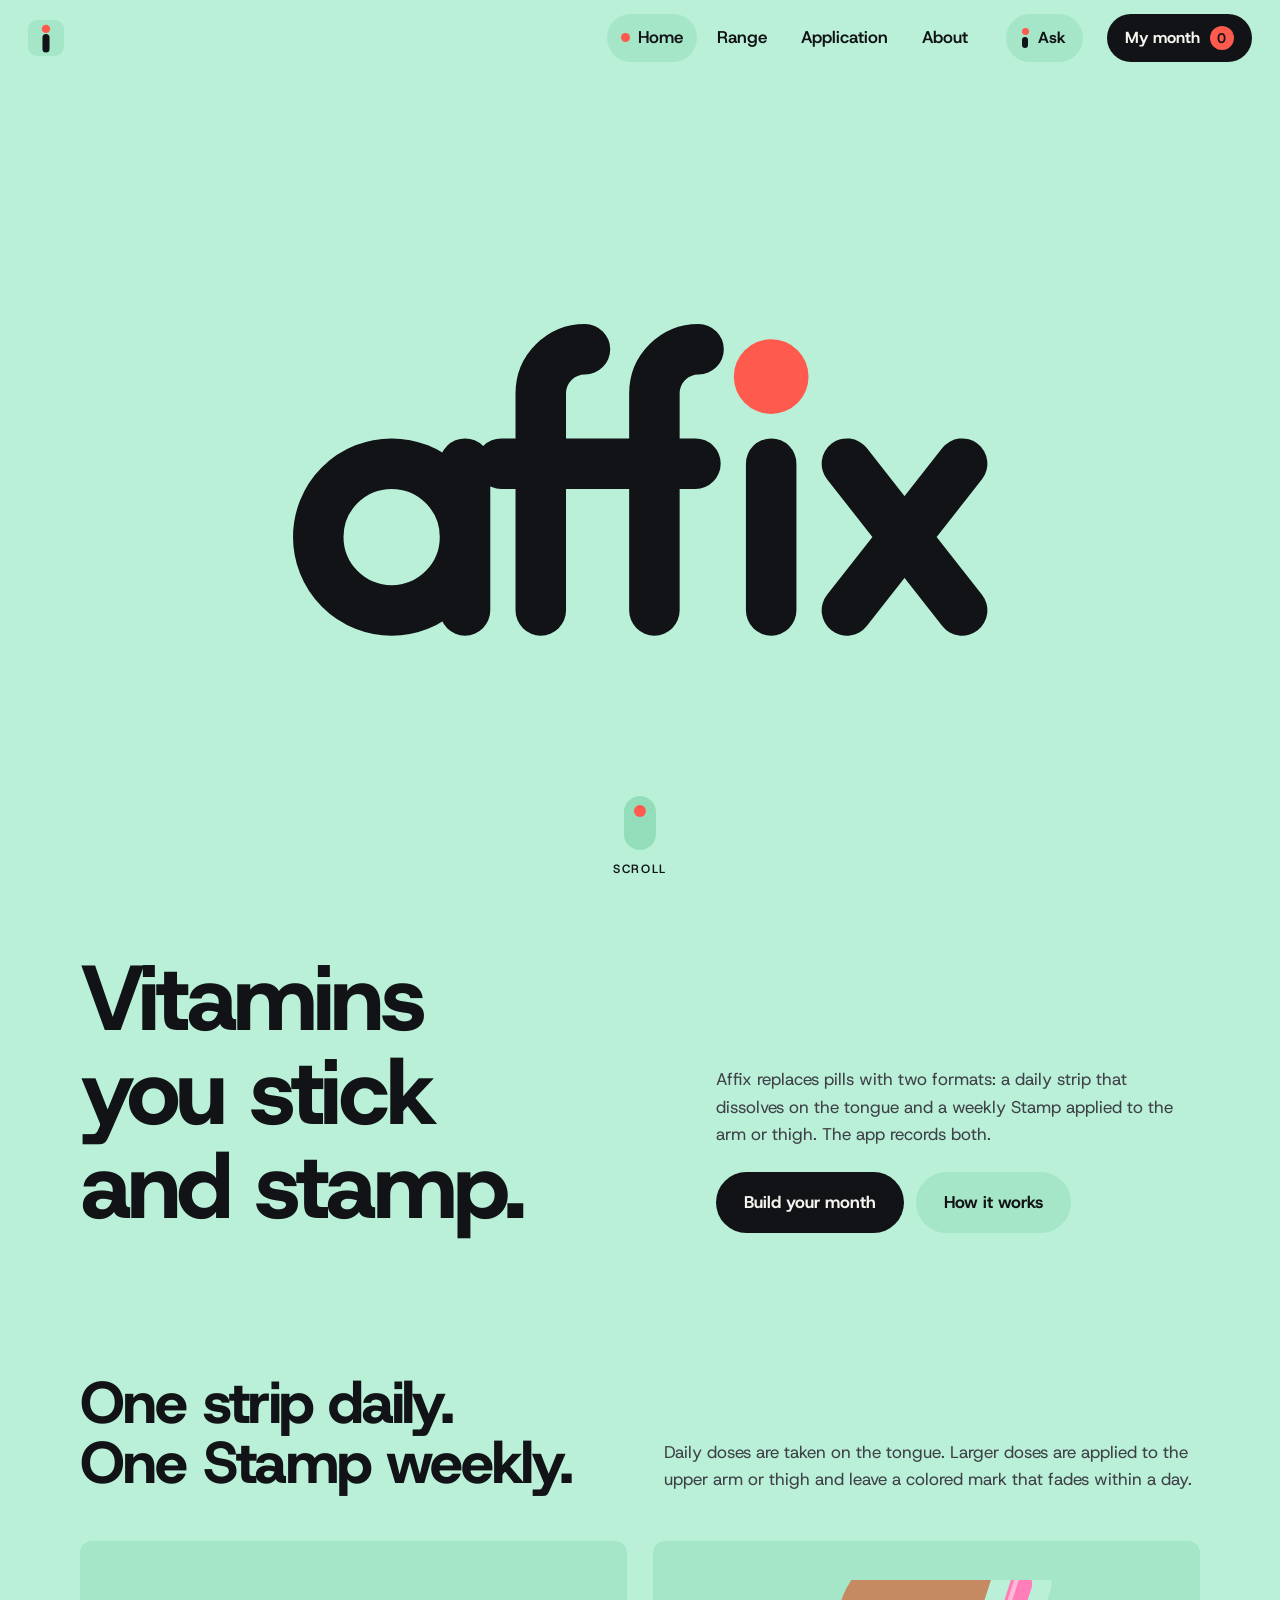
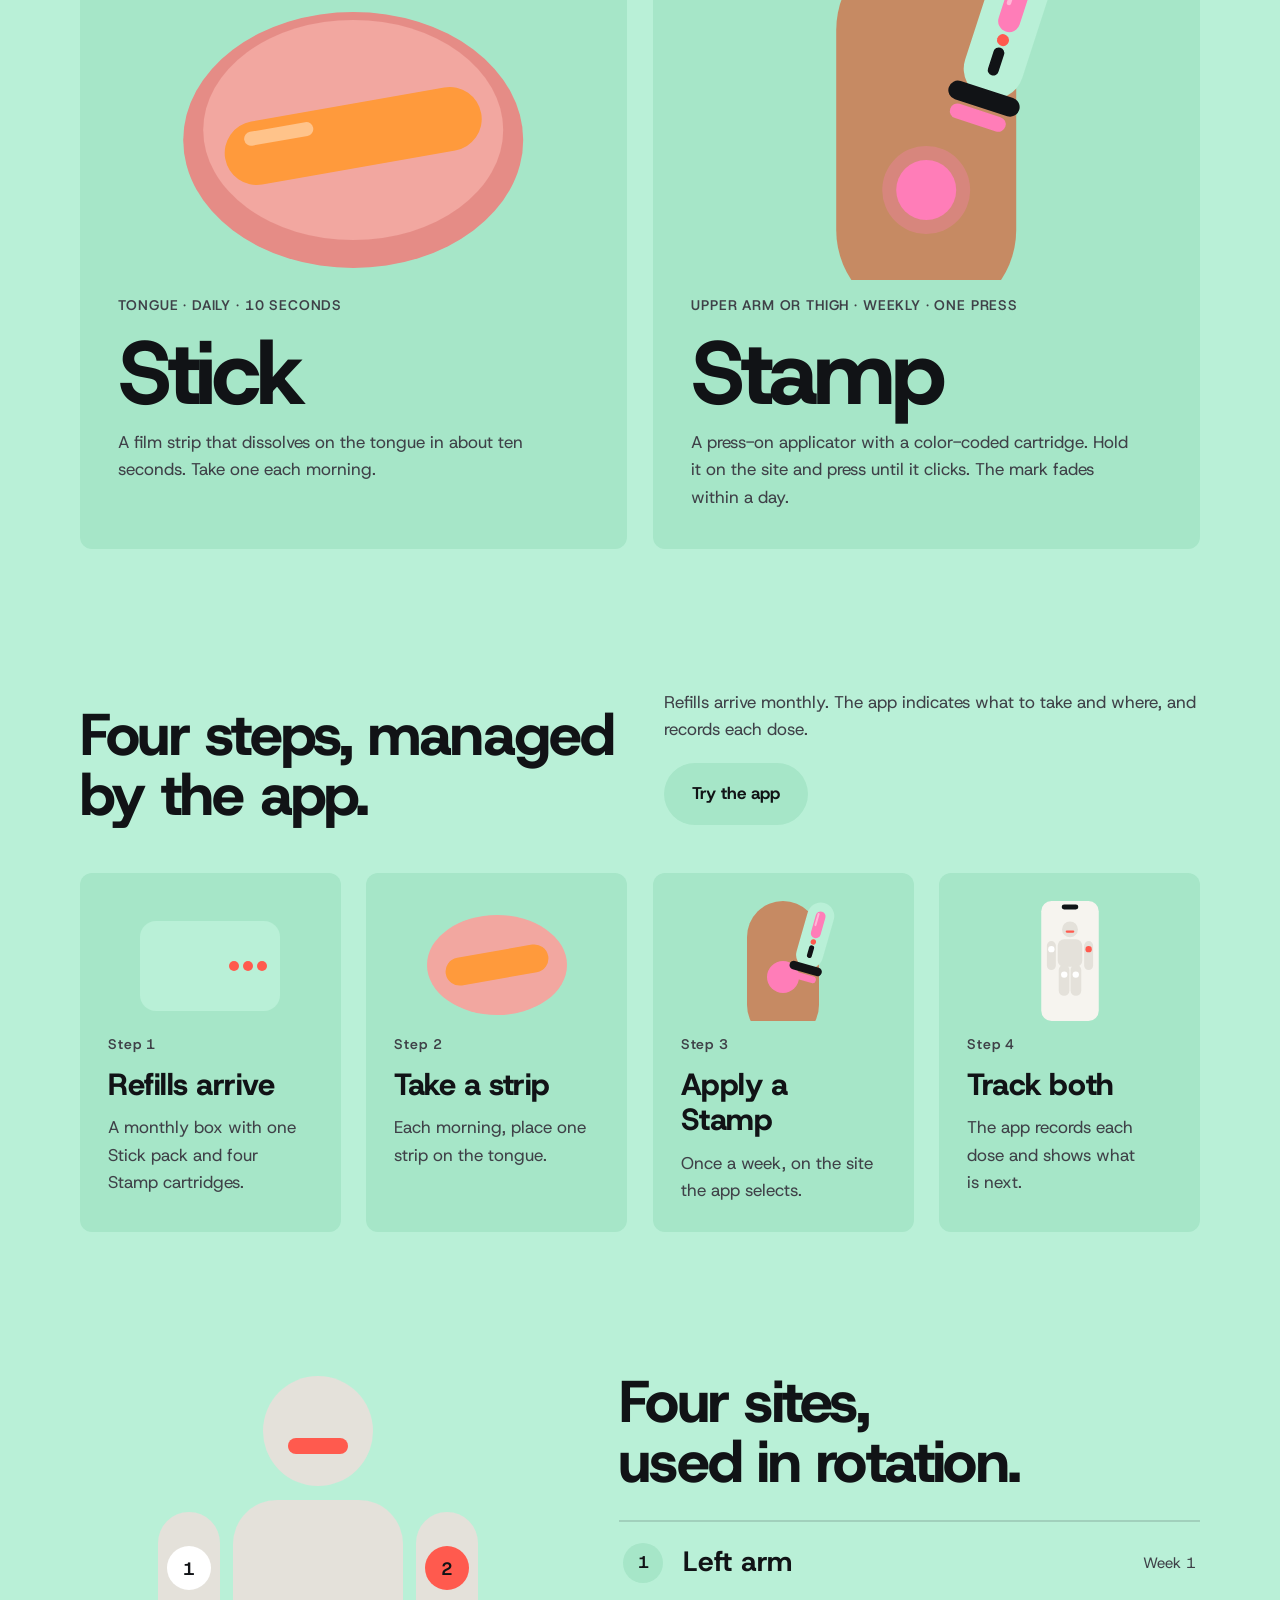
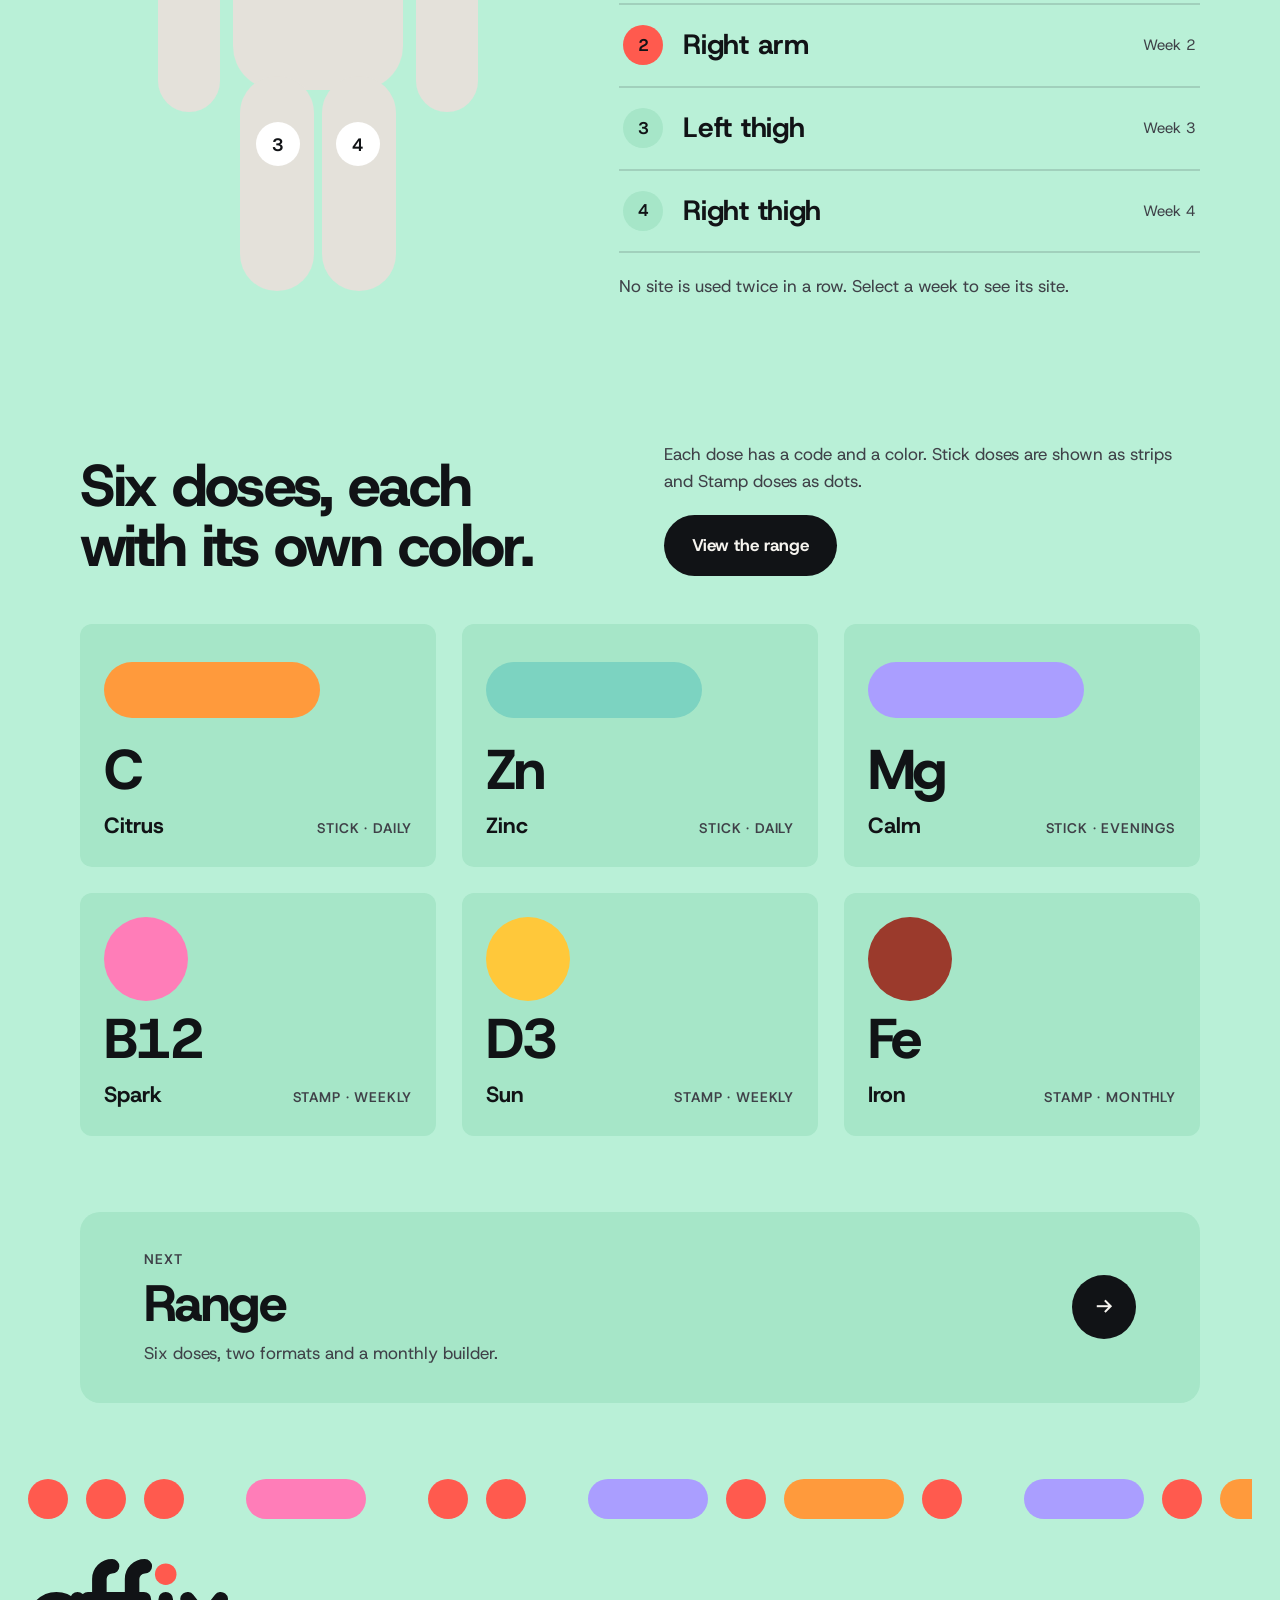
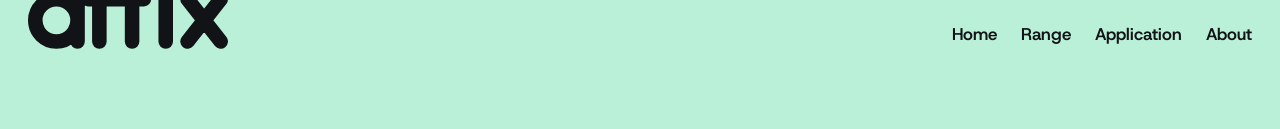
==== commit 6edca87e: "Remove About credits block; footer credit line on every page except Home Co-Authored-By: Claude Opus" ====
--- a/index.html
+++ b/index.html
@@ -13,7 +13,7 @@
 <meta name="description" content="Affix is a vitamin brand with no pills: a strip that melts on the tongue every day, and a press-on Stamp for the arm or thigh once a week.">
 <link rel="preconnect" href="https://fonts.googleapis.com"><link rel="preconnect" href="https://fonts.gstatic.com" crossorigin>
 <link href="https://fonts.googleapis.com/css2?family=Host+Grotesk:wght@400;500;600;700;800&display=swap" rel="stylesheet">
-<link rel="stylesheet" href="css/site.css?v=20261114a">
+<link rel="stylesheet" href="css/site.css?v=20261114b">
 </head>
 <body data-page="home">
 <a class="skip" href="#main">Skip to content</a>
@@ -82,9 +82,9 @@
   <footer class="band" id="foot"></footer>
 </div></main>
 <script src="https://cdnjs.cloudflare.com/ajax/libs/gsap/3.12.5/gsap.min.js"></script>
-<script src="js/brand.js?v=20261114a"></script>
-<script src="js/site.js?v=20261114a"></script>
-<script src="js/assistant.js?v=20261114a"></script>
-<script src="js/home.js?v=20261114a"></script>
+<script src="js/brand.js?v=20261114b"></script>
+<script src="js/site.js?v=20261114b"></script>
+<script src="js/assistant.js?v=20261114b"></script>
+<script src="js/home.js?v=20261114b"></script>
 </body>
 </html>
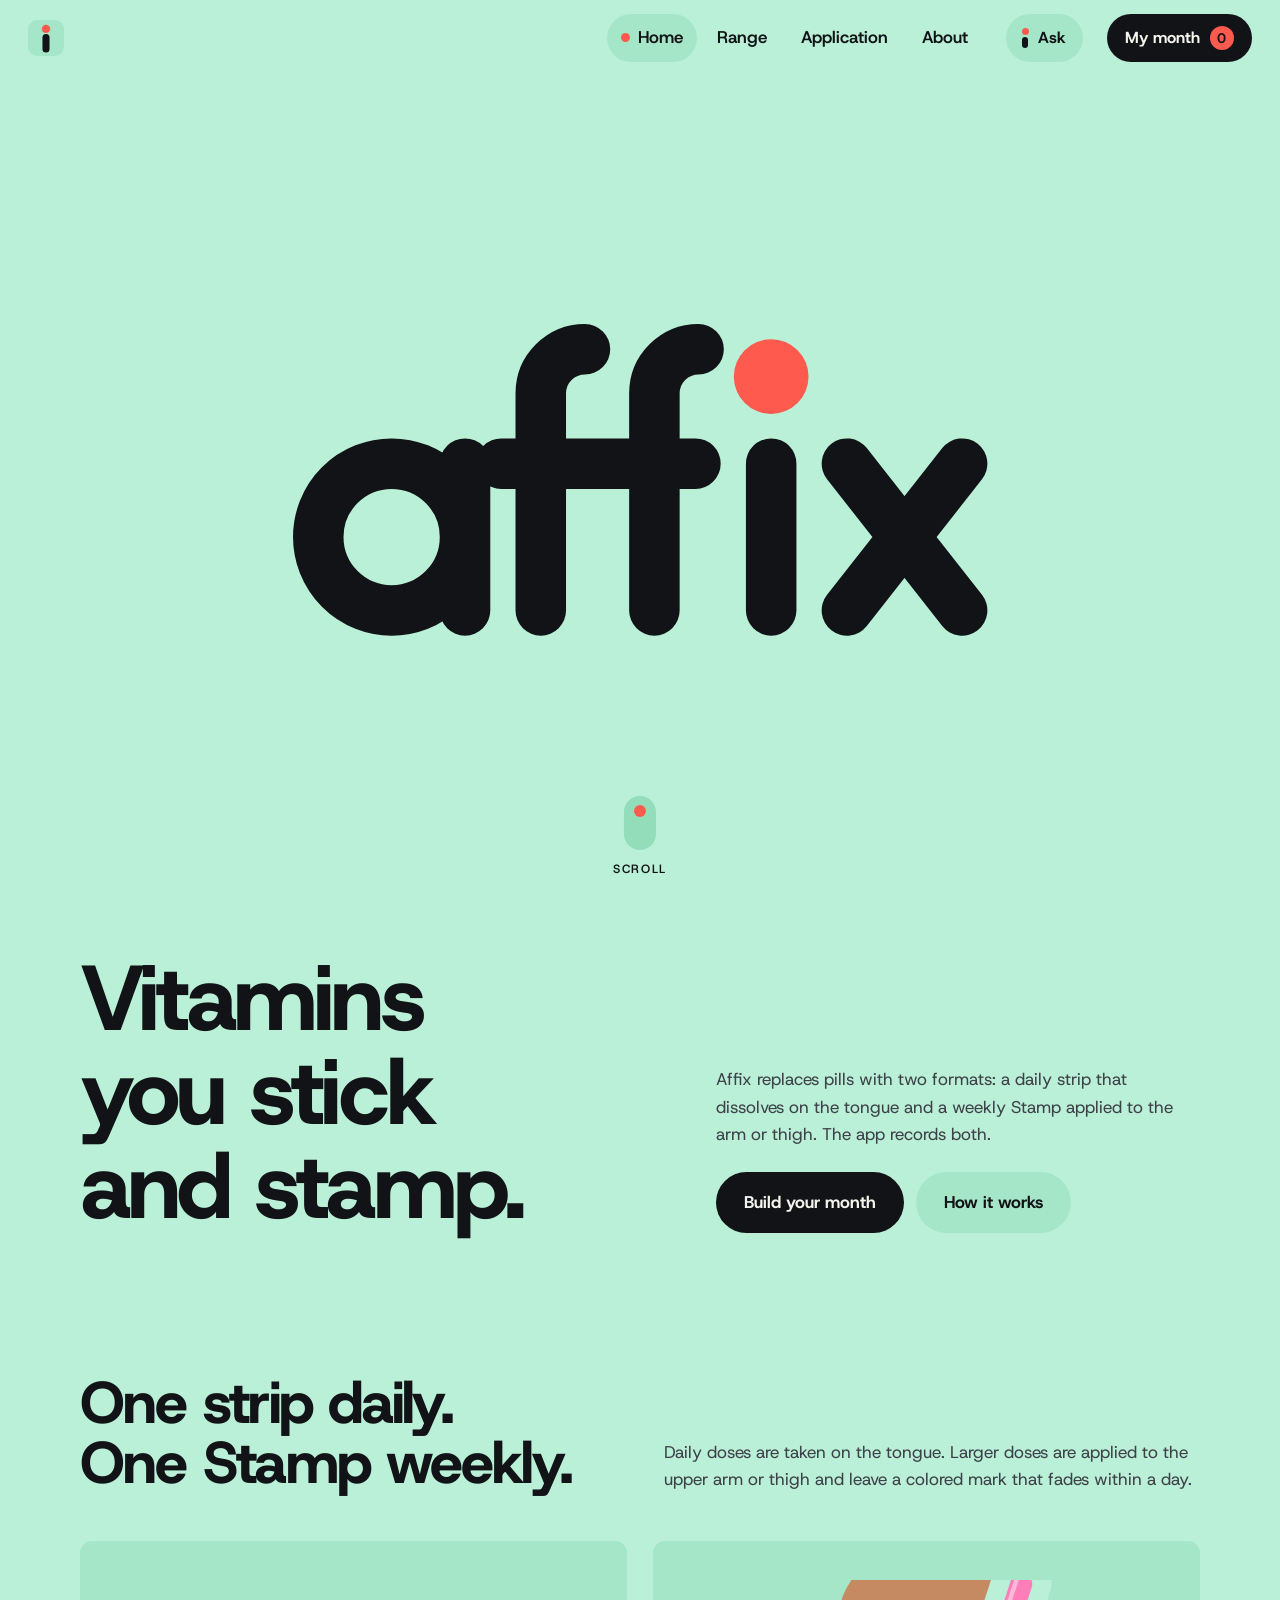
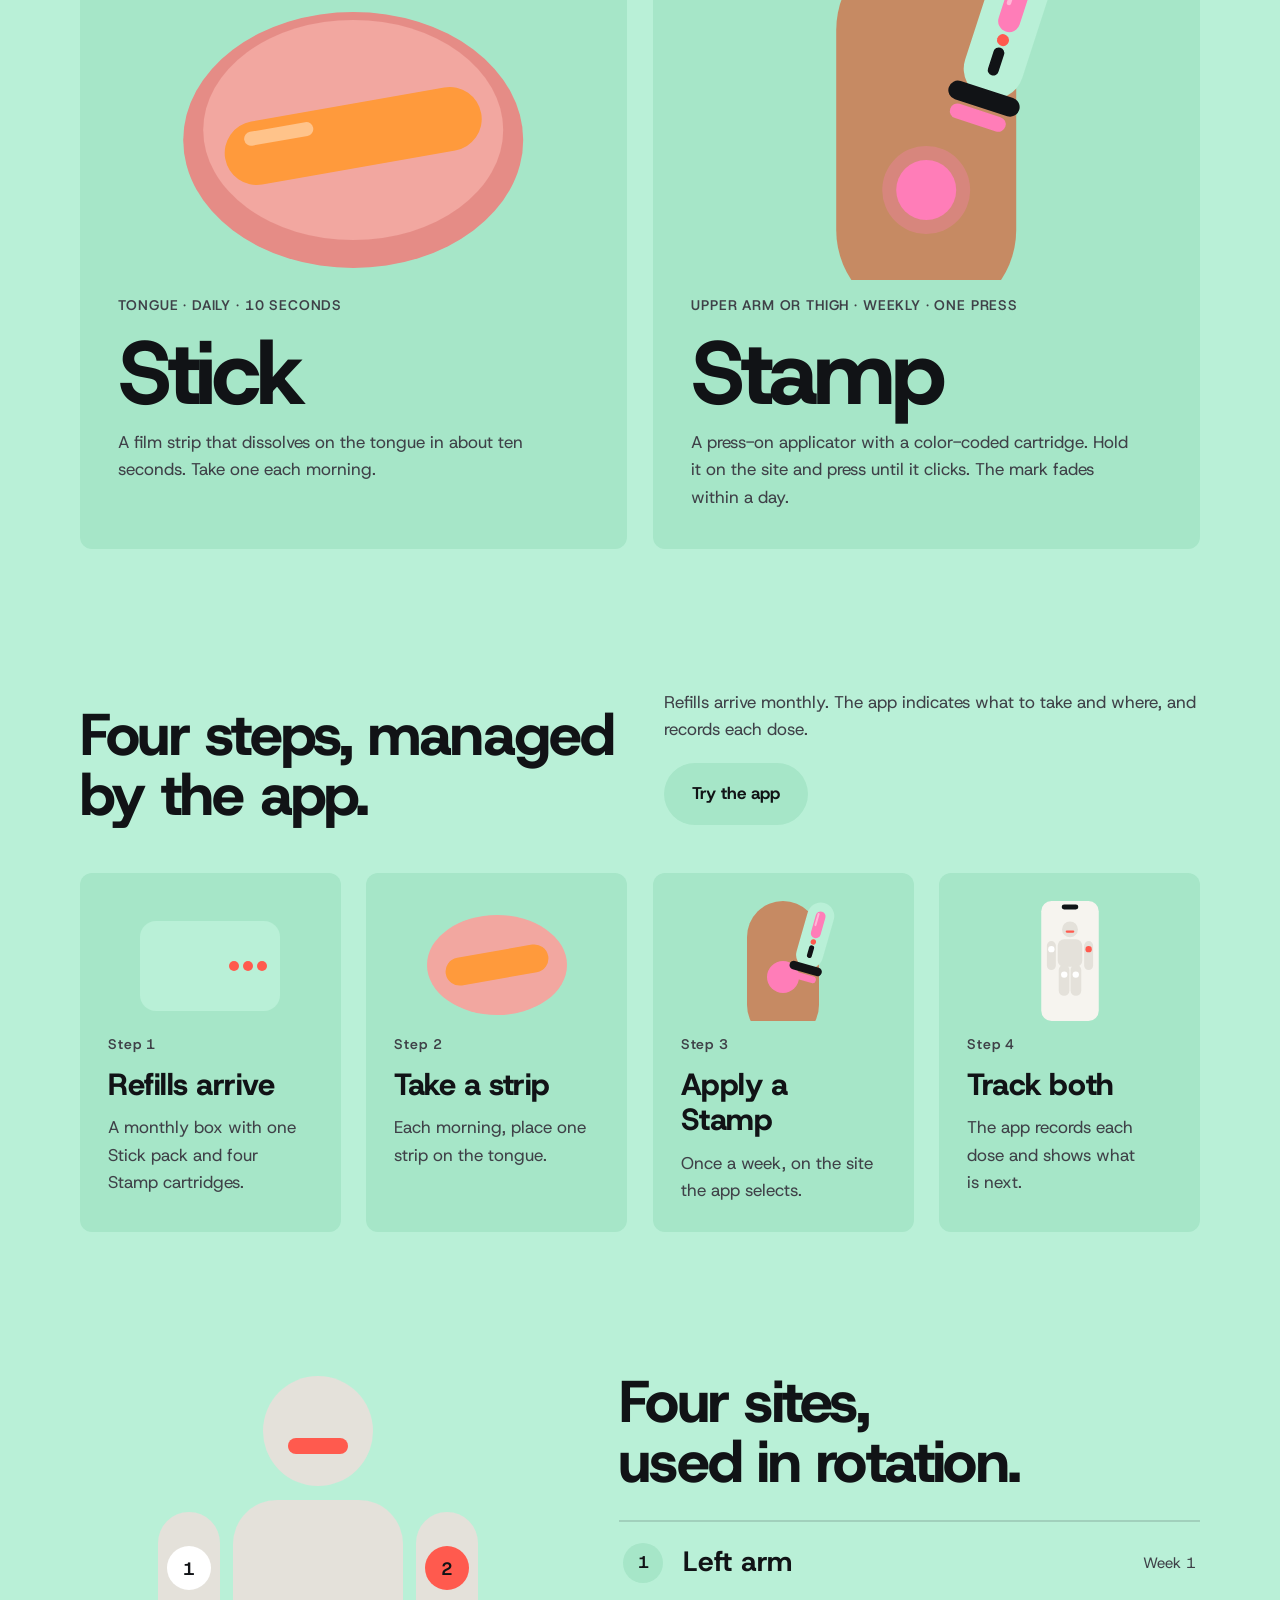
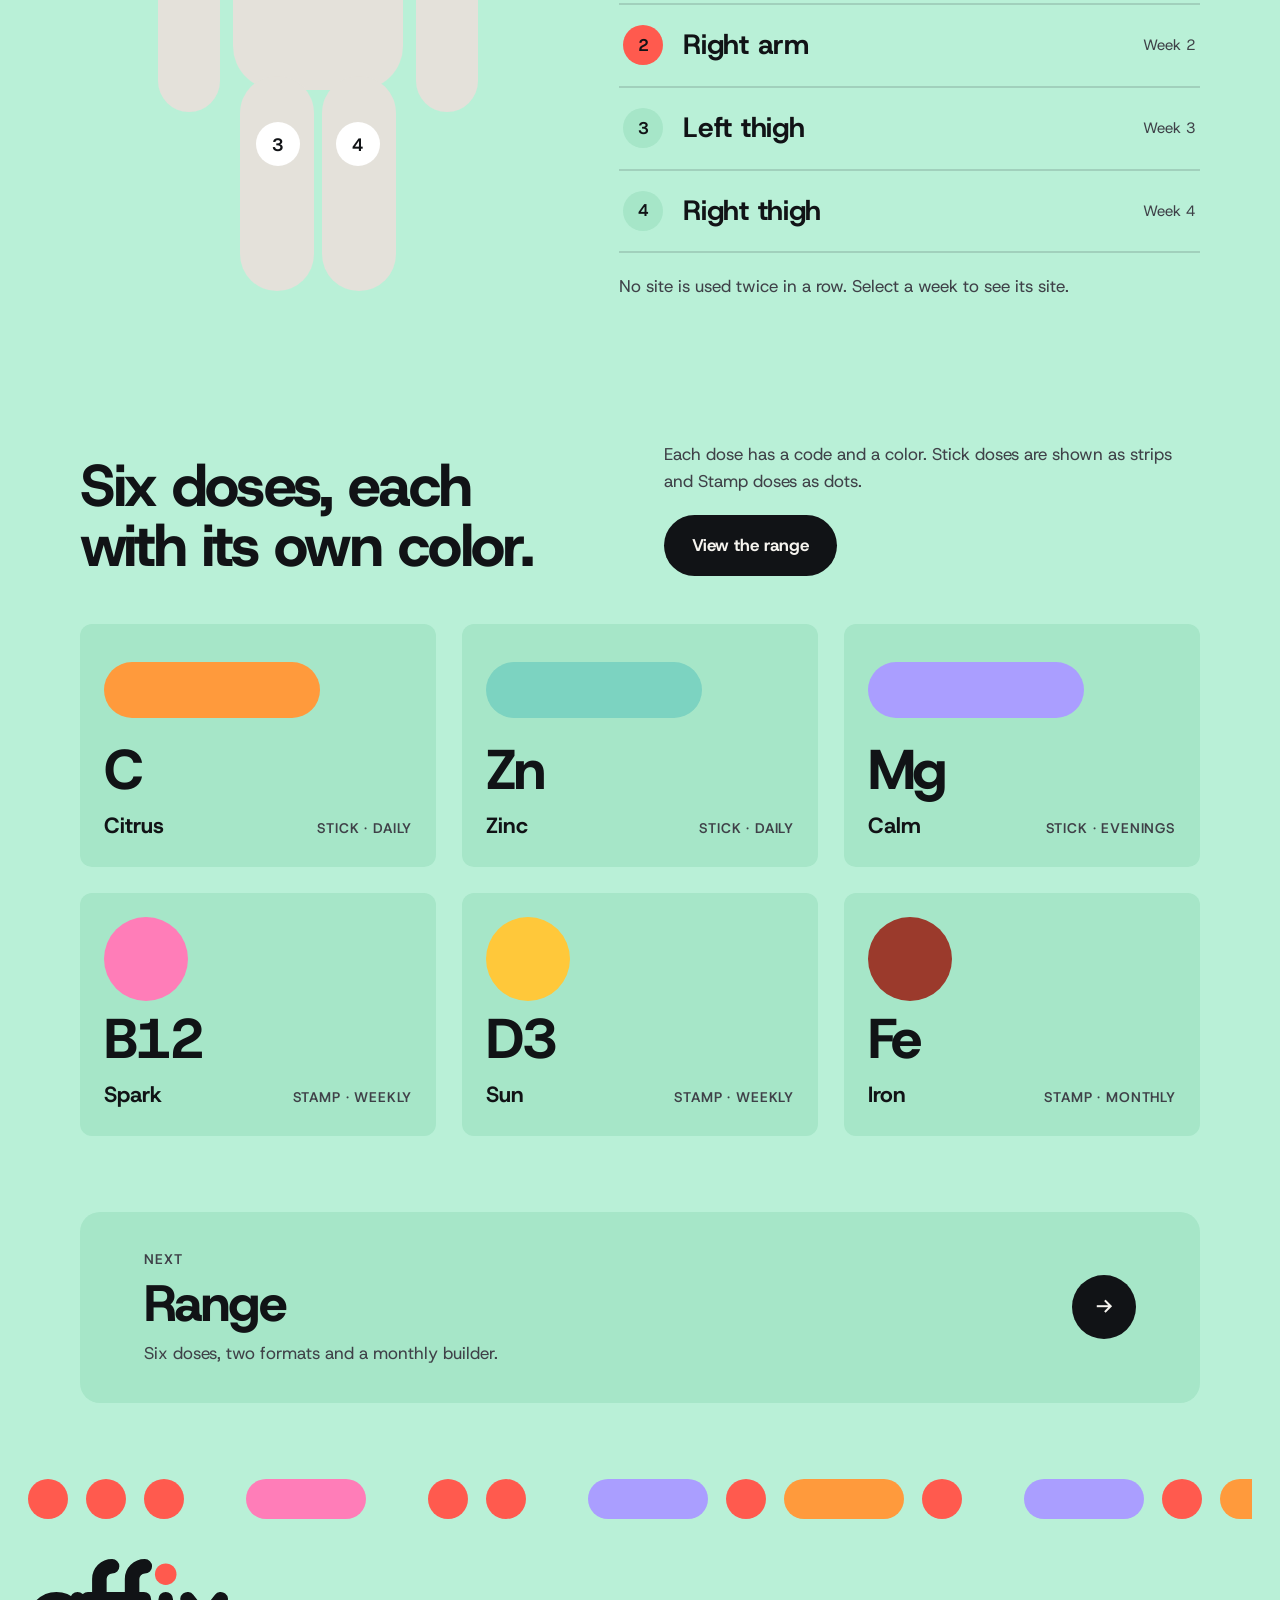
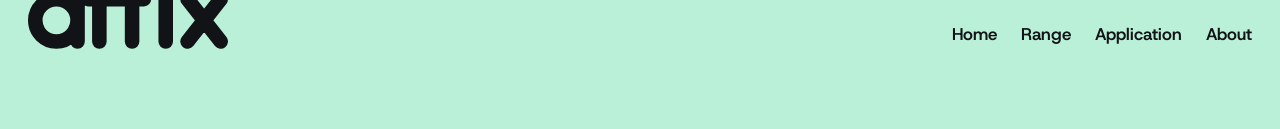
==== commit d8a1bf98: "Ask section highlight sits inside the section, clear of the next block Co-Authored-By: Claude Opus 5" ====
--- a/index.html
+++ b/index.html
@@ -13,7 +13,7 @@
 <meta name="description" content="Affix is a vitamin brand with no pills: a strip that melts on the tongue every day, and a press-on Stamp for the arm or thigh once a week.">
 <link rel="preconnect" href="https://fonts.googleapis.com"><link rel="preconnect" href="https://fonts.gstatic.com" crossorigin>
 <link href="https://fonts.googleapis.com/css2?family=Host+Grotesk:wght@400;500;600;700;800&display=swap" rel="stylesheet">
-<link rel="stylesheet" href="css/site.css?v=20261114b">
+<link rel="stylesheet" href="css/site.css?v=20261114c">
 </head>
 <body data-page="home">
 <a class="skip" href="#main">Skip to content</a>
@@ -82,9 +82,9 @@
   <footer class="band" id="foot"></footer>
 </div></main>
 <script src="https://cdnjs.cloudflare.com/ajax/libs/gsap/3.12.5/gsap.min.js"></script>
-<script src="js/brand.js?v=20261114b"></script>
-<script src="js/site.js?v=20261114b"></script>
-<script src="js/assistant.js?v=20261114b"></script>
-<script src="js/home.js?v=20261114b"></script>
+<script src="js/brand.js?v=20261114c"></script>
+<script src="js/site.js?v=20261114c"></script>
+<script src="js/assistant.js?v=20261114c"></script>
+<script src="js/home.js?v=20261114c"></script>
 </body>
 </html>
--- a/css/site.css
+++ b/css/site.css
@@ -670,3 +670,5 @@
 /* one color for running text */
 main p:not(.fineprint):not(.status), main .lede, main li p { color: var(--ink70); }
 .screen p { color: inherit; }
+/* Ask highlight sits inside the section, clear of the neighbouring blocks (2026-11-13) */
+.band.ask-on, .band.ask-mark { outline-offset: calc(var(--pad) / -3); }
